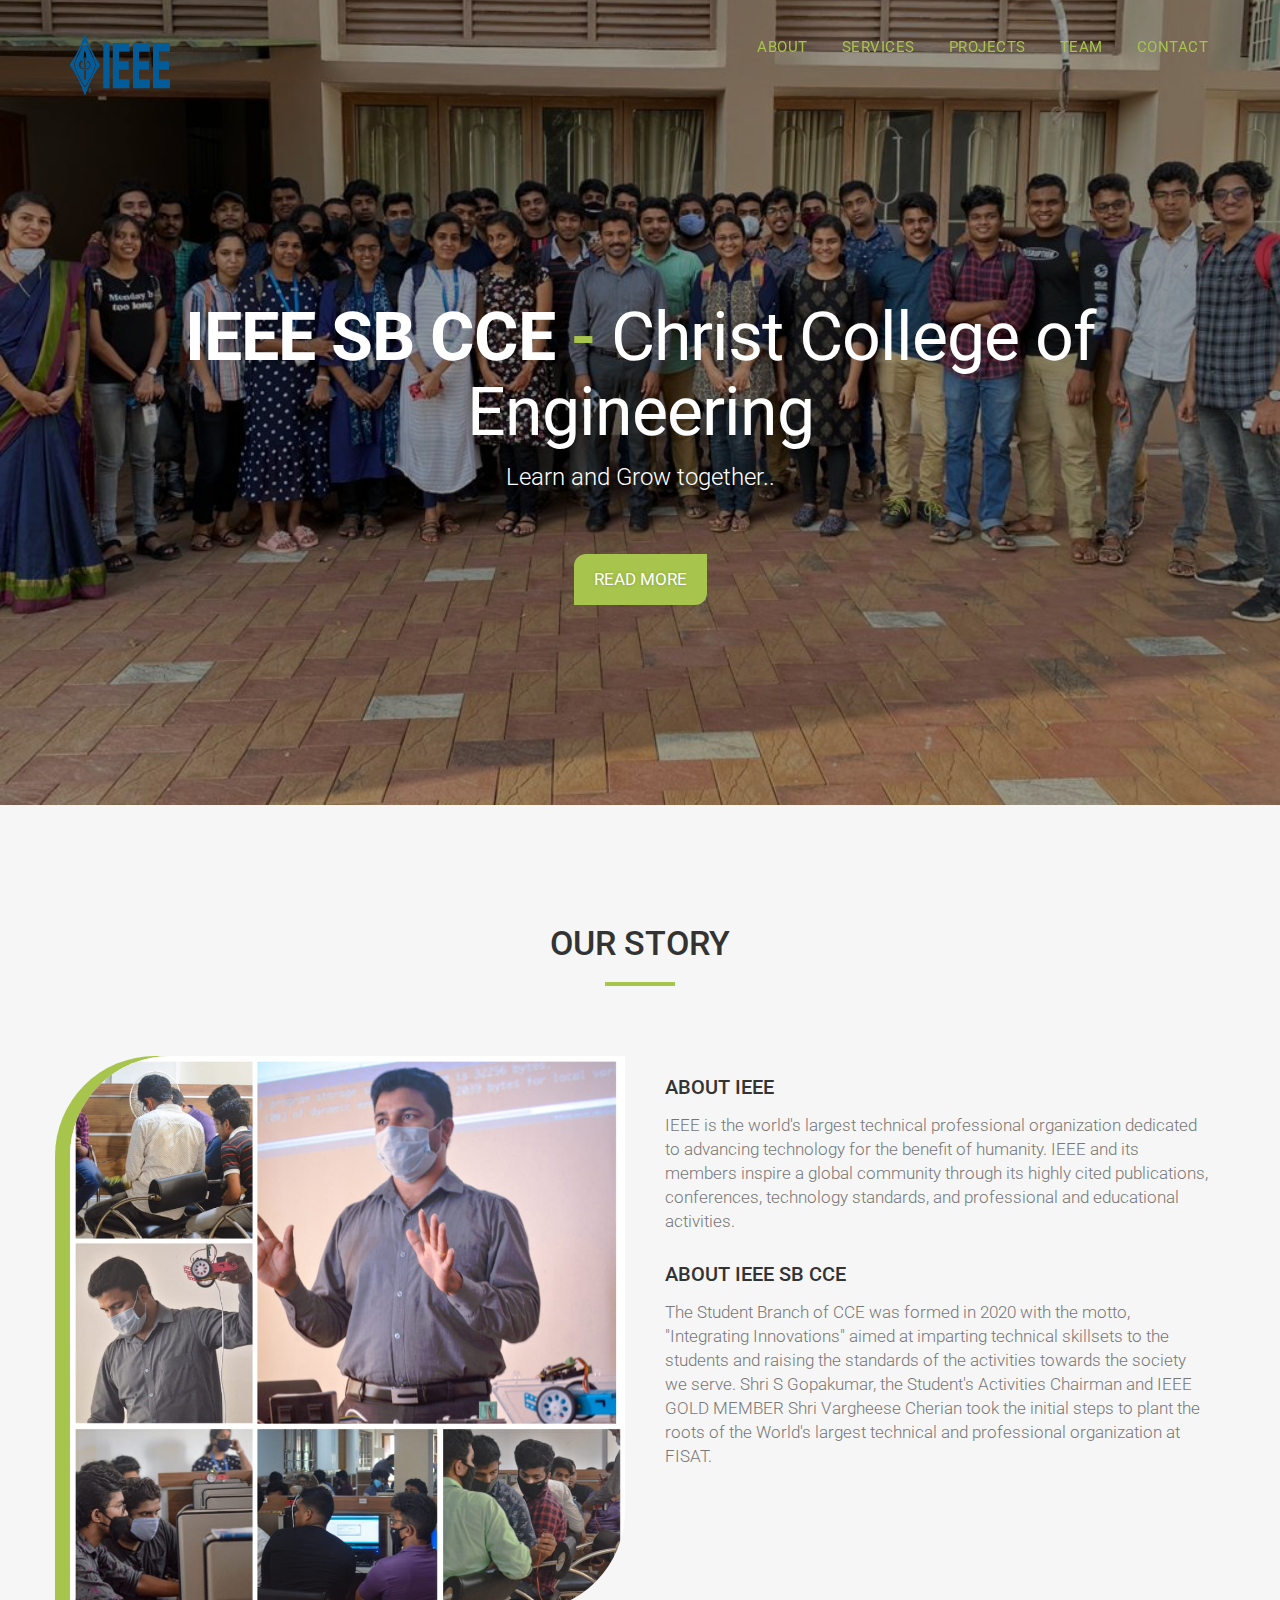
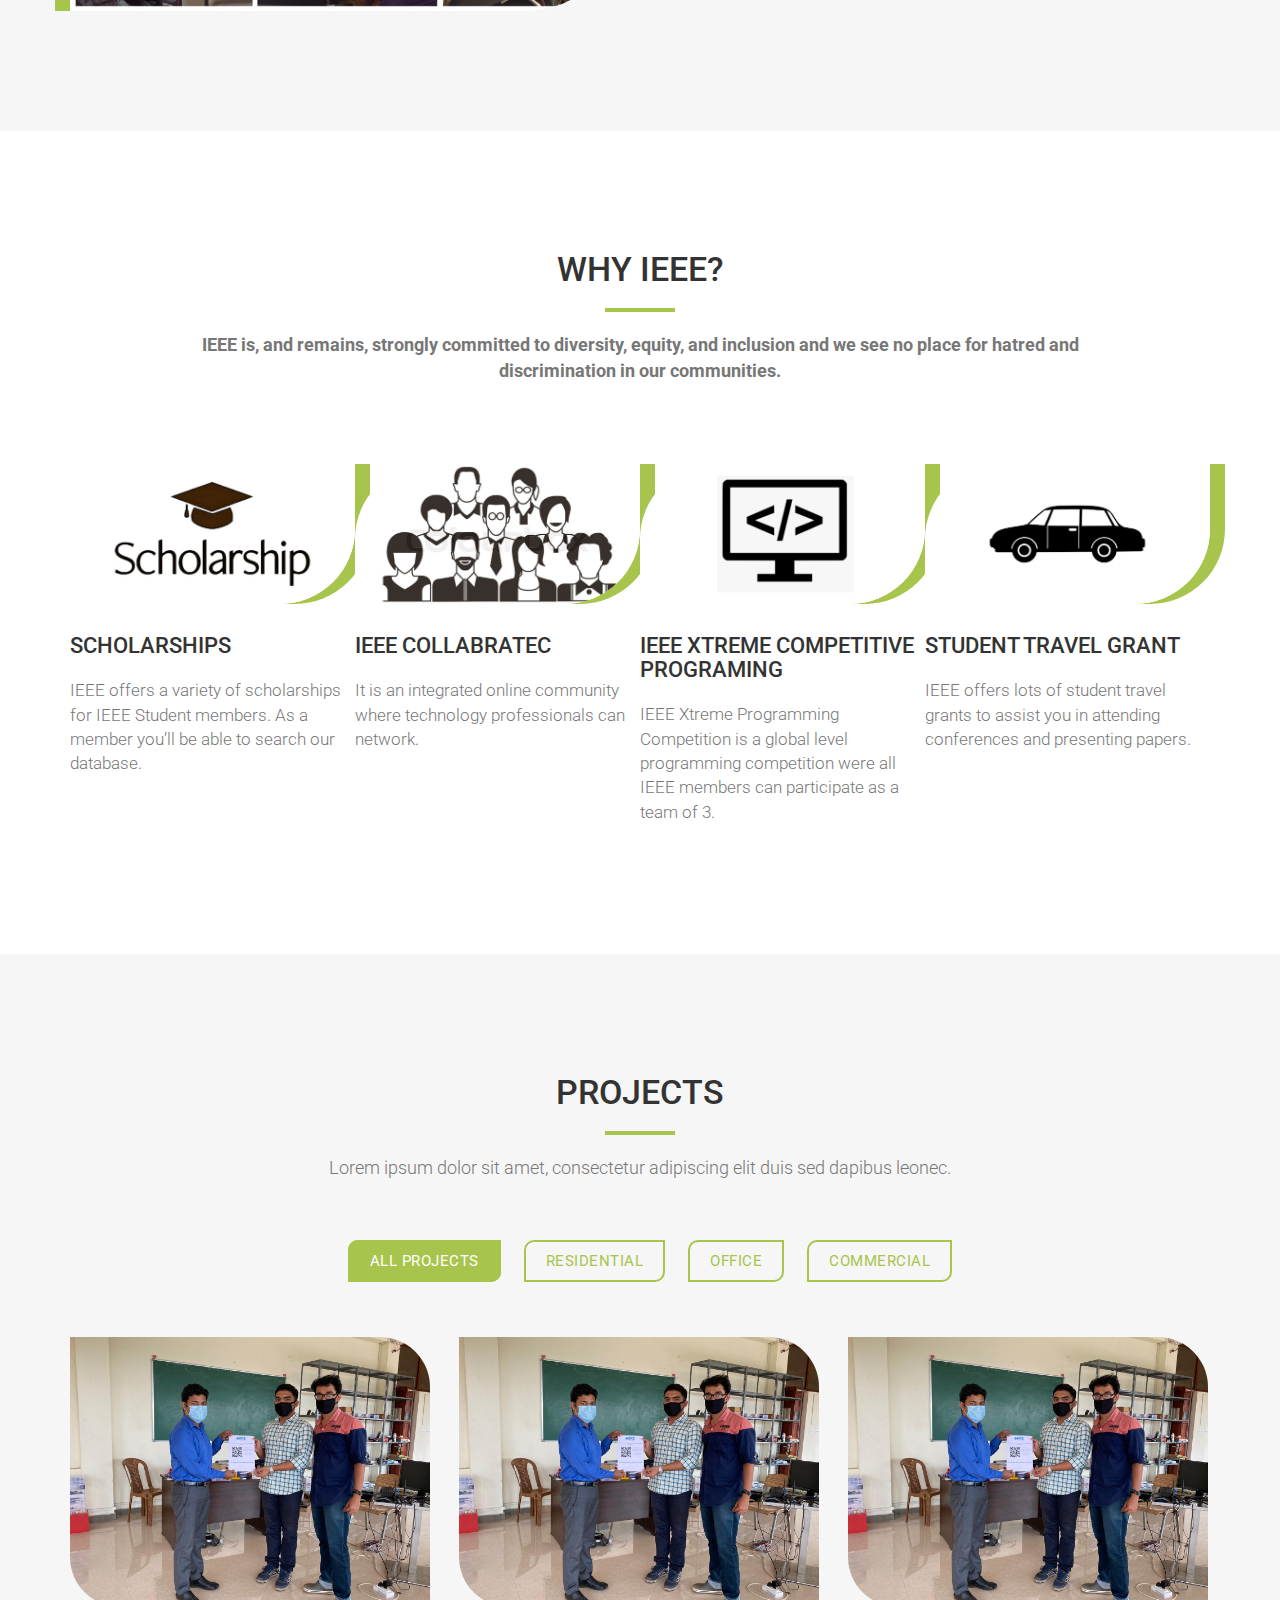
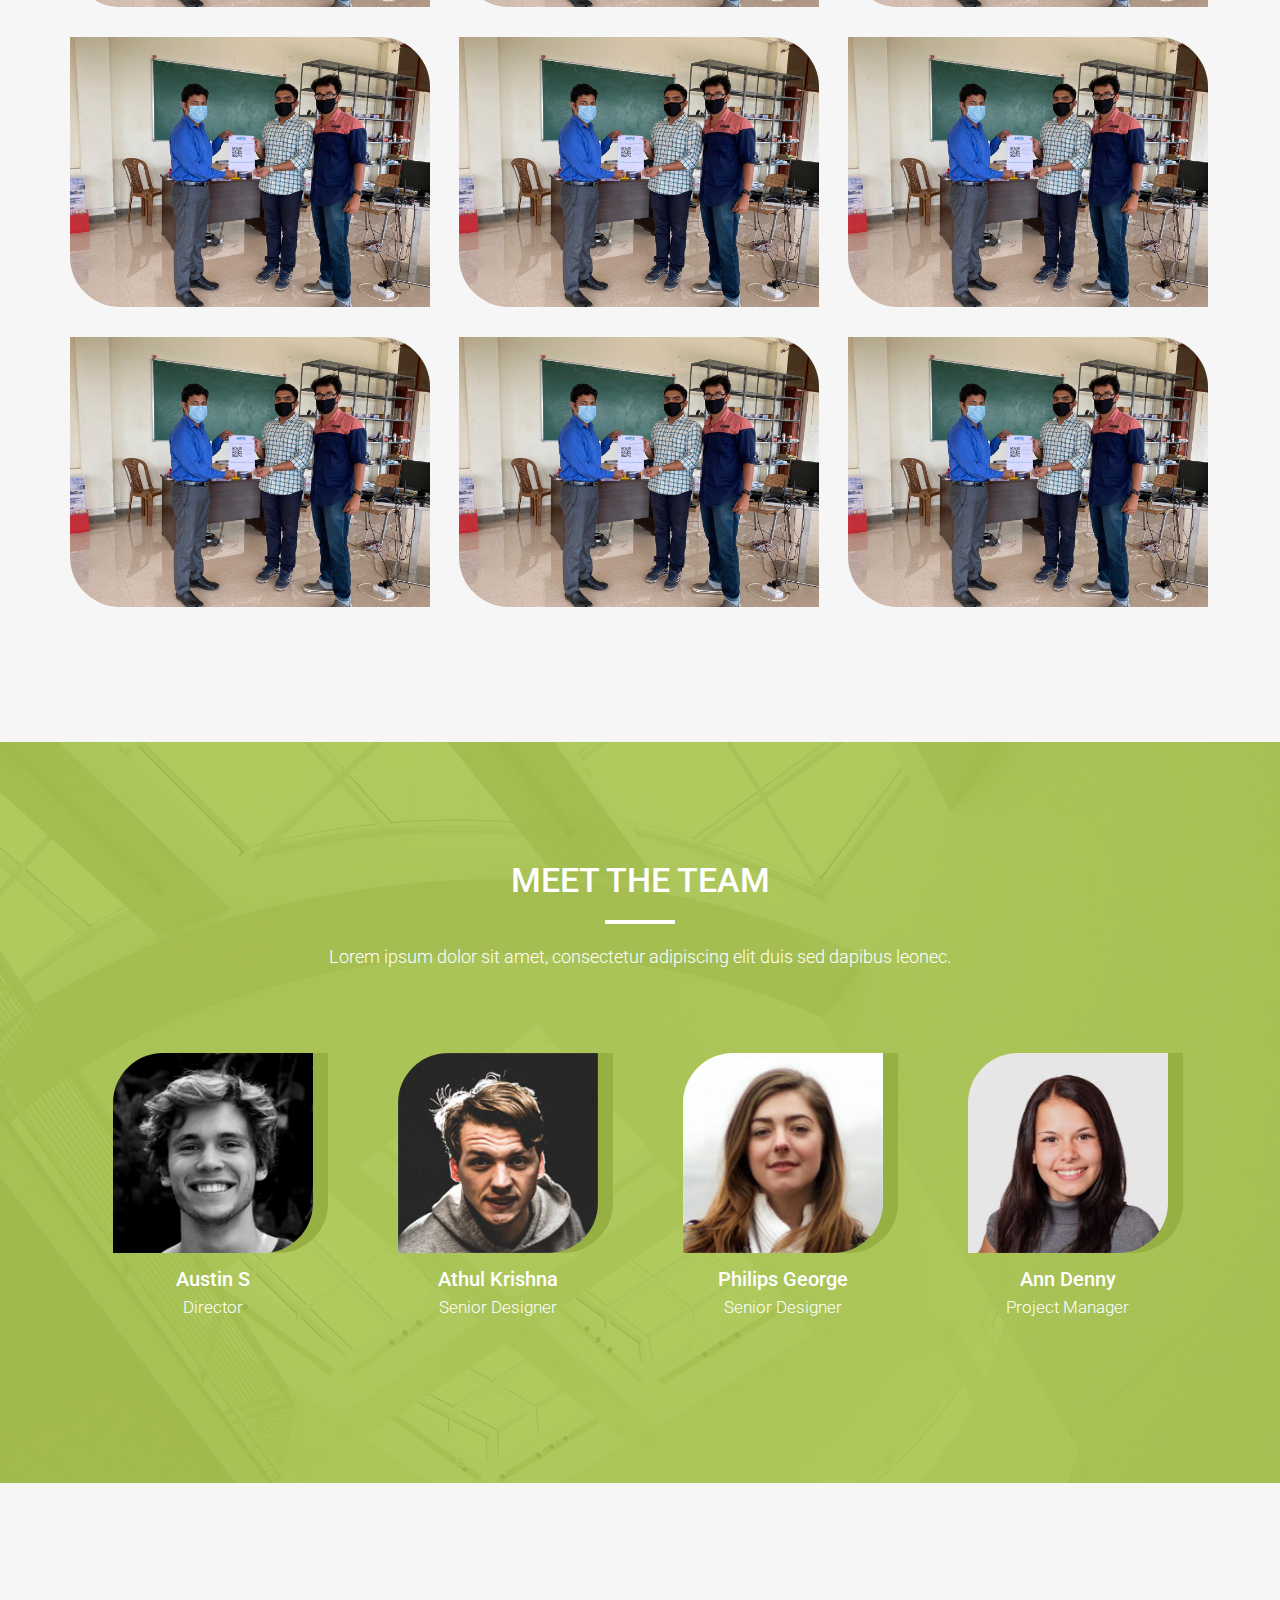
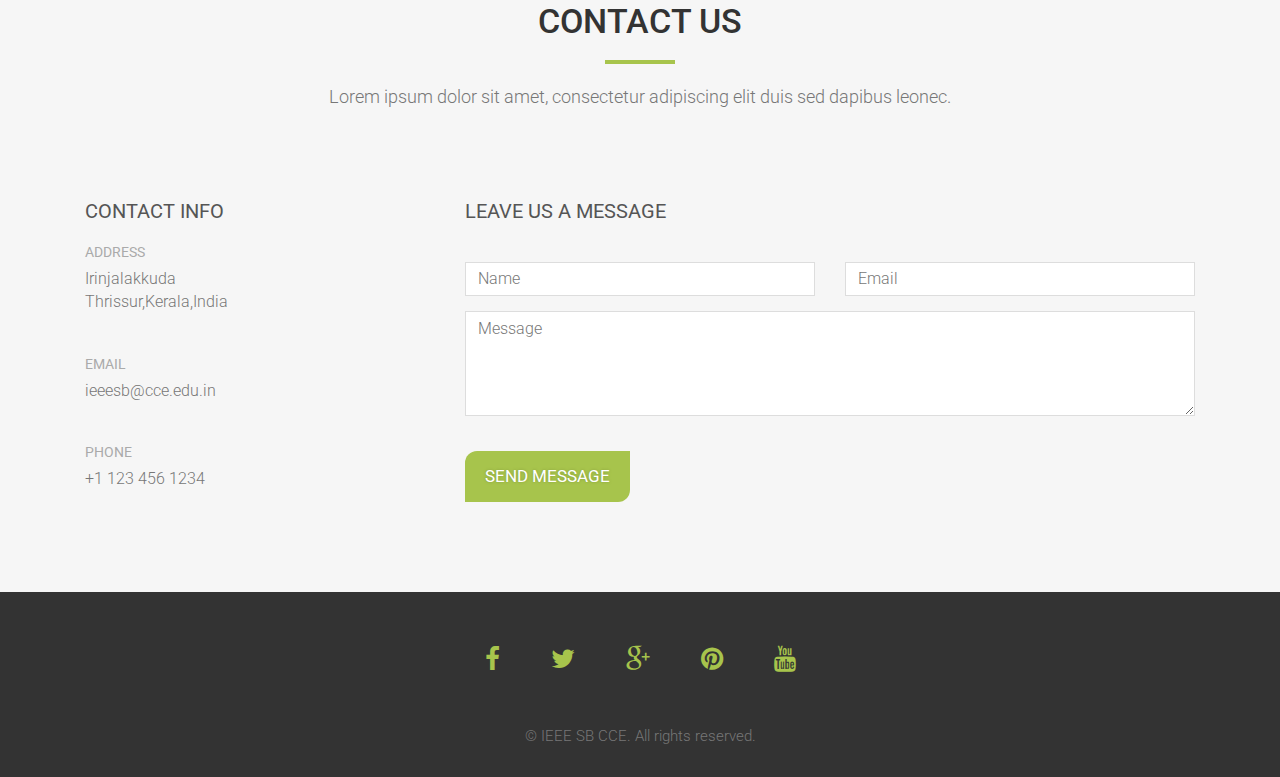
==== index.html @ 1fd65ac0 "added why ieee section" ====
<!DOCTYPE html>
<html lang="en">
<head>
<meta charset="utf-8">
<meta name="viewport" content="width=device-width, initial-scale=1">
<title>IEEE SB CCE</title>
<meta name="description" content="">
<meta name="author" content="">

<!-- Favicons
    ================================================== -->
<link rel="shortcut icon" href="img/favicon.ico" type="image/x-icon">
<link rel="apple-touch-icon" href="img/apple-touch-icon.png">
<link rel="apple-touch-icon" sizes="72x72" href="img/apple-touch-icon-72x72.png">
<link rel="apple-touch-icon" sizes="114x114" href="img/apple-touch-icon-114x114.png">

<!-- Bootstrap -->
<link rel="stylesheet" type="text/css"  href="css/bootstrap.css">
<link rel="stylesheet" type="text/css" href="fonts/font-awesome/css/font-awesome.css">

<!-- Stylesheet
    ================================================== -->
<link rel="stylesheet" type="text/css"  href="css/style.css">
<link rel="stylesheet" type="text/css" href="css/nivo-lightbox/nivo-lightbox.css">
<link rel="stylesheet" type="text/css" href="css/nivo-lightbox/default.css">
<link href="https://fonts.googleapis.com/css?family=Roboto:300,400,500,700,900" rel="stylesheet">

<!-- HTML5 shim and Respond.js for IE8 support of HTML5 elements and media queries -->
<!-- WARNING: Respond.js doesn't work if you view the page via file:// -->
<!--[if lt IE 9]>
      <script src="https://oss.maxcdn.com/html5shiv/3.7.2/html5shiv.min.js"></script>
      <script src="https://oss.maxcdn.com/respond/1.4.2/respond.min.js"></script>
    <![endif]-->
</head>
<body id="page-top" data-spy="scroll" data-target=".navbar-fixed-top">
<!-- Navigation
    ==========================================-->
<nav id="menu" class="navbar navbar-default navbar-fixed-top">
  <div class="container"> 
    <!-- Brand and toggle get grouped for better mobile display -->
    <div class="navbar-header">
      <button type="button" class="navbar-toggle collapsed" data-toggle="collapse" data-target="#bs-example-navbar-collapse-1"> <span class="sr-only">Toggle navigation</span> <span class="icon-bar"></span> <span class="icon-bar"></span> <span class="icon-bar"></span> </button>
      <a class="navbar-brand page-scroll"   href="#page-top"><img src="img/IEEE.png" style="width: 100px; height: 60px;"/> </a> </div>
    
    <!-- Collect the nav links, forms, and other content for toggling -->
    <div class="collapse navbar-collapse" id="bs-example-navbar-collapse-1">
      <ul class="nav navbar-nav navbar-right">
        <li><a href="#about" class="page-scroll">About</a></li>
        <li><a href="#services" class="page-scroll">Services</a></li>
        <li><a href="#portfolio" class="page-scroll">Projects</a></li>
        <li><a href="#team" class="page-scroll">Team</a></li>
        <li><a href="#contact" class="page-scroll">Contact</a></li>
      </ul>
    </div>
    <!-- /.navbar-collapse --> 
  </div>
</nav>
<!-- Header -->
<header id="header">
  <div class="intro">
    <div class="overlay">
      <div class="container">
        <div class="row">
          <div class="intro-text">
            <h1><strong>IEEE SB CCE</strong> <span>-</span> Christ College of Engineering</h1>
            <p>Learn and Grow together..</p>
            <a href="#about" class="btn btn-custom btn-lg page-scroll">Read More</a> </div>
        </div>
      </div>
    </div>
  </div>
</header>
<!-- About Section -->
<div id="about">
  <div class="container">
    <div class="section-title text-center center">
      <h2>Our Story</h2>
      <hr>
    </div>
    <div class="row">
      <div class="col-xs-12 col-md-6 text-center"> <img src="img/about.jpeg" class="img-responsive" alt=""> </div>
      <div class="col-xs-12 col-md-6">
        <div class="about-text">
          <h3>About IEEE</h3>
          <p>IEEE is the world's largest technical professional organization dedicated to advancing technology for the benefit of humanity. IEEE and its members inspire a global community through its highly cited publications, conferences, technology standards, and professional and educational activities.</p>
          <h3>About IEEE SB CCE</h3>
          <p>The Student Branch of CCE was formed in 2020 with the motto, "Integrating Innovations" aimed at imparting technical skillsets to the students and raising the standards of the activities towards the society we serve. Shri S Gopakumar, the Student's Activities Chairman and IEEE GOLD MEMBER Shri Vargheese Cherian took the initial steps to plant the roots of the World's largest technical and professional organization at FISAT.</p>
        </div>
      </div>
    </div>
  </div>
</div>
<!-- Services Section -->
<div id="services">
  <div class="container">
    <div class="col-md-10 col-md-offset-1 section-title text-center">
      <h2>Why IEEE?</h2>
      <hr>
      <p style="font-weight: bold;">IEEE is, and remains, strongly committed to diversity, equity, and inclusion and we see no place for hatred and discrimination in our communities. </p>
    </div>
    <div class="hahaha">
      <div class="whyieee"> <img src="img/SCHOLARSHIP.jpg" class="img-responsive" alt="Project Title">
        <h3>Scholarships</h3>
        <p>IEEE offers a variety of scholarships for IEEE Student members. As a member you’ll be able to search our database.</p>
      </div>
      <div class="whyieee"> <img src="img/collabratec.jpg" class="img-responsive" alt="Project Title">
        <h3>IEEE Collabratec</h3>
        <p>It is an integrated online community where technology professionals can network.</p>
      </div>
      <div class="whyieee"> <img src="img/cpp.jpg" class="img-responsive" alt="Project Title">
        <h3>IEEE Xtreme    Competitive Programing</h3>
        <p>IEEE Xtreme Programming Competition is a global level programming competition were all IEEE members can participate as a team of 3.</p>
      </div>
      <div class="whyieee"> <img src="img/carsa.jpg" class="img-responsive" alt="Project Title">
        <h3>Student Travel Grant</h3>
        <p>IEEE offers lots of student travel grants to assist you in attending conferences and presenting papers.</p>
      </div>
    </div>
  </div>
</div>
<!-- Portfolio Section -->
<div id="portfolio">
  <div class="container">
    <div class="section-title text-center center">
      <h2>Projects</h2>
      <hr>
      <p>Lorem ipsum dolor sit amet, consectetur adipiscing elit duis sed dapibus leonec.</p>
    </div>
    <div class="categories">
      <ul class="cat">
        <li>
          <ol class="type">
            <li><a href="#" data-filter="*" class="active">All Projects</a></li>
            <li><a href="#" data-filter=".residential">Residential</a></li>
            <li><a href="#" data-filter=".office">Office</a></li>
            <li><a href="#" data-filter=".commercial">Commercial</a></li>
          </ol>
        </li>
      </ul>
      <div class="clearfix"></div>
    </div>
    <div class="row">
      <div class="portfolio-items">
        <div class="col-sm-6 col-md-4 col-lg-4 residential">
          <div class="portfolio-item">
            <div class="hover-bg"> <a href="img/portfolio/02-large.jpeg" title="Project Title" data-lightbox-gallery="gallery1">
              <div class="hover-text">
                <h4>Project Name</h4>
              </div>
              <img src="img/portfolio/02-small.jpeg" class="img-responsive" alt="Project Title"> </a> </div>
          </div>
        </div>
        <div class="col-sm-6 col-md-4 col-lg-4 commercial">
          <div class="portfolio-item">
            <div class="hover-bg"> <a href="img/portfolio/02-large.jpeg" title="Project Title" data-lightbox-gallery="gallery1">
              <div class="hover-text">
                <h4>Project Name</h4>
              </div>
              <img src="img/portfolio/02-small.jpeg" class="img-responsive" alt="Project Title"> </a> </div>
          </div>
        </div>
        <div class="col-sm-6 col-md-4 col-lg-4 residential">
          <div class="portfolio-item">
            <div class="hover-bg"> <a href="img/portfolio/02-large.jpeg" title="Project Title" data-lightbox-gallery="gallery1">
              <div class="hover-text">
                <h4>Project Name</h4>
              </div>
              <img src="img/portfolio/02-small.jpeg" class="img-responsive" alt="Project Title"> </a> </div>
          </div>
        </div>
        <div class="col-sm-6 col-md-4 col-lg-4 residential">
          <div class="portfolio-item">
            <div class="hover-bg"> <a href="img/portfolio/02-large.jpeg" title="Project Title" data-lightbox-gallery="gallery1">
              <div class="hover-text">
                <h4>Project Name</h4>
              </div>
              <img src="img/portfolio/02-small.jpeg" class="img-responsive" alt="Project Title"> </a> </div>
          </div>
        </div>
        <div class="col-sm-6 col-md-4 col-lg-4 commercial">
          <div class="portfolio-item">
            <div class="hover-bg"> <a href="img/portfolio/02-large.jpeg" title="Project Title" data-lightbox-gallery="gallery1">
              <div class="hover-text">
                <h4>Project Name</h4>
              </div>
              <img src="img/portfolio/02-small.jpeg" class="img-responsive" alt="Project Title"> </a> </div>
          </div>
        </div>
        <div class="col-sm-6 col-md-4 col-lg-4 office">
          <div class="portfolio-item">
            <div class="hover-bg"> <a href="img/portfolio/02-large.jpeg" title="Project Title" data-lightbox-gallery="gallery1">
              <div class="hover-text">
                <h4>Project Name</h4>
              </div>
              <img src="img/portfolio/02-small.jpeg" class="img-responsive" alt="Project Title"> </a> </div>
          </div>
        </div>
        <div class="col-sm-6 col-md-4 col-lg-4 office">
          <div class="portfolio-item">
            <div class="hover-bg"> <a href="img/portfolio/02-large.jpeg" title="Project Title" data-lightbox-gallery="gallery1">
              <div class="hover-text">
                <h4>Project Name</h4>
              </div>
              <img src="img/portfolio/02-small.jpeg" class="img-responsive" alt="Project Title"> </a> </div>
          </div>
        </div>
        <div class="col-sm-6 col-md-4 col-lg-4 residential">
          <div class="portfolio-item">
            <div class="hover-bg"> <a href="img/portfolio/02-large.jpeg" title="Project Title" data-lightbox-gallery="gallery1">
              <div class="hover-text">
                <h4>Project Name</h4>
              </div>
              <img src="img/portfolio/02-small.jpeg" class="img-responsive" alt="Project Title"> </a> </div>
          </div>
        </div>
        <div class="col-sm-6 col-md-4 col-lg-4 commercial">
          <div class="portfolio-item">
            <div class="hover-bg"> <a href="img/portfolio/02-large.jpeg" title="Project Title" data-lightbox-gallery="gallery1">
              <div class="hover-text">
                <h4>Project Name</h4>
              </div>
              <img src="img/portfolio/02-small.jpeg" class="img-responsive" alt="Project Title"> </a> </div>
          </div>
        </div>
        <!-- <div class="col-sm-6 col-md-4 col-lg-4 office">
          <div class="portfolio-item">
            <div class="hover-bg"> <a href="img/portfolio/10-large.jpg" title="Project Title" data-lightbox-gallery="gallery1">
              <div class="hover-text">
                <h4>Project Name</h4>
              </div>
              <img src="img/portfolio/10-small.jpg" class="img-responsive" alt="Project Title"> </a> </div>
          </div>
        </div>
        <div class="col-sm-6 col-md-4 col-lg-4 office">
          <div class="portfolio-item">
            <div class="hover-bg"> <a href="img/portfolio/11-large.jpg" title="Project Title" data-lightbox-gallery="gallery1">
              <div class="hover-text">
                <h4>Project Name</h4>
              </div>
              <img src="img/portfolio/11-small.jpg" class="img-responsive" alt="Project Title"> </a> </div>
          </div>
        </div> -->
        <!-- <div class="col-sm-6 col-md-4 col-lg-4 residential">
          <div class="portfolio-item">
            <div class="hover-bg"> <a href="img/portfolio/12-large.jpg" title="Project Title" data-lightbox-gallery="gallery1">
              <div class="hover-text">
                <h4>Project Name</h4>
              </div>
              <img src="img/portfolio/12-small.jpg" class="img-responsive" alt="Project Title"> </a> </div>
          </div>
        </div> -->
      </div>
    </div>
  </div>
</div>
<!-- Team Section -->
<div id="team" class="text-center">
  <div class="overlay">
    <div class="container">
      <div class="col-md-8 col-md-offset-2 section-title">
        <h2>Meet the Team</h2>
        <hr>
        <p>Lorem ipsum dolor sit amet, consectetur adipiscing elit duis sed dapibus leonec.</p>
      </div>
      <div id="row">
        <div class="col-md-3 col-sm-6 team">
          <div class="thumbnail"> <img src="img/team/01.jpg" alt="..." class="team-img">
            <div class="caption">
              <h3>Austin S</h3>
              <p>Director</p>
            </div>
          </div>
        </div>
        <div class="col-md-3 col-sm-6 team">
          <div class="thumbnail"> <img src="img/team/02.jpg" alt="..." class="img-circle team-img">
            <div class="caption">
              <h3>Athul Krishna</h3>
              <p>Senior Designer</p>
            </div>
          </div>
        </div>
        <div class="col-md-3 col-sm-6 team">
          <div class="thumbnail"> <img src="img/team/03.jpg" alt="..." class="img-circle team-img">
            <div class="caption">
              <h3>Philips George</h3>
              <p>Senior Designer</p>
            </div>
          </div>
        </div>
        <div class="col-md-3 col-sm-6 team">
          <div class="thumbnail"> <img src="img/team/04.jpg" alt="..." class="img-circle team-img">
            <div class="caption">
              <h3>Ann Denny</h3>
              <p>Project Manager</p>
            </div>
          </div>
        </div>
      </div>
    </div>
  </div>
</div>
<!-- Contact Section -->
<div id="contact">
  <div class="container">
    <div class="section-title text-center">
      <h2>Contact Us</h2>
      <hr>
      <p>Lorem ipsum dolor sit amet, consectetur adipiscing elit duis sed dapibus leonec.</p>
    </div>
    <div class="col-md-4">
      <h3>Contact Info</h3>
      <div class="contact-item"> <span>Address</span>
        <p>Irinjalakkuda<br>
          Thrissur,Kerala,India</p>
      </div>
      <div class="contact-item"> <span>Email</span>
        <p>ieeesb@cce.edu.in</p>
      </div>
      <div class="contact-item"> <span>Phone</span>
        <p> +1 123 456 1234</p>
      </div>
    </div>
    <div class="col-md-8">
      <h3>Leave us a message</h3>
      <form name="sentMessage" id="contactForm" novalidate>
        <div class="row">
          <div class="col-md-6">
            <div class="form-group">
              <input type="text" id="name" class="form-control" placeholder="Name" required="required">
              <p class="help-block text-danger"></p>
            </div>
          </div>
          <div class="col-md-6">
            <div class="form-group">
              <input type="email" id="email" class="form-control" placeholder="Email" required="required">
              <p class="help-block text-danger"></p>
            </div>
          </div>
        </div>
        <div class="form-group">
          <textarea name="message" id="message" class="form-control" rows="4" placeholder="Message" required></textarea>
          <p class="help-block text-danger"></p>
        </div>
        <div id="success"></div>
        <button type="submit" class="btn btn-custom btn-lg">Send Message</button>
      </form>
    </div>
  </div>
</div>
<div id="footer">
  <div class="container text-center">
    <div class="social">
      <ul>
        <li><a href="#"><i class="fa fa-facebook"></i></a></li>
        <li><a href="#"><i class="fa fa-twitter"></i></a></li>
        <li><a href="#"><i class="fa fa-google-plus"></i></a></li>
        <li><a href="#"><i class="fa fa-pinterest"></i></a></li>
        <li><a href="#"><i class="fa fa-youtube"></i></a></li>
      </ul>
    </div>
    <div>
      <p>&copy; IEEE SB CCE. All rights reserved.</p>
    </div>
  </div>
</div>
<script type="text/javascript" src="js/jquery.1.11.1.js"></script> 
<script type="text/javascript" src="js/bootstrap.js"></script> 
<script type="text/javascript" src="js/SmoothScroll.js"></script> 
<script type="text/javascript" src="js/nivo-lightbox.js"></script> 
<script type="text/javascript" src="js/jquery.isotope.js"></script> 
<script type="text/javascript" src="js/jqBootstrapValidation.js"></script> 
<script type="text/javascript" src="js/contact_me.js"></script> 
<script type="text/javascript" src="js/main.js"></script>
</body>
</html>
---- css/style.css ----
body, html {
	font-family: 'Roboto', sans-serif;
	text-rendering: optimizeLegibility !important;
	-webkit-font-smoothing: antialiased !important;
	color: #777;
	font-weight: 300;
	width: 100% !important;
	height: 100% !important;
}
h2 {
	margin: 0 0 20px 0;
	font-weight: 500;
	font-size: 34px;
	color: #333;
	text-transform: uppercase;
}
h3 {
	font-size: 22px;
	font-weight: 500;
	color: #333;
}
h4 {
	font-size: 24px;
	text-transform: uppercase;
	font-weight: 400;
	color: #333;
}
h5 {
	text-transform: uppercase;
	font-weight: 700;
	line-height: 20px;
}
p {
	font-size: 17px;
}
p.intro {
	margin: 12px 0 0;
	line-height: 24px;
}
a {
	color: #333;
	font-weight: 400;
}
a:hover, a:focus {
	text-decoration: none;
	color: #222;
}
ul, ol {
	list-style: none;
}
.clearfix:after {
	visibility: hidden;
	display: block;
	font-size: 0;
	content: " ";
	clear: both;
	height: 0;
}
.clearfix {
	display: inline-block;
}
* html .clearfix {
	height: 1%;
}
.clearfix {
	display: block;
}
ul, ol {
	padding: 0;
	webkit-padding: 0;
	moz-padding: 0;
}
hr {
	height: 4px;
	width: 70px;
	text-align: center;
	position: relative;
	background: #a7c44c;
	margin: 0 auto;
	margin-bottom: 20px;
	border: 0;
}
.btn:active, .btn.active {
	background-image: none;
	outline: 0;
	-webkit-box-shadow: none;
	box-shadow: none;
}
a:focus, .btn:focus, .btn:active:focus, .btn.active:focus, .btn.focus, .btn:active.focus, .btn.active.focus {
	outline: none;
	outline-offset: none;
}
/* Navigation */
#menu {
	padding: 20px;
	transition: all 0.8s;
}
#menu.navbar-default {
	background-color: rgba(248, 248, 248, 0);
	border-color: rgba(231, 231, 231, 0);
}
#menu a.navbar-brand {
	font-size: 22px;
	color: #eee;
	font-weight: 400;
	text-transform: uppercase;
	letter-spacing: 1px;
}
#menu.navbar-default .navbar-nav > li > a {
	text-transform: uppercase;
	color: #a7c44c;
	font-weight: 400;
	font-size: 15px;
	padding: 5px 0;
	border: 2px solid transparent;
	letter-spacing: 0.5px;
	margin: 10px 15px 0 15px;
}
#menu.navbar-default .navbar-nav > li > a:hover {
	color: #eee;
}
.on {
	background-color: #363636 !important;
	padding: 0 !important;
	padding: 10px 0 !important;
}
.navbar-default .navbar-nav > .active > a, .navbar-default .navbar-nav > .active > a:hover, .navbar-default .navbar-nav > .active > a:focus {
	color: #eee !important;
	background-color: transparent;
}
.navbar-toggle {
	border-radius: 0;
}
.navbar-default .navbar-toggle:hover, .navbar-default .navbar-toggle:focus {
	background-color: #a7c44c;
	border-color: #a7c44c;
}
.navbar-default .navbar-toggle:hover>.icon-bar {
	background-color: #FFF;
}
.section-title {
	margin-bottom: 70px;
}
.section-title p {
	font-size: 18px;
}
.whyieee {
	float: left;
	width: 25%;
  }
  
  /* Clear floats after the columns */
  .hahaha:after {
	content: "";
	display: table;
	clear: both;
  }
  @media screen and (max-width: 600px) {
	.whyieee {
	  width: 100%;
	}
  }
.btn-custom {
	text-transform: uppercase;
	color: #fff;
	text-shadow: 0 0 3px #859c3c;
	background-color: #a7c44c;
	border: 0;
	padding: 14px 20px;
	margin: 0;
	font-size: 17px;
	border-radius: 12px 0 12px 0;
	margin-top: 20px;
	transition: all 0.5s;
}
.btn-custom:hover, .btn-custom:focus, .btn-custom.focus, .btn-custom:active, .btn-custom.active {
	color: rgba(255,255,255,0.8);
	background-color: #94ae44;
}
/* Header Section */
.intro {
	display: table;
	width: 100%;
	padding: 0;
	background: url(../img/intro-bg.jpeg) no-repeat center bottom;
	background-color: #e5e5e5;
	-webkit-background-size: cover;
	-moz-background-size: cover;
	background-size: cover;
	-o-background-size: cover;
}
.intro .overlay {
	background: rgba(0,0,0,0.40);
}
.intro h1 {
	color: #fff;
	font-size: 68px;
	font-weight: 400;
	margin-top: 0;
	margin-bottom: 10px;
	letter-spacing: -1px;
}
.intro span {
	color: #a7c44c;
	font-weight: 600;
}
.intro p {
	color: #fff;
	font-size: 24px;
	font-weight: 300;
	margin-top: 10px;
	margin-bottom: 40px;
}
header .intro-text {
	padding-top: 300px;
	padding-bottom: 200px;
	text-align: center;
}
/* About Section */
#about {
	padding: 120px 0;
	background: #f6f6f6;
}
#about h3 {
	font-size: 20px;
	text-transform: uppercase;
}
#about .about-text {
	margin-left: 10px;
	margin-top: 20px;
}
#about img {
	display: inline-block;
	border-radius: 100px 0 100px 0;
	box-shadow: -15px 0 #a7c44c;
}
#about p {
	line-height: 24px;
	margin: 15px 0 30px;
}
/* Services Section */
#services {
	padding: 120px 0;
}
#services .service {
	padding-left: 40px;
}
#services img {
	width: 300px;
	border-radius: 75px 0 75px 0;
	box-shadow: 15px 0 #a7c44c;
}
#services h3 {
	padding: 10px 0;
	text-transform: uppercase;
}
/* Portfolio Section */
#portfolio {
	padding: 120px 0;
	background: #f6f6f6;
}
.categories {
	padding-bottom: 40px;
	text-align: center;
}
ul.cat li {
	display: inline-block;
}
ol.type li {
	display: inline-block;
	margin-left: 20px;
}
ol.type li a {
	color: #a7c44c;
	font-weight: 400;
	font-size: 15px;
	padding: 10px 20px;
	border: 2px solid #a7c44c;
	border-radius: 10px 0 10px 0;
	text-transform: uppercase;
	letter-spacing: 0.5px;
}
ol.type li a.active {
	background: #a7c44c;
	color: #fff;
}
ol.type li a:hover {
	background: #a7c44c;
	color: #fff;
}
.isotope-item {
	z-index: 2
}
.isotope-hidden.isotope-item {
	z-index: 1
}
.isotope, .isotope .isotope-item {
	/* change duration value to whatever you like */
	-webkit-transition-duration: 0.8s;
	-moz-transition-duration: 0.8s;
	transition-duration: 0.8s;
}
.isotope-item {
	margin-right: -1px;
	-webkit-backface-visibility: hidden;
	backface-visibility: hidden;
}
.isotope {
	-webkit-backface-visibility: hidden;
	backface-visibility: hidden;
	-webkit-transition-property: height, width;
	-moz-transition-property: height, width;
	transition-property: height, width;
}
.isotope .isotope-item {
	-webkit-backface-visibility: hidden;
	backface-visibility: hidden;
	-webkit-transition-property: -webkit-transform, opacity;
	-moz-transition-property: -moz-transform, opacity;
	transition-property: transform, opacity;
}
.portfolio-item {
	margin: 15px 0;
}
.portfolio-item .hover-bg {
	overflow: hidden;
	position: relative;
}
.portfolio-item img {
	border-radius: 0 50px 0 50px;
}
.hover-bg .hover-text {
	position: absolute;
	text-align: center;
	margin: 0 auto;
	color: #333;
	background: rgba(255, 255, 255, 0.75);
	padding: 30% 0 0 0;
	height: 100%;
	width: 100%;
	opacity: 0;
	transition: all 0.5s;
	border-radius: 0 50px 0 50px;
}
.hover-bg .hover-text>h4 {
	opacity: 0;
	color: #333;
	-webkit-transform: translateY(100%);
	transform: translateY(100%);
	transition: all 0.3s;
	font-size: 18px;
	font-weight: 400;
}
.hover-bg:hover .hover-text>h4 {
	opacity: 1;
	-webkit-backface-visibility: hidden;
	-webkit-transform: translateY(0);
	transform: translateY(0);
}
.hover-bg:hover .hover-text {
	opacity: 1;
}
/* Team Section */
#team {
	color: #fff;
	background: #a7c44c url(../img/team-bg.jpg) center top no-repeat;
	background-size: cover;
}
#team .overlay {
	padding: 120px 0;
	background: rgba(167, 196, 76, 0.9);
}
#team h2, #team p {
	color: #fff;
}
#team hr {
	background: #fff;
}
#team h3 {
	color: #fff;
	font-weight: 500;
	font-size: 20px;
	margin: 5px 0;
}
#team .team-img {
	width: 200px;
	height: 200px;
	border-radius: 50px 0 50px 0;
	box-shadow: 15px 0 #96b044;
}
#team .thumbnail {
	background: transparent;
	border: 0;
}
#team .thumbnail .caption {
	padding-top: 10px;
}
#team .thumbnail .caption p {
	color: #fff;
}
/* Contact Section */
#contact {
	padding: 120px 0 60px 0;
	background: #F6F6F6;
}
#contact form {
	padding: 30px 0;
}
#contact h3 {
	text-transform: uppercase;
	font-size: 20px;
	font-weight: 400;
	color: #555;
}
#contact .text-danger {
	color: #cc0033;
	text-align: left;
}
label {
	font-size: 12px;
	font-weight: 400;
	font-family: 'Open Sans', sans-serif;
	float: left;
}
#contact .form-control {
	display: block;
	width: 100%;
	padding: 6px 12px;
	font-size: 16px;
	line-height: 1.42857143;
	color: #444;
	background-color: #fff;
	background-image: none;
	border: 1px solid #ddd;
	border-radius: 0;
	-webkit-box-shadow: none;
	box-shadow: none;
	-webkit-transition: none;
	-o-transition: none;
	transition: none;
}
#contact .form-control:focus {
	border-color: #999;
	outline: 0;
	-webkit-box-shadow: transparent;
	box-shadow: transparent;
}
.form-control::-webkit-input-placeholder {
color: #777;
}
.form-control:-moz-placeholder {
color: #777;
}
.form-control::-moz-placeholder {
color: #777;
}
.form-control:-ms-input-placeholder {
color: #777;
}
#contact .contact-item {
	margin: 20px 0 40px 0;
}
#contact .contact-item span {
	font-weight: 400;
	color: #aaa;
	text-transform: uppercase;
	margin-bottom: 6px;
	display: inline-block;
}
#contact .contact-item p {
	font-size: 16px;
}
/* Footer Section*/
#footer {
	background: #333;
	padding: 50px 0 20px 0;
}
#footer .social {
	margin-bottom: 50px;
}
#footer .social ul li {
	display: inline-block;
	margin: 0 20px;
}
#footer .social i.fa {
	font-size: 26px;
	padding: 4px;
	color: #a7c44c;
	transition: all 0.3s;
}
#footer .social i.fa:hover {
	color: #eee;
}
#footer p {
	font-size: 15px;
}
#footer a {
	color: #999;
}
#footer a:hover {
	color: #a7c44c;
}
---- css/nivo-lightbox/default.css ----
/*
 * Nivo Lightbox Default Theme v1.0
 * http://dev7studios.com/nivo-lightbox
 *
 * Copyright 2013, Dev7studios
 * Free to use and abuse under the MIT license.
 * http://www.opensource.org/licenses/mit-license.php
 */
 
 .nivo-lightbox-theme-default * {
    -webkit-box-sizing: initial !important;
    -moz-box-sizing: initial !important;
    box-sizing: initial !important;
 }
.nivo-lightbox-theme-default.nivo-lightbox-overlay { 
	background: #666;
	background: rgba(0,0,0,0.6); 
}
.nivo-lightbox-theme-default .nivo-lightbox-content.nivo-lightbox-loading { background: url(loading.gif) no-repeat 50% 50%; }

.nivo-lightbox-theme-default .nivo-lightbox-nav {
	top: 10%;
	width: 8%;
	height: 80%;
	text-indent: -9999px;
	background-repeat: no-repeat;
	background-position: 50% 50%;
	opacity: 0.5;
}
.nivo-lightbox-theme-default .nivo-lightbox-nav:hover { 
	opacity: 1; 
	background-color: transparent;
}
.nivo-lightbox-theme-default .nivo-lightbox-prev { 
	background-image: url(prev.png); 
	border-radius: 0 3px 3px 0;
}
.nivo-lightbox-theme-default .nivo-lightbox-next { 
	background-image: url(next.png); 
	border-radius: 3px 0 0 3px;
}

.nivo-lightbox-theme-default .nivo-lightbox-close {
	display: block;
	background: url(close.png) no-repeat 5px 5px;
	width: 16px;
	height: 16px;
	text-indent: -9999px;
	padding: 5px;
	opacity: 0.5;
}
.nivo-lightbox-theme-default .nivo-lightbox-close:hover { opacity: 1; }

.nivo-lightbox-theme-default .nivo-lightbox-title-wrap { bottom: -7%; }
.nivo-lightbox-theme-default .nivo-lightbox-title {
	font: 14px/20px 'Helvetica Neue', Helvetica, Arial, sans-serif;
	font-style: normal;
	font-weight: normal;
	background: #000;
	color: #fff;
	padding: 7px 15px;
	border-radius: 30px;
}

.nivo-lightbox-theme-default .nivo-lightbox-image img {
	background: #fff;
	-webkit-box-shadow: 0px 1px 1px rgba(0,0,0,0.4);
	   -moz-box-shadow: 0px 1px 1px rgba(0,0,0,0.4);
	        box-shadow: 0px 1px 1px rgba(0,0,0,0.4);
}
.nivo-lightbox-theme-default .nivo-lightbox-ajax,
.nivo-lightbox-theme-default .nivo-lightbox-inline {
	background: #fff;
	padding: 40px;
	-webkit-box-shadow: 0px 1px 1px rgba(0,0,0,0.4);
	   -moz-box-shadow: 0px 1px 1px rgba(0,0,0,0.4);
	        box-shadow: 0px 1px 1px rgba(0,0,0,0.4);
}

@media (-webkit-min-device-pixel-ratio: 1.3),
       (-o-min-device-pixel-ratio: 2.6/2),
       (min--moz-device-pixel-ratio: 1.3),
       (min-device-pixel-ratio: 1.3),
       (min-resolution: 1.3dppx) {

	.nivo-lightbox-theme-default .nivo-lightbox-content.nivo-lightbox-loading { 
		background-image: url(loading@2x.gif); 
		background-size: 32px 32px;
	}
	.nivo-lightbox-theme-default .nivo-lightbox-prev { 
		background-image: url(prev@2x.png); 
		background-size: 48px 48px;
	}
	.nivo-lightbox-theme-default .nivo-lightbox-next { 
		background-image: url(next@2x.png); 
		background-size: 48px 48px;
	}
	.nivo-lightbox-theme-default .nivo-lightbox-close { 
		background-image: url(close@2x.png); 
		background-size: 16px 16px;
	}
	
}
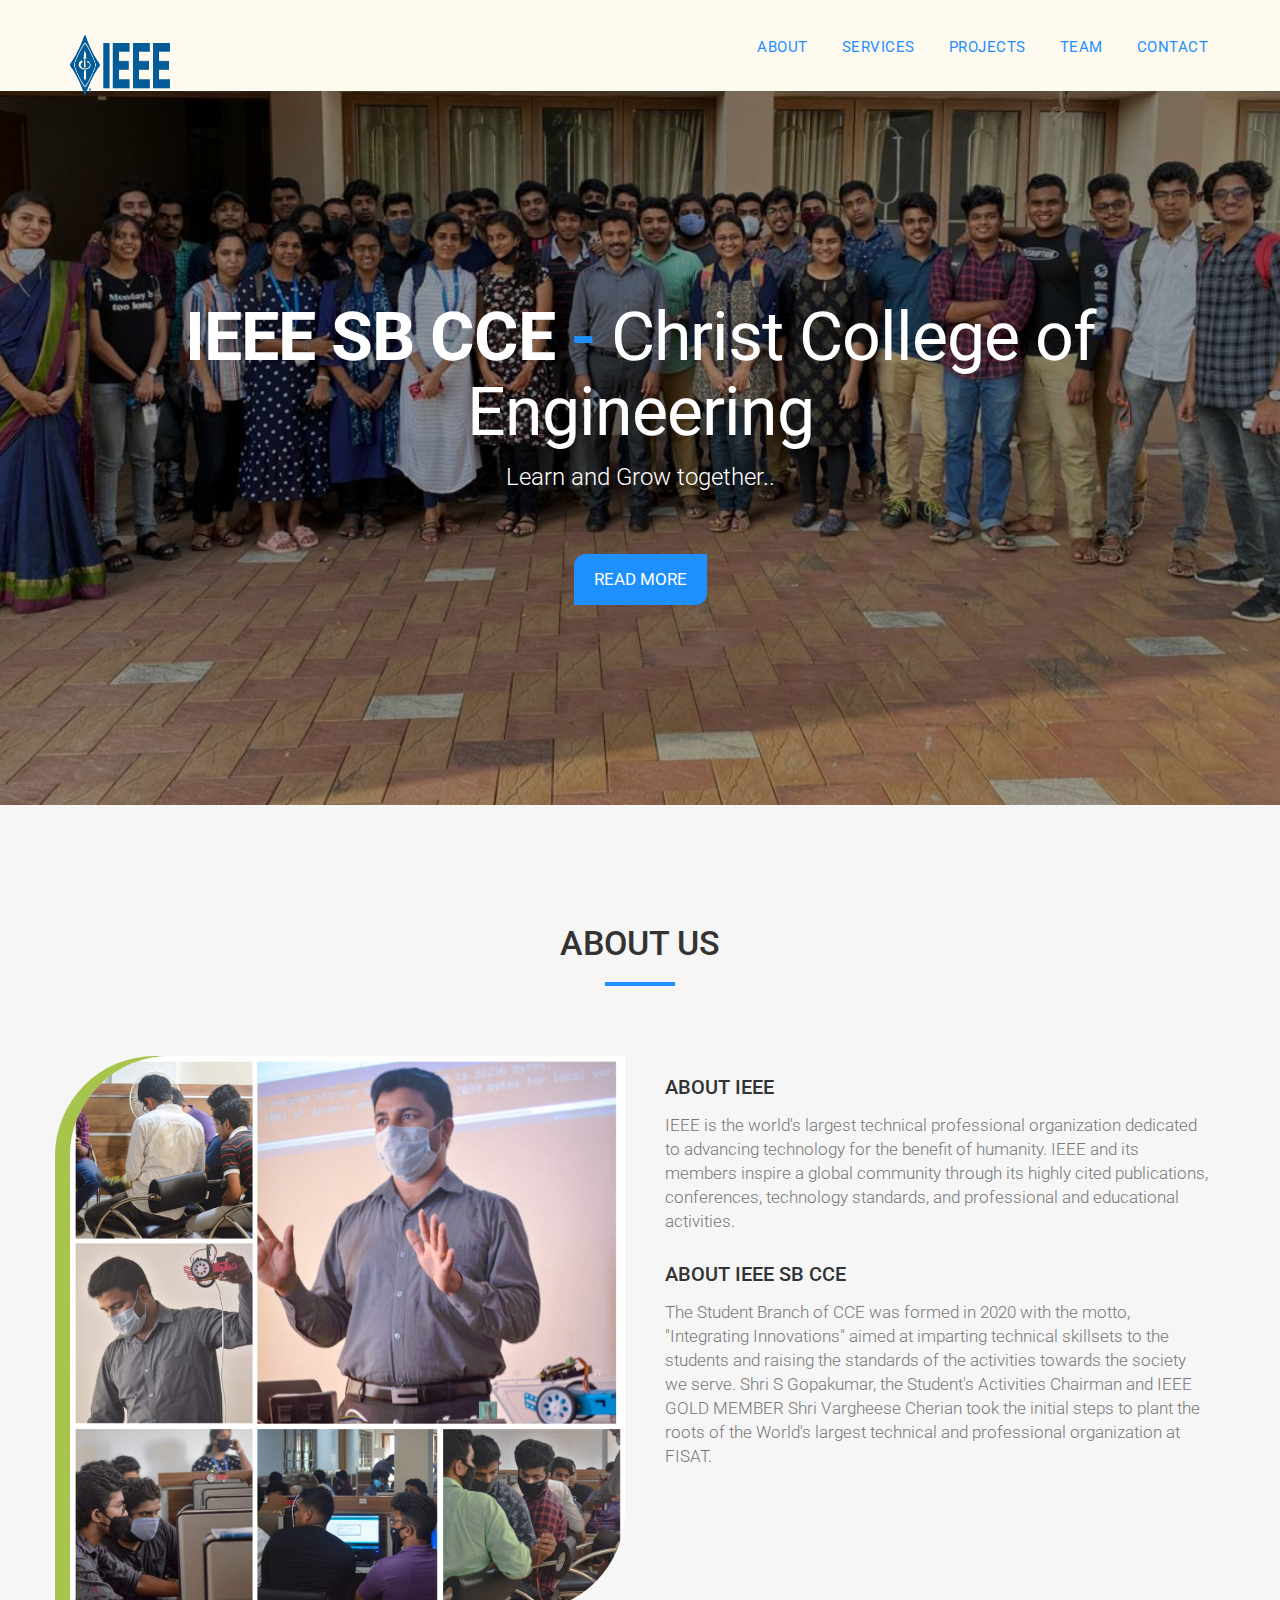
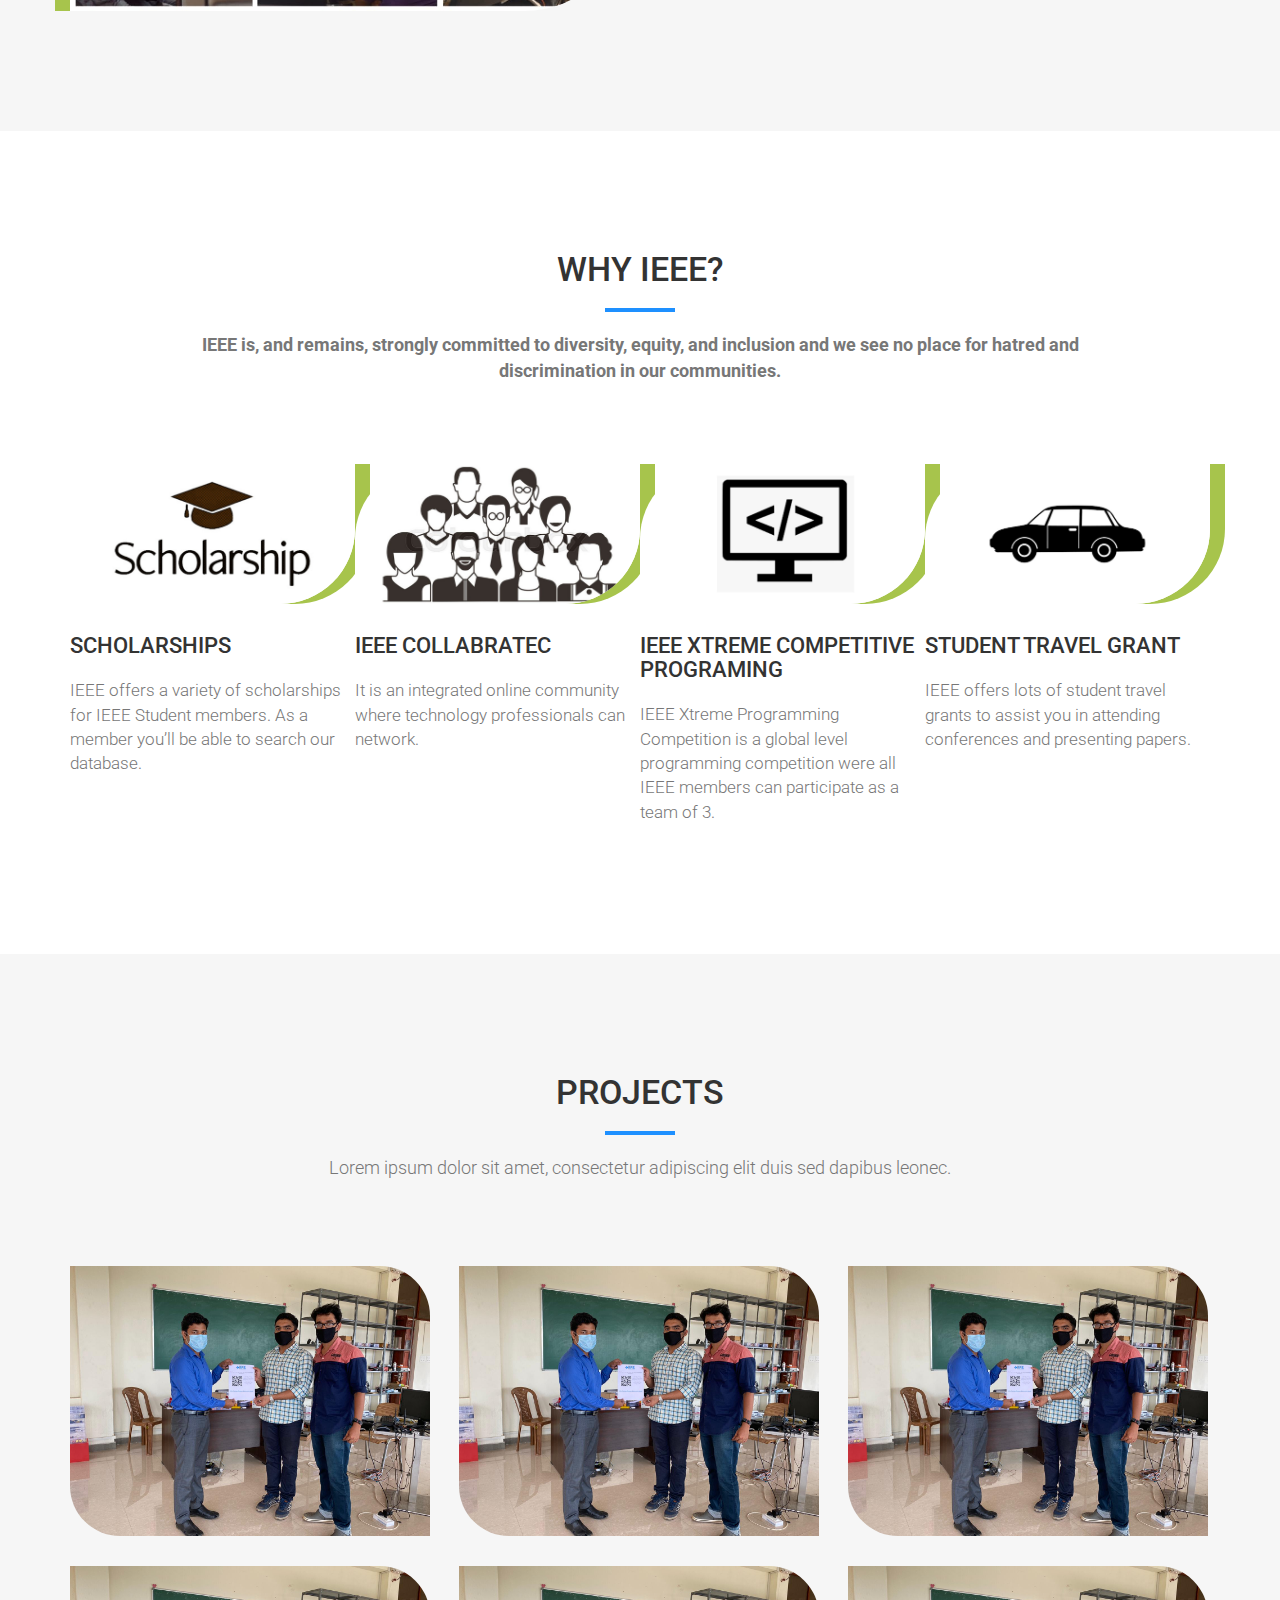
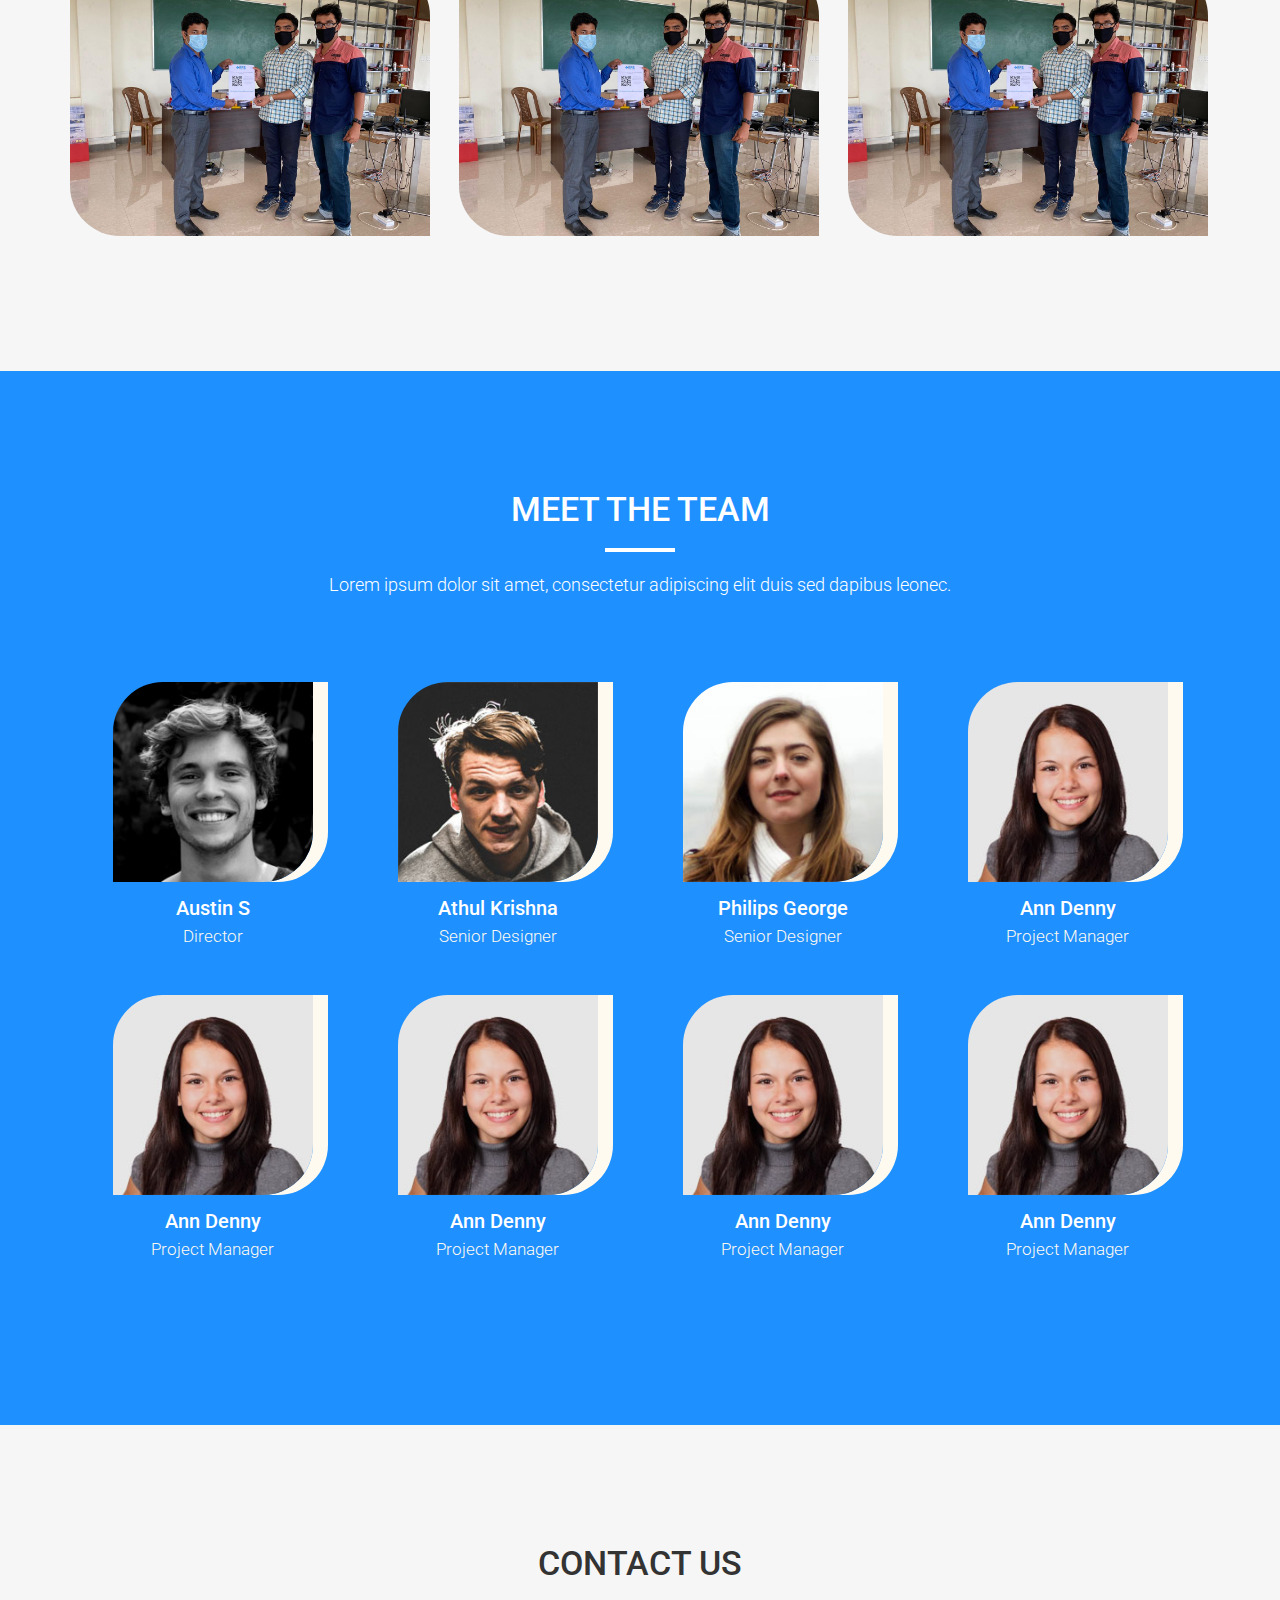
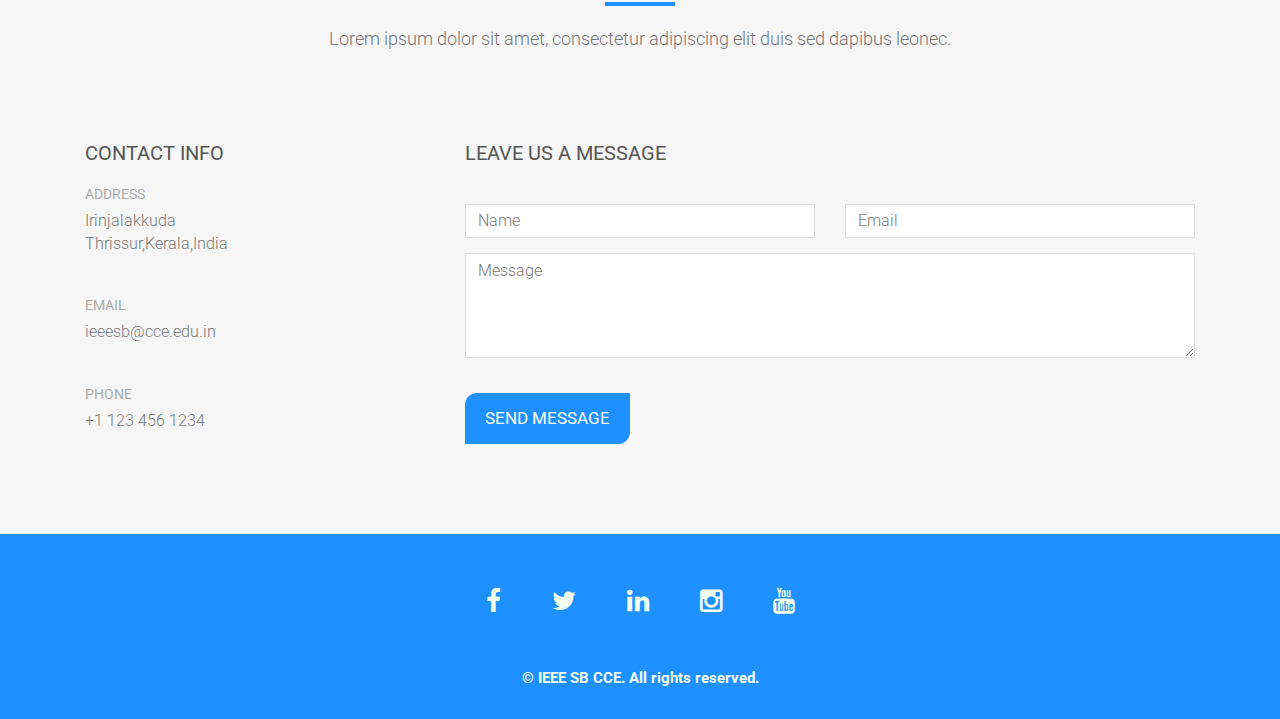
==== commit 01013db6: "optimized with new ui" ====
--- a/index.html
+++ b/index.html
@@ -74,7 +74,7 @@
 <div id="about">
   <div class="container">
     <div class="section-title text-center center">
-      <h2>Our Story</h2>
+      <h2>About Us</h2>
       <hr>
     </div>
     <div class="row">
@@ -126,19 +126,7 @@
       <hr>
       <p>Lorem ipsum dolor sit amet, consectetur adipiscing elit duis sed dapibus leonec.</p>
     </div>
-    <div class="categories">
-      <ul class="cat">
-        <li>
-          <ol class="type">
-            <li><a href="#" data-filter="*" class="active">All Projects</a></li>
-            <li><a href="#" data-filter=".residential">Residential</a></li>
-            <li><a href="#" data-filter=".office">Office</a></li>
-            <li><a href="#" data-filter=".commercial">Commercial</a></li>
-          </ol>
-        </li>
-      </ul>
-      <div class="clearfix"></div>
-    </div>
+    
     <div class="row">
       <div class="portfolio-items">
         <div class="col-sm-6 col-md-4 col-lg-4 residential">
@@ -195,7 +183,7 @@
               <img src="img/portfolio/02-small.jpeg" class="img-responsive" alt="Project Title"> </a> </div>
           </div>
         </div>
-        <div class="col-sm-6 col-md-4 col-lg-4 office">
+        <!-- <div class="col-sm-6 col-md-4 col-lg-4 office">
           <div class="portfolio-item">
             <div class="hover-bg"> <a href="img/portfolio/02-large.jpeg" title="Project Title" data-lightbox-gallery="gallery1">
               <div class="hover-text">
@@ -221,7 +209,7 @@
               </div>
               <img src="img/portfolio/02-small.jpeg" class="img-responsive" alt="Project Title"> </a> </div>
           </div>
-        </div>
+        </div> -->
         <!-- <div class="col-sm-6 col-md-4 col-lg-4 office">
           <div class="portfolio-item">
             <div class="hover-bg"> <a href="img/portfolio/10-large.jpg" title="Project Title" data-lightbox-gallery="gallery1">
@@ -295,10 +283,44 @@
             </div>
           </div>
         </div>
-      </div>
-    </div>
-  </div>
-</div>
+        <div class="col-md-3 col-sm-6 team">
+          <div class="thumbnail"> <img src="img/team/04.jpg" alt="..." class="img-circle team-img">
+            <div class="caption">
+              <h3>Ann Denny</h3>
+              <p>Project Manager</p>
+            </div>
+          </div>
+        </div>
+        <div class="col-md-3 col-sm-6 team">
+          <div class="thumbnail"> <img src="img/team/04.jpg" alt="..." class="img-circle team-img">
+            <div class="caption">
+              <h3>Ann Denny</h3>
+              <p>Project Manager</p>
+            </div>
+          </div>
+        </div>
+        <div class="col-md-3 col-sm-6 team">
+          <div class="thumbnail"> <img src="img/team/04.jpg" alt="..." class="img-circle team-img">
+            <div class="caption">
+              <h3>Ann Denny</h3>
+              <p>Project Manager</p>
+            </div>
+          </div>
+        </div>
+        <div class="col-md-3 col-sm-6 team">
+          <div class="thumbnail"> <img src="img/team/04.jpg" alt="..." class="img-circle team-img">
+            <div class="caption">
+              <h3>Ann Denny</h3>
+              <p>Project Manager</p>
+            </div>
+          </div>
+        </div>
+      </div>
+    </div>
+    
+  </div>
+</div>
+
 <!-- Contact Section -->
 <div id="contact">
   <div class="container">
@@ -353,13 +375,13 @@
       <ul>
         <li><a href="#"><i class="fa fa-facebook"></i></a></li>
         <li><a href="#"><i class="fa fa-twitter"></i></a></li>
-        <li><a href="#"><i class="fa fa-google-plus"></i></a></li>
-        <li><a href="#"><i class="fa fa-pinterest"></i></a></li>
+        <li><a href="#"><i class="fa fa-linkedin"></i></a></li>
+        <li><a href="#"><i class="fa fa-instagram"></i></a></li>
         <li><a href="#"><i class="fa fa-youtube"></i></a></li>
       </ul>
     </div>
     <div>
-      <p>&copy; IEEE SB CCE. All rights reserved.</p>
+      <p style="color: #F0FFF0; font-weight: bold;">&copy; IEEE SB CCE. All rights reserved.</p>
     </div>
   </div>
 </div>
--- a/css/style.css
+++ b/css/style.css
@@ -38,7 +38,7 @@
 	line-height: 24px;
 }
 a {
-	color: #333;
+	color: #F0FFF0;
 	font-weight: 400;
 }
 a:hover, a:focus {
@@ -75,7 +75,7 @@
 	width: 70px;
 	text-align: center;
 	position: relative;
-	background: #a7c44c;
+	background: #1E90FF;
 	margin: 0 auto;
 	margin-bottom: 20px;
 	border: 0;
@@ -96,8 +96,8 @@
 	transition: all 0.8s;
 }
 #menu.navbar-default {
-	background-color: rgba(248, 248, 248, 0);
-	border-color: rgba(231, 231, 231, 0);
+	background-color: #FFFAF0;
+	border-color: #F0FFF0;
 }
 #menu a.navbar-brand {
 	font-size: 22px;
@@ -108,7 +108,7 @@
 }
 #menu.navbar-default .navbar-nav > li > a {
 	text-transform: uppercase;
-	color: #a7c44c;
+	color: #1E90FF;
 	font-weight: 400;
 	font-size: 15px;
 	padding: 5px 0;
@@ -117,10 +117,10 @@
 	margin: 10px 15px 0 15px;
 }
 #menu.navbar-default .navbar-nav > li > a:hover {
-	color: #eee;
+	color:#1E90FF ;
 }
 .on {
-	background-color: #363636 !important;
+	background-color: #FFFAF0!important;
 	padding: 0 !important;
 	padding: 10px 0 !important;
 }
@@ -132,8 +132,8 @@
 	border-radius: 0;
 }
 .navbar-default .navbar-toggle:hover, .navbar-default .navbar-toggle:focus {
-	background-color: #a7c44c;
-	border-color: #a7c44c;
+	background-color: #1E90FF;
+	border-color: #1E90FF;
 }
 .navbar-default .navbar-toggle:hover>.icon-bar {
 	background-color: #FFF;
@@ -163,8 +163,8 @@
 .btn-custom {
 	text-transform: uppercase;
 	color: #fff;
-	text-shadow: 0 0 3px #859c3c;
-	background-color: #a7c44c;
+	text-shadow: 0 0 3px #1E90FF;
+	background-color: #1E90FF;
 	border: 0;
 	padding: 14px 20px;
 	margin: 0;
@@ -175,7 +175,7 @@
 }
 .btn-custom:hover, .btn-custom:focus, .btn-custom.focus, .btn-custom:active, .btn-custom.active {
 	color: rgba(255,255,255,0.8);
-	background-color: #94ae44;
+	background-color: #1E90FF;
 }
 /* Header Section */
 .intro {
@@ -201,7 +201,7 @@
 	letter-spacing: -1px;
 }
 .intro span {
-	color: #a7c44c;
+	color: #1E90FF;
 	font-weight: 600;
 }
 .intro p {
@@ -271,7 +271,7 @@
 	margin-left: 20px;
 }
 ol.type li a {
-	color: #a7c44c;
+	color: #1E90FF;
 	font-weight: 400;
 	font-size: 15px;
 	padding: 10px 20px;
@@ -325,16 +325,18 @@
 .portfolio-item .hover-bg {
 	overflow: hidden;
 	position: relative;
+	border-color: #FFFAF0;
 }
 .portfolio-item img {
 	border-radius: 0 50px 0 50px;
+	border-color: #FFFAF0;
 }
 .hover-bg .hover-text {
 	position: absolute;
 	text-align: center;
 	margin: 0 auto;
 	color: #333;
-	background: rgba(255, 255, 255, 0.75);
+	background:  #FFFAF0;;
 	padding: 30% 0 0 0;
 	height: 100%;
 	width: 100%;
@@ -363,12 +365,12 @@
 /* Team Section */
 #team {
 	color: #fff;
-	background: #a7c44c url(../img/team-bg.jpg) center top no-repeat;
+	background: #1E90FF url(../img/team-bg.jpg) center top no-repeat;
 	background-size: cover;
 }
 #team .overlay {
 	padding: 120px 0;
-	background: rgba(167, 196, 76, 0.9);
+	background: #1E90FF;
 }
 #team h2, #team p {
 	color: #fff;
@@ -386,7 +388,7 @@
 	width: 200px;
 	height: 200px;
 	border-radius: 50px 0 50px 0;
-	box-shadow: 15px 0 #96b044;
+	box-shadow: 15px 0 #FFFAF0;
 }
 #team .thumbnail {
 	background: transparent;
@@ -396,7 +398,7 @@
 	padding-top: 10px;
 }
 #team .thumbnail .caption p {
-	color: #fff;
+	color:  #FFFAF0;;
 }
 /* Contact Section */
 #contact {
@@ -472,7 +474,7 @@
 }
 /* Footer Section*/
 #footer {
-	background: #333;
+	background: #1E90FF;
 	padding: 50px 0 20px 0;
 }
 #footer .social {
@@ -485,7 +487,7 @@
 #footer .social i.fa {
 	font-size: 26px;
 	padding: 4px;
-	color: #a7c44c;
+	color: #F0FFF0;
 	transition: all 0.3s;
 }
 #footer .social i.fa:hover {
@@ -495,8 +497,8 @@
 	font-size: 15px;
 }
 #footer a {
-	color: #999;
+	color: #F0FFF0;
 }
 #footer a:hover {
-	color: #a7c44c;
-}
+	color: #F0FFF0;
+}
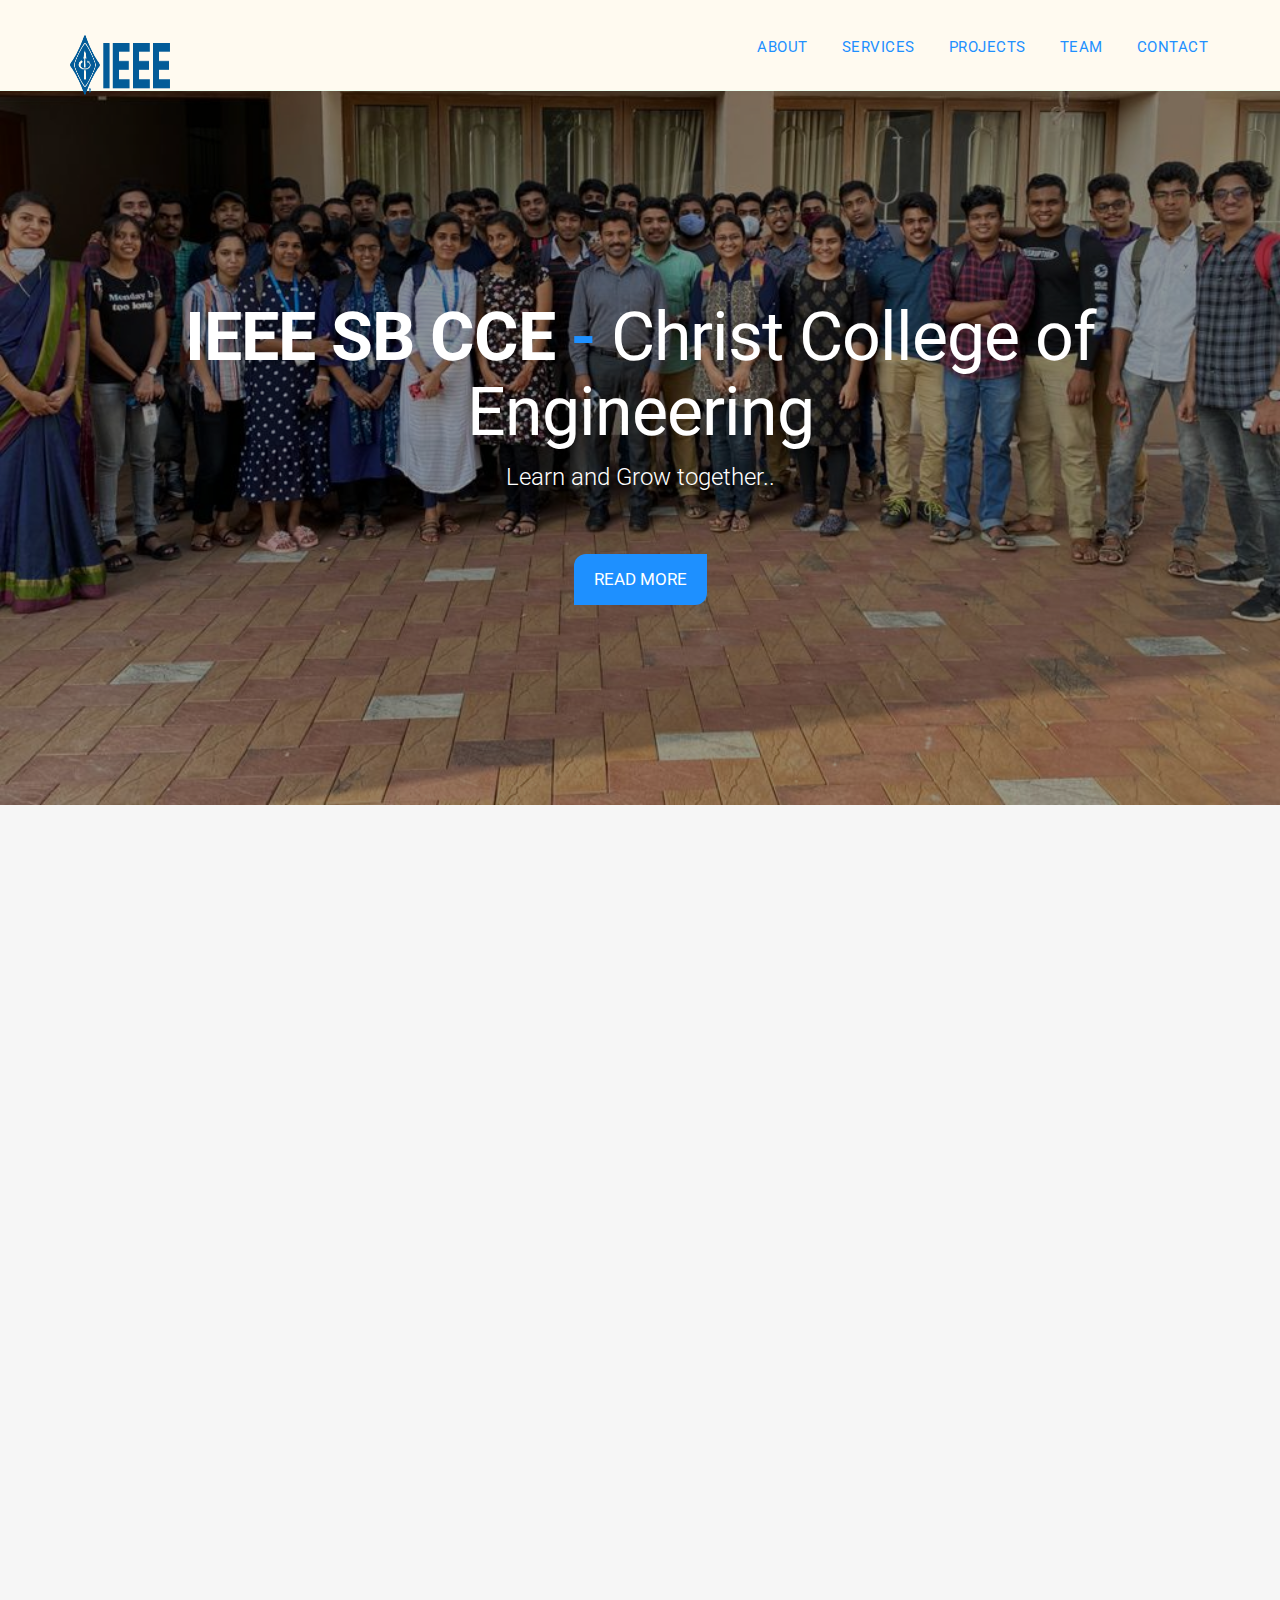
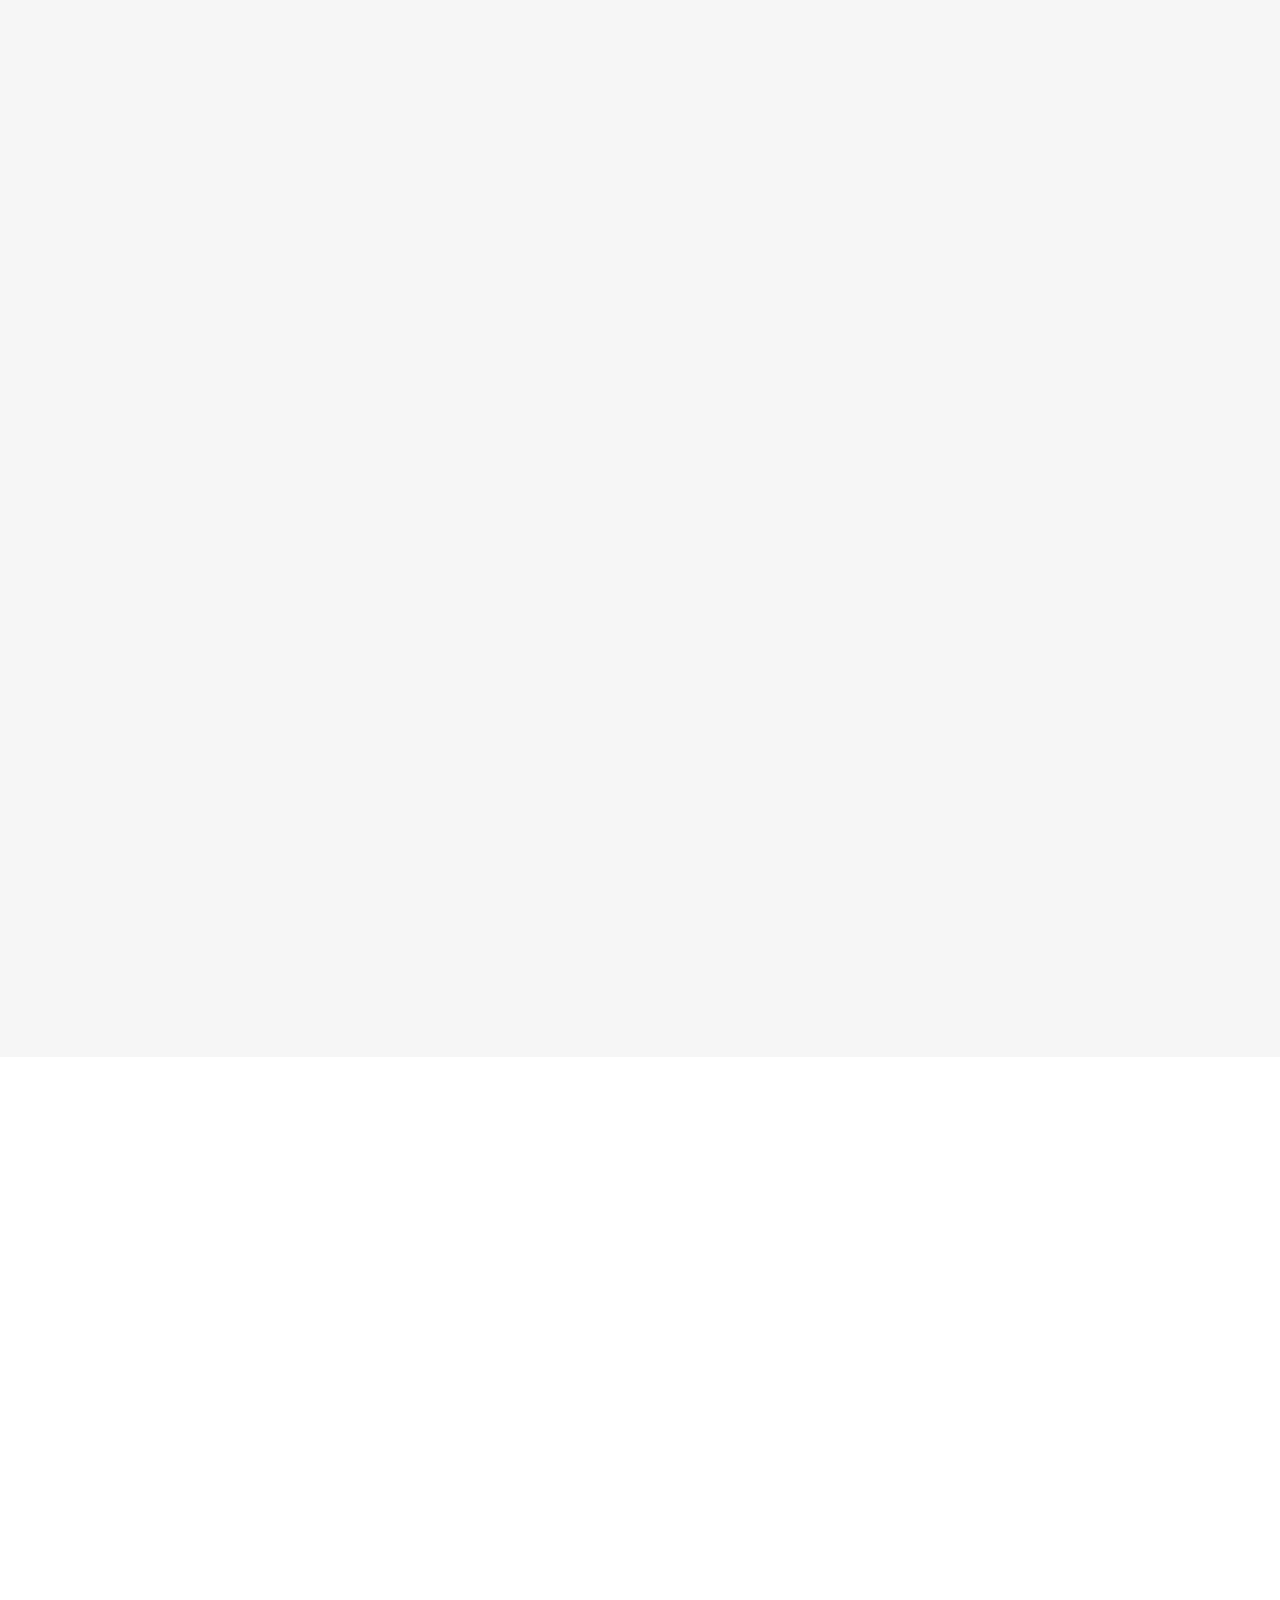
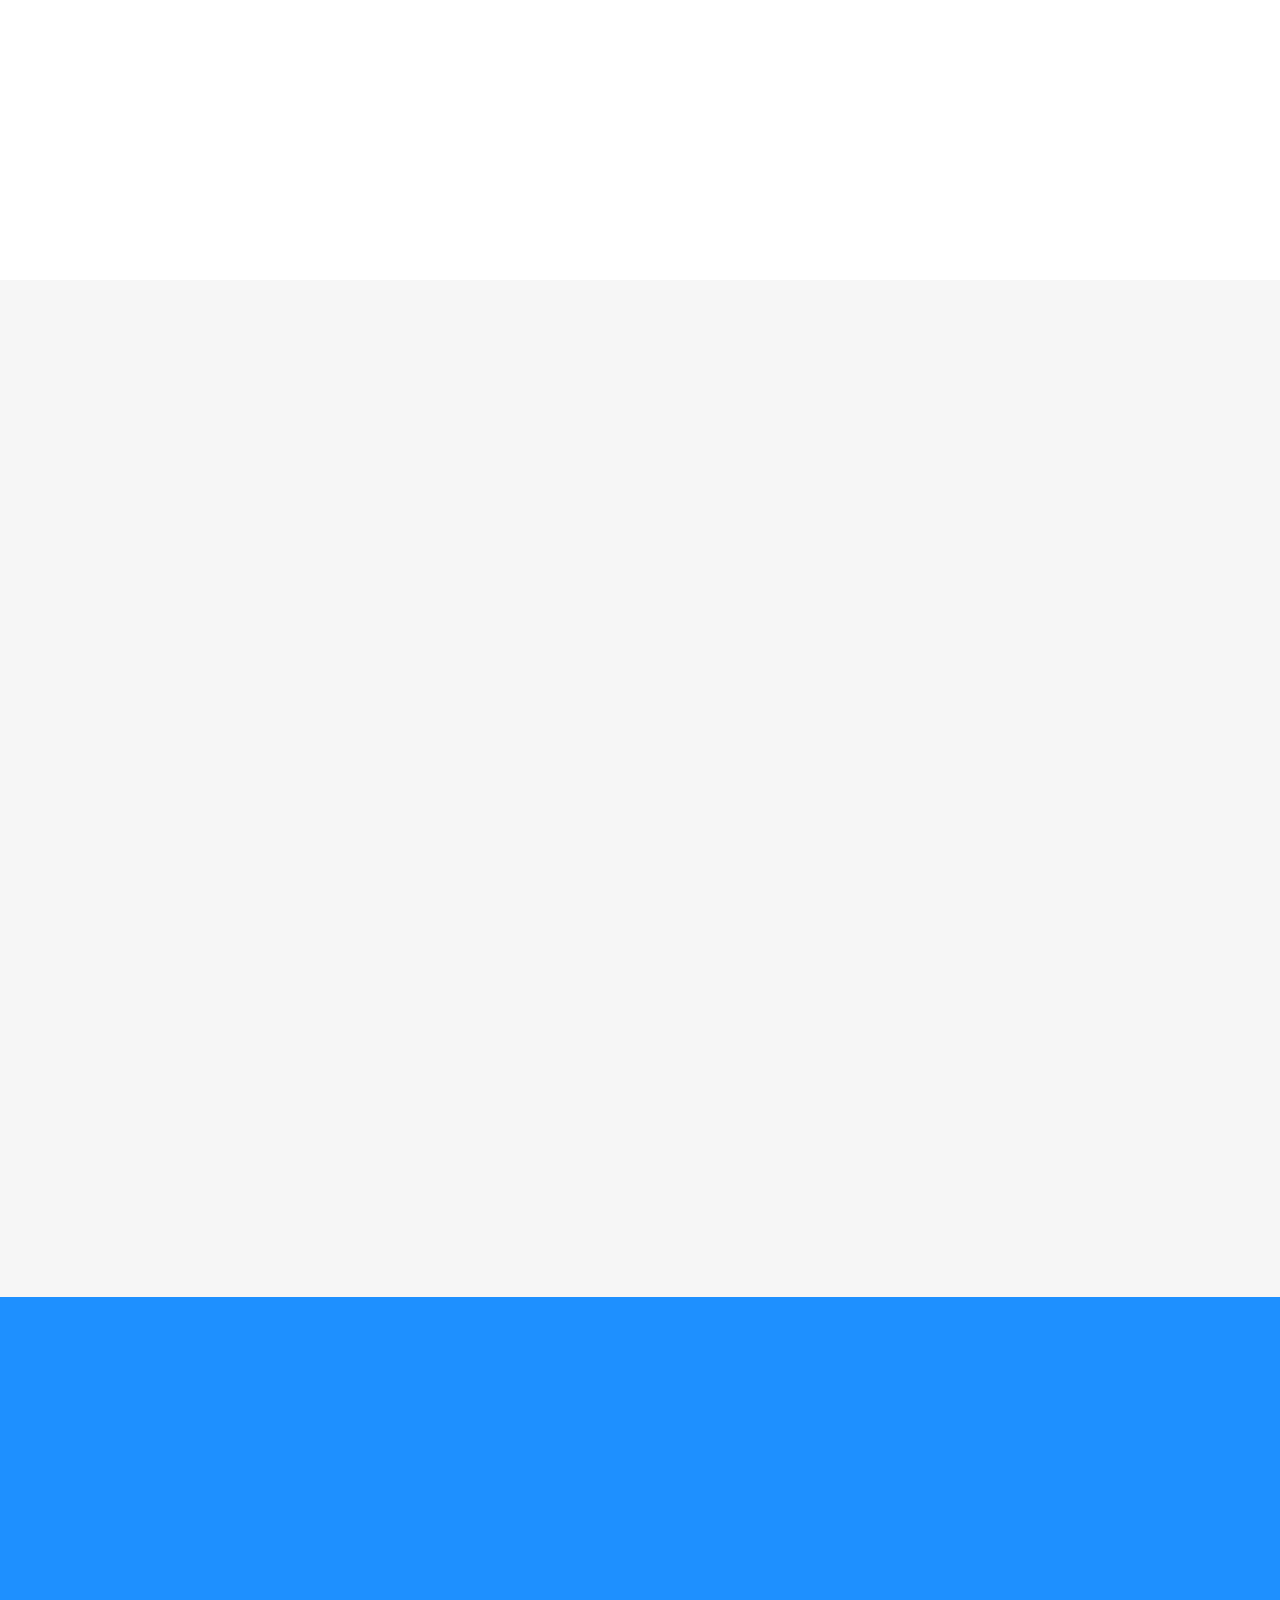
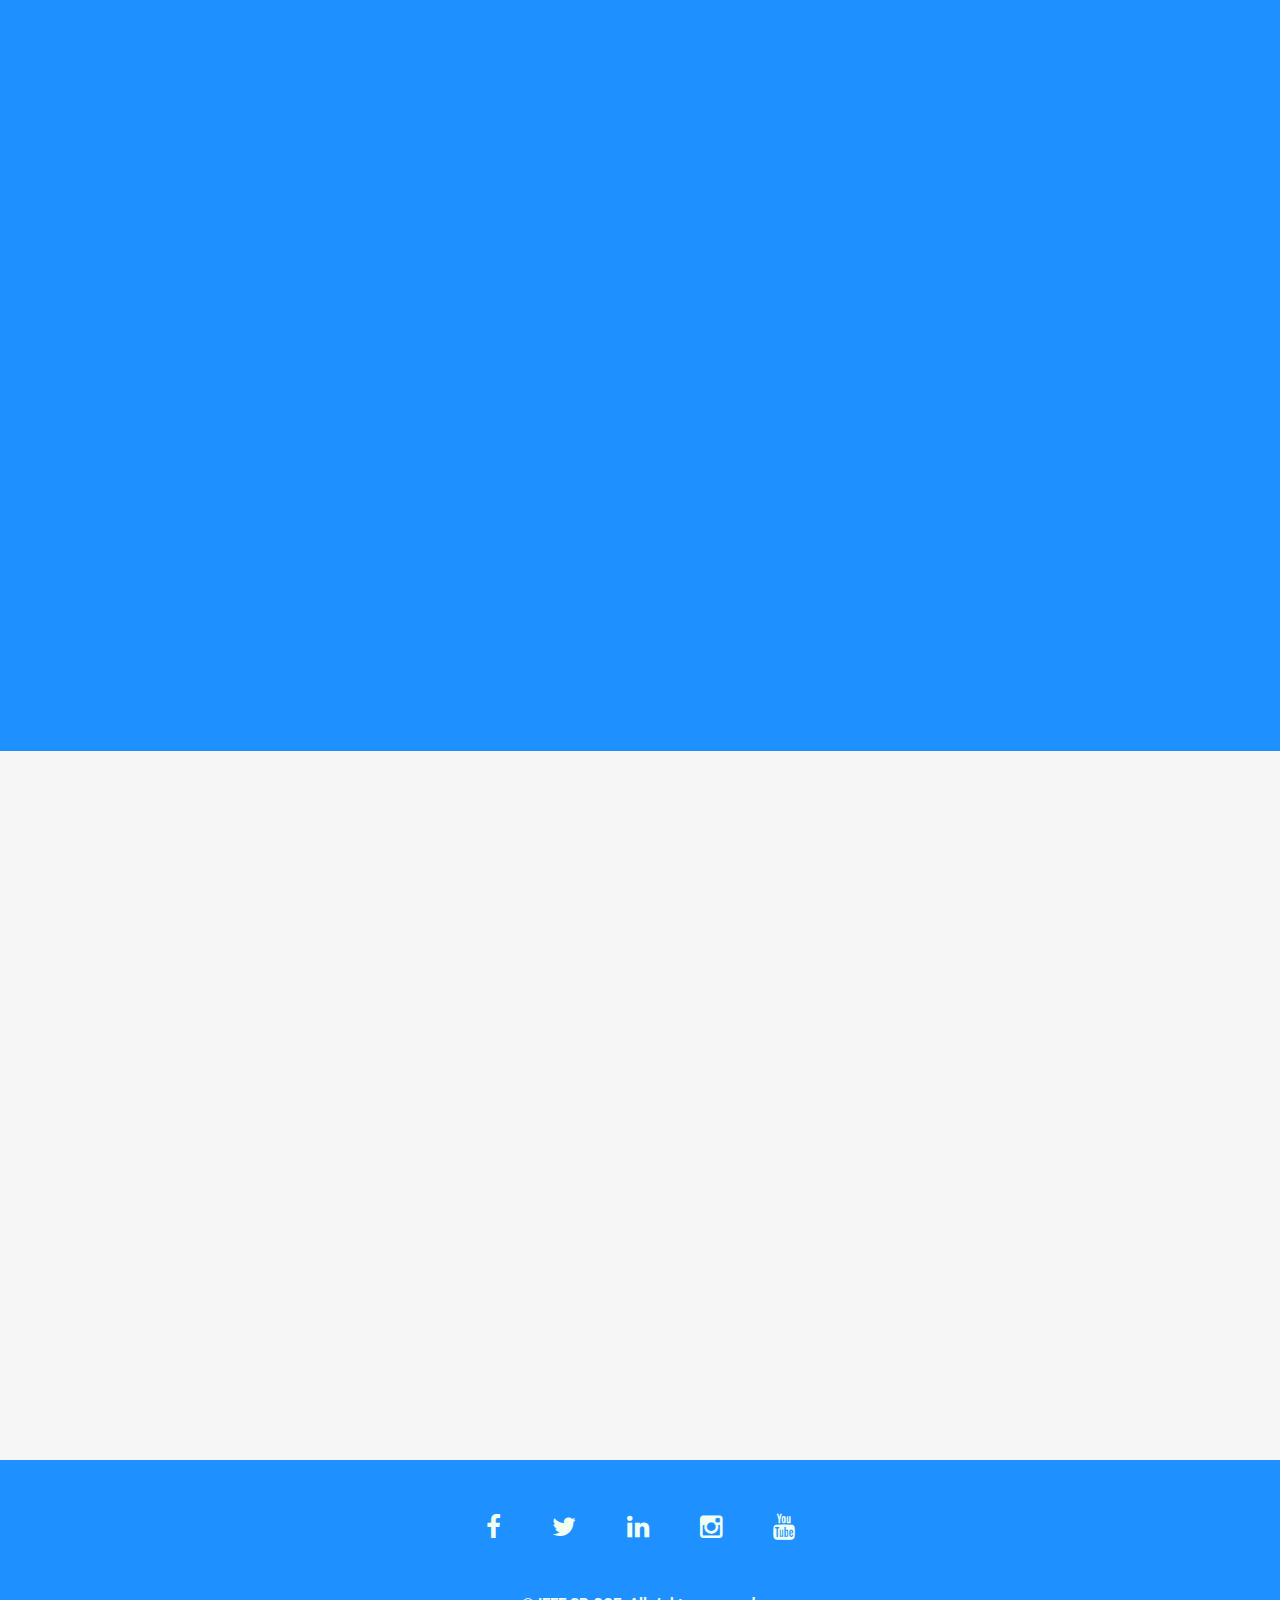
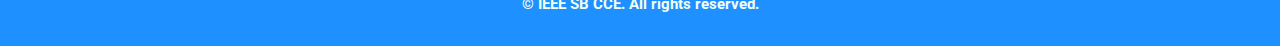
==== commit 579fca8e: "Animation added" ====
--- a/index.html
+++ b/index.html
@@ -24,6 +24,7 @@
 <link rel="stylesheet" type="text/css" href="css/nivo-lightbox/nivo-lightbox.css">
 <link rel="stylesheet" type="text/css" href="css/nivo-lightbox/default.css">
 <link href="https://fonts.googleapis.com/css?family=Roboto:300,400,500,700,900" rel="stylesheet">
+<link href="https://unpkg.com/aos@2.3.1/dist/aos.css" rel="stylesheet">
 
 <!-- HTML5 shim and Respond.js for IE8 support of HTML5 elements and media queries -->
 <!-- WARNING: Respond.js doesn't work if you view the page via file:// -->
@@ -62,7 +63,7 @@
       <div class="container">
         <div class="row">
           <div class="intro-text">
-            <h1><strong>IEEE SB CCE</strong> <span>-</span> Christ College of Engineering</h1>
+            <div data-aos="zoom-out-left" data-aos-duration="3000"><h1><strong>IEEE SB CCE</strong> <span>-</span> Christ College of Engineering</h1></div> 
             <p>Learn and Grow together..</p>
             <a href="#about" class="btn btn-custom btn-lg page-scroll">Read More</a> </div>
         </div>
@@ -70,11 +71,14 @@
     </div>
   </div>
 </header>
-<!-- About Section -->
+<!-- News and Events -->
 <div id="about">
+  <div data-aos="fade-up"
+     data-aos-duration="2000">
+     
   <div class="container">
     <div class="section-title text-center center">
-      <h2>About Us</h2>
+      <h2>News and Events</h2>
       <hr>
     </div>
     <div class="row">
@@ -90,8 +94,39 @@
     </div>
   </div>
 </div>
-<!-- Services Section -->
+</div>
+ <!-- News and Events end -->
+<!-- About Section -->
+<div id="about">
+  <div data-aos="fade-right"
+     data-aos-offset="300"
+     data-aos-easing="ease-in-sine">
+
+  <div class="container">
+    <div class="section-title text-center center">
+      <h2>About Us</h2>
+      <hr>
+    </div>
+    <div class="row">
+      <div class="col-xs-12 col-md-6 text-center"> <img src="img/about.jpeg" class="img-responsive" alt=""> </div>
+      <div class="col-xs-12 col-md-6">
+        <div class="about-text">
+          <h3>About IEEE</h3>
+          <p>IEEE is the world's largest technical professional organization dedicated to advancing technology for the benefit of humanity. IEEE and its members inspire a global community through its highly cited publications, conferences, technology standards, and professional and educational activities.</p>
+          <h3>About IEEE SB CCE</h3>
+          <p>The Student Branch of CCE was formed in 2020 with the motto, "Integrating Innovations" aimed at imparting technical skillsets to the students and raising the standards of the activities towards the society we serve. Shri S Gopakumar, the Student's Activities Chairman and IEEE GOLD MEMBER Shri Vargheese Cherian took the initial steps to plant the roots of the World's largest technical and professional organization at FISAT.</p>
+        </div>
+      </div>
+    </div>
+  </div>
+</div>
+</div>
+<!-- why IEEE -->
 <div id="services">
+  <div data-aos="flip-left"
+     data-aos-easing="ease-out-cubic"
+     data-aos-duration="2000">
+
   <div class="container">
     <div class="col-md-10 col-md-offset-1 section-title text-center">
       <h2>Why IEEE?</h2>
@@ -118,8 +153,12 @@
     </div>
   </div>
 </div>
-<!-- Portfolio Section -->
+</div>
+<!-- PROJECTS -->
 <div id="portfolio">
+  <div data-aos="fade-up"
+  data-aos-duration="3000">
+
   <div class="container">
     <div class="section-title text-center center">
       <h2>Projects</h2>
@@ -241,9 +280,14 @@
     </div>
   </div>
 </div>
+</div>
 <!-- Team Section -->
 <div id="team" class="text-center">
   <div class="overlay">
+    <div data-aos="flip-left"
+    data-aos-easing="ease-out-cubic"
+    data-aos-duration="2000">
+
     <div class="container">
       <div class="col-md-8 col-md-offset-2 section-title">
         <h2>Meet the Team</h2>
@@ -317,12 +361,16 @@
         </div>
       </div>
     </div>
-    
+  </div>
   </div>
 </div>
 
 <!-- Contact Section -->
 <div id="contact">
+  <div data-aos="fade-right"
+     data-aos-offset="300"
+     data-aos-easing="ease-in-sine"  data-aos-duration="4000">
+
   <div class="container">
     <div class="section-title text-center">
       <h2>Contact Us</h2>
@@ -368,6 +416,7 @@
       </form>
     </div>
   </div>
+</div>
 </div>
 <div id="footer">
   <div class="container text-center">
@@ -393,5 +442,9 @@
 <script type="text/javascript" src="js/jqBootstrapValidation.js"></script> 
 <script type="text/javascript" src="js/contact_me.js"></script> 
 <script type="text/javascript" src="js/main.js"></script>
+<script src="https://unpkg.com/aos@2.3.1/dist/aos.js"></script>
+<script>
+  AOS.init();
+</script>
 </body>
 </html>
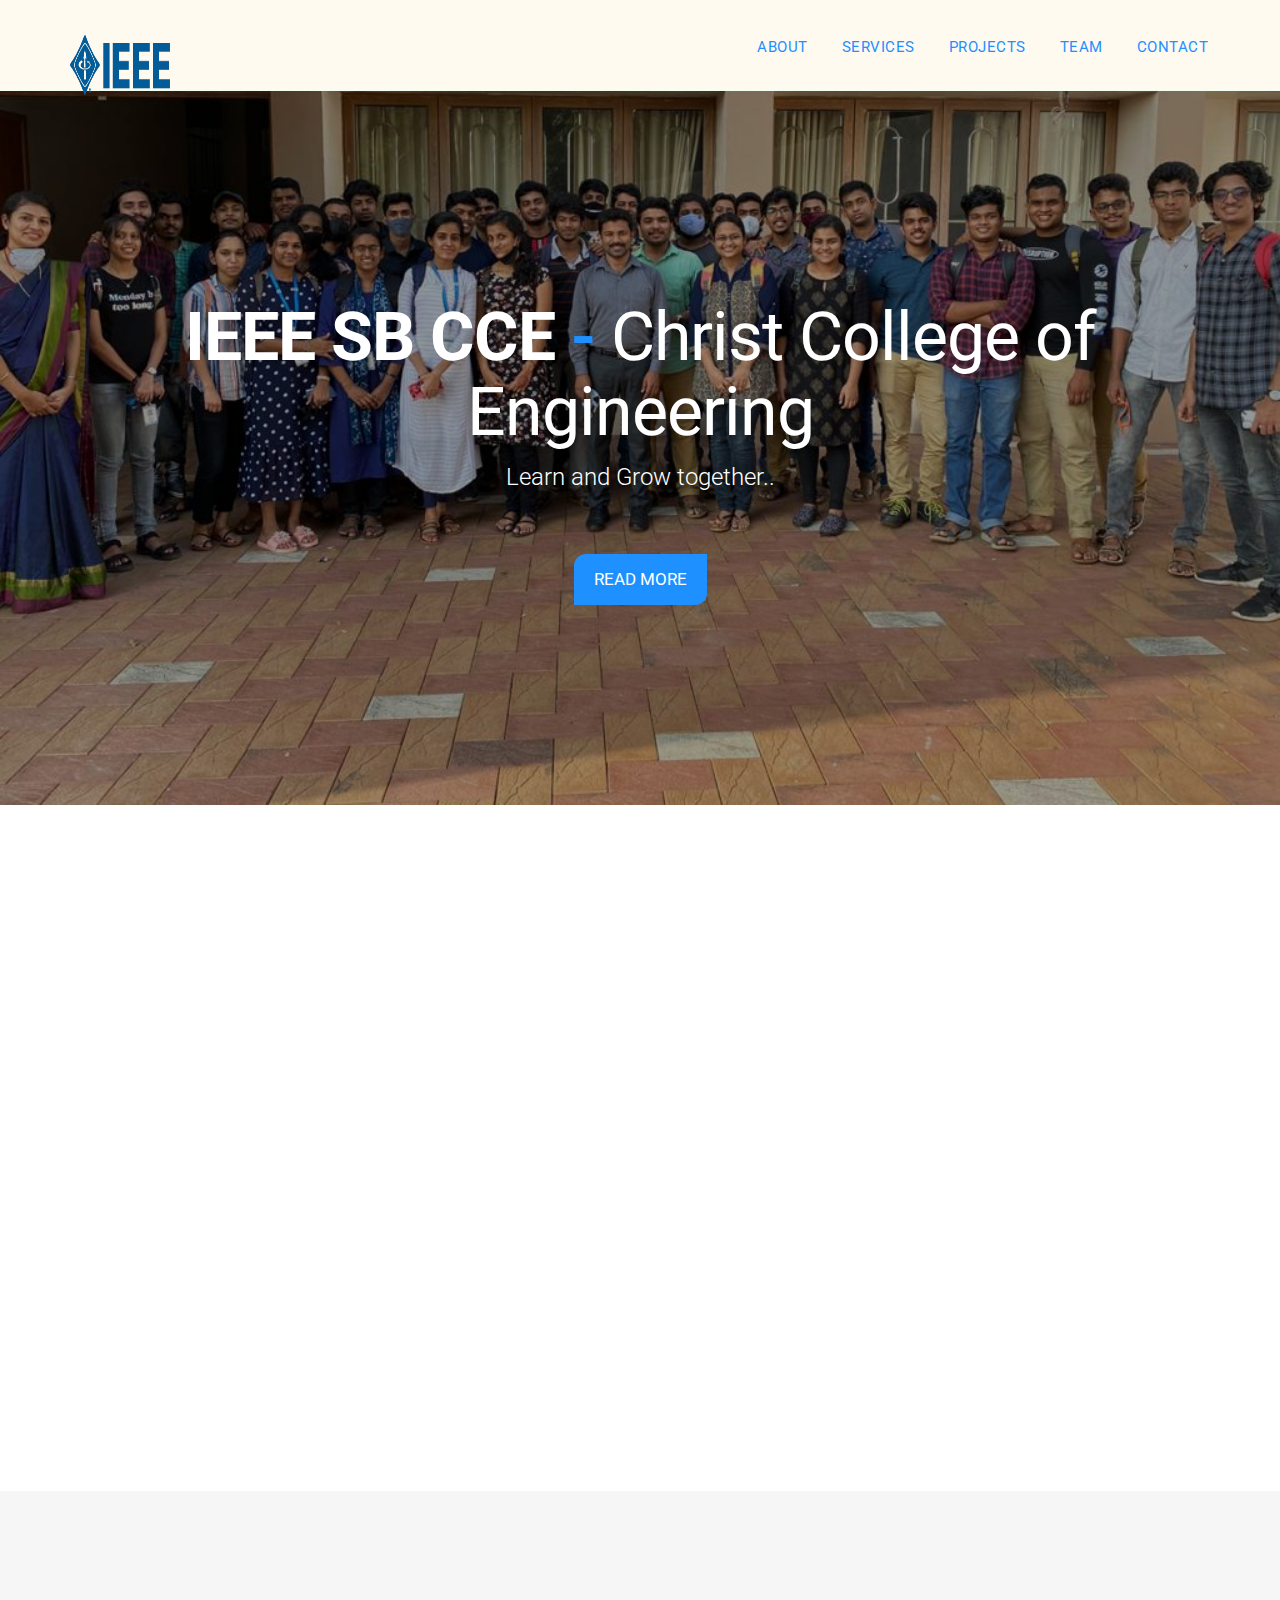
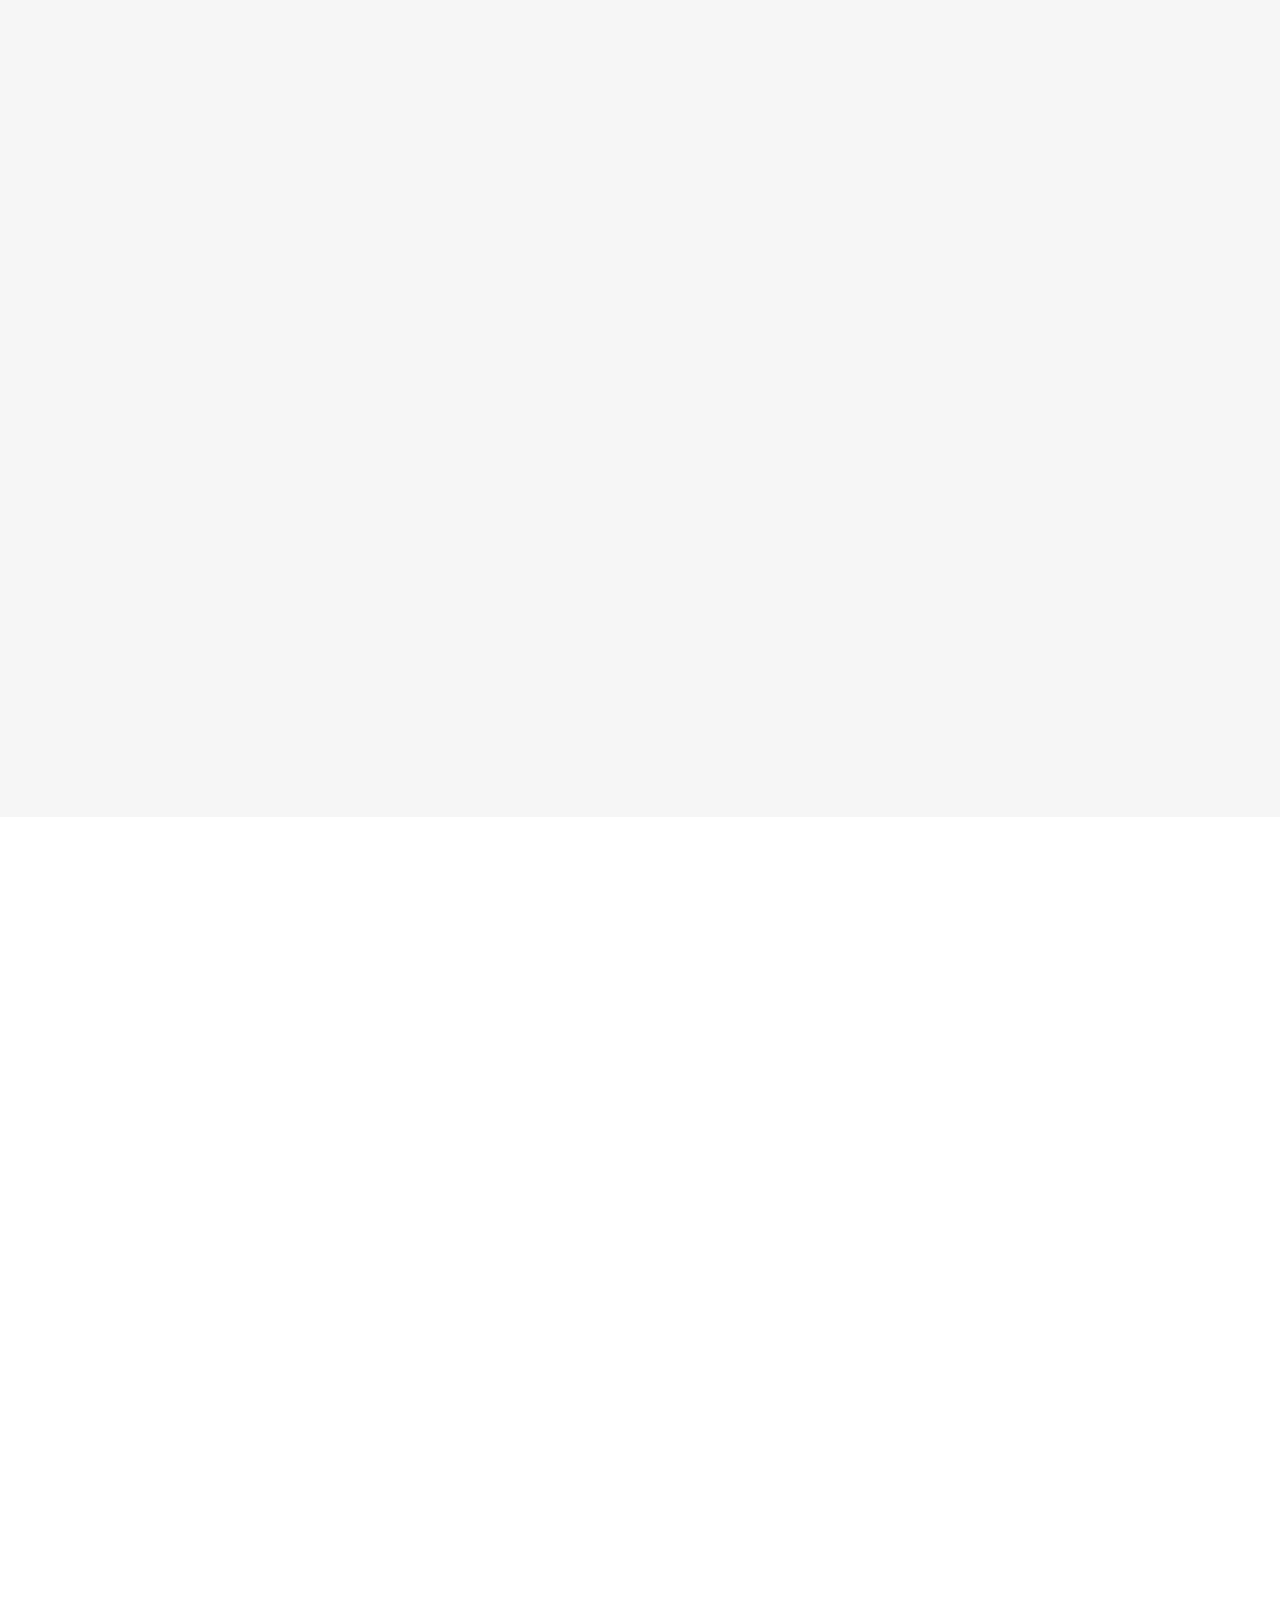
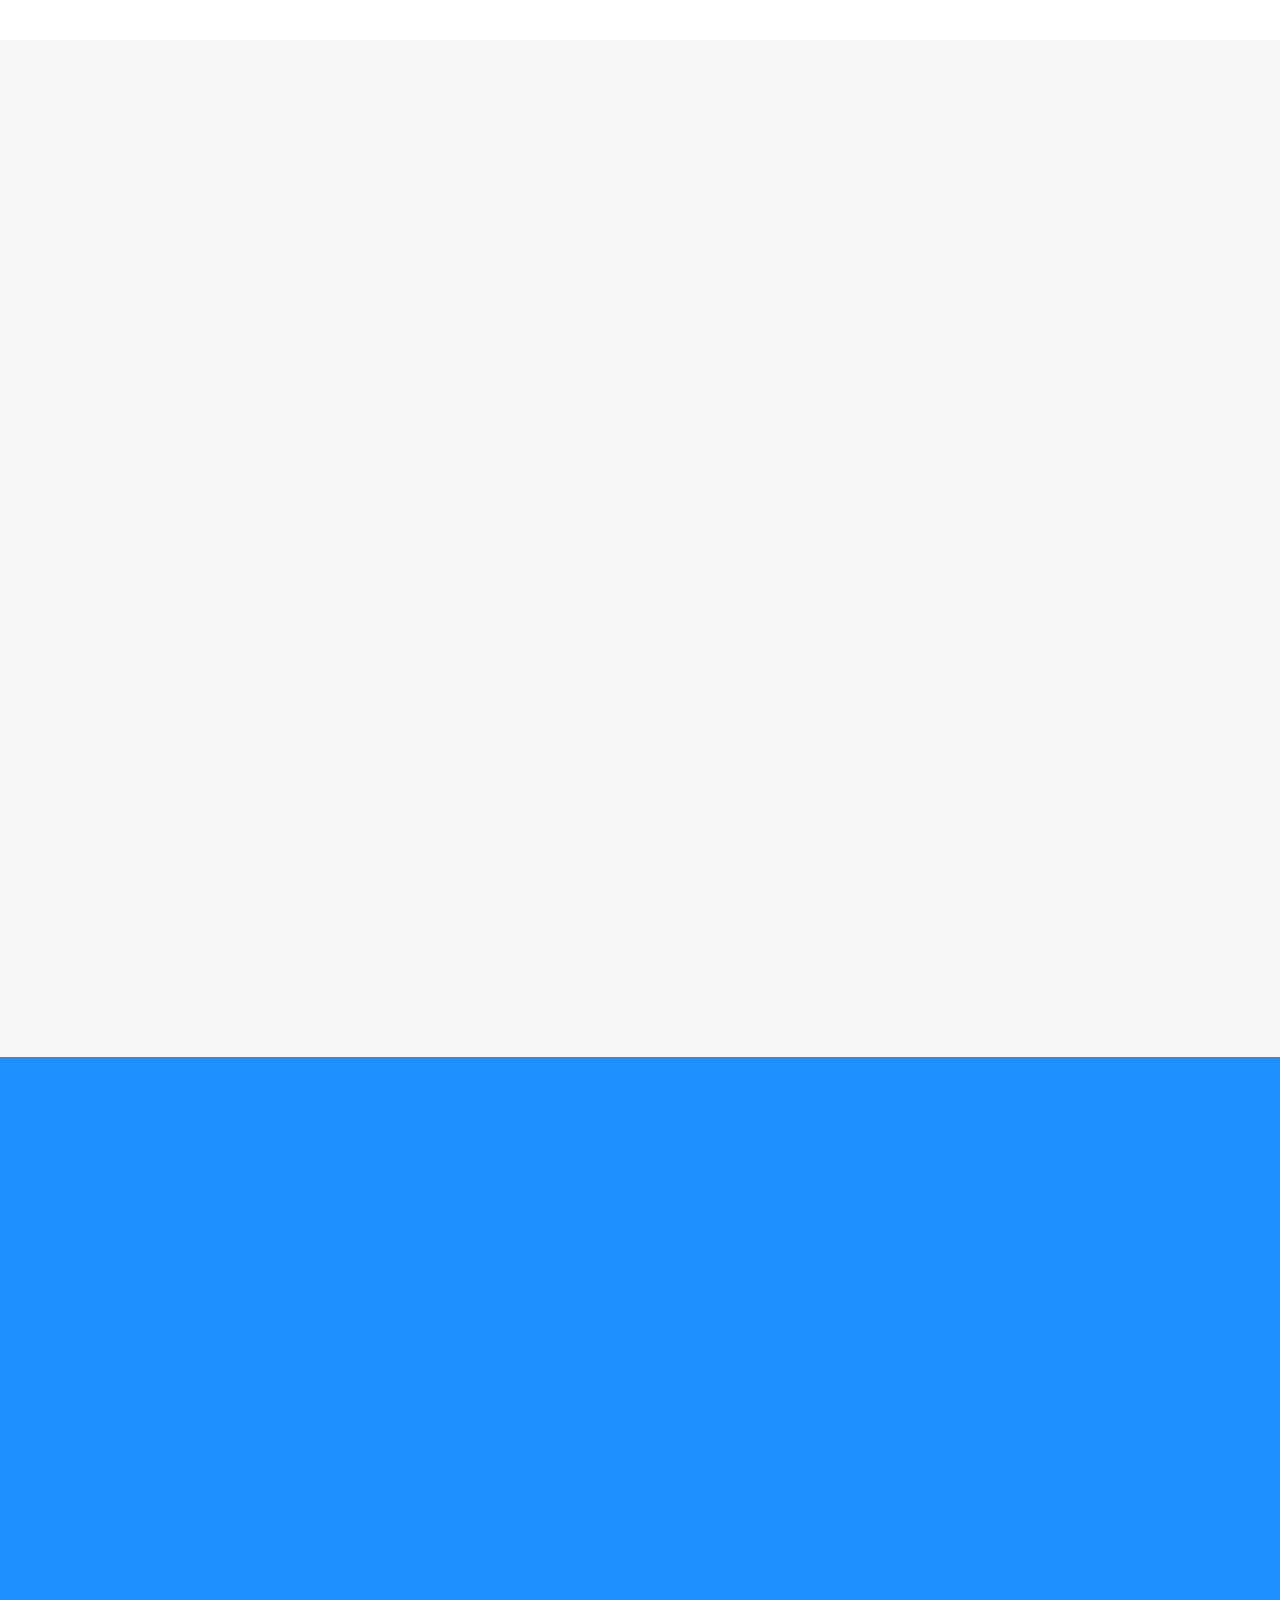
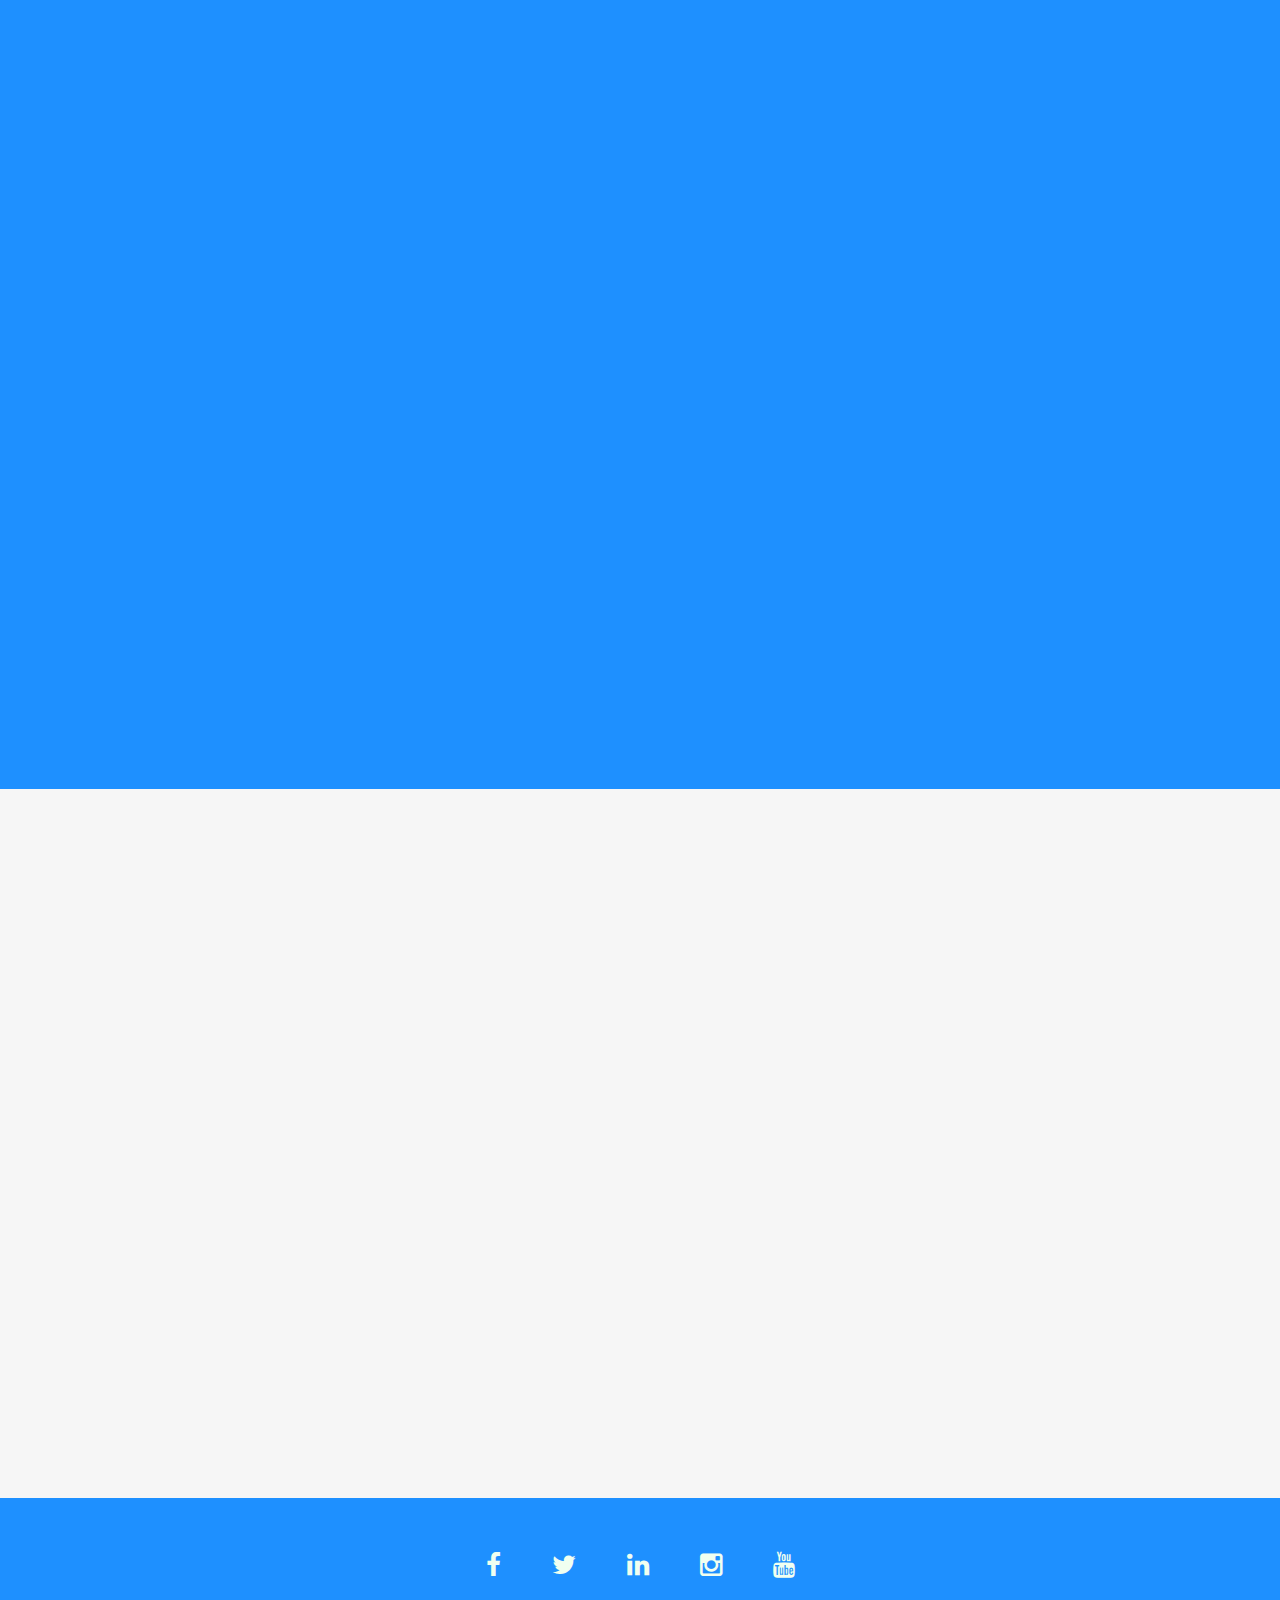
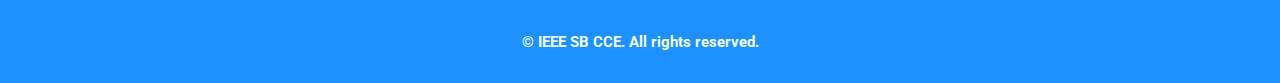
==== commit d869e874: "updated team and about background" ====
--- a/index.html
+++ b/index.html
@@ -72,7 +72,7 @@
   </div>
 </header>
 <!-- News and Events -->
-<div id="about">
+<div id="news">
   <div data-aos="fade-up"
      data-aos-duration="2000">
      
@@ -88,7 +88,7 @@
           <h3>About IEEE</h3>
           <p>IEEE is the world's largest technical professional organization dedicated to advancing technology for the benefit of humanity. IEEE and its members inspire a global community through its highly cited publications, conferences, technology standards, and professional and educational activities.</p>
           <h3>About IEEE SB CCE</h3>
-          <p>The Student Branch of CCE was formed in 2020 with the motto, "Integrating Innovations" aimed at imparting technical skillsets to the students and raising the standards of the activities towards the society we serve. Shri S Gopakumar, the Student's Activities Chairman and IEEE GOLD MEMBER Shri Vargheese Cherian took the initial steps to plant the roots of the World's largest technical and professional organization at FISAT.</p>
+          <p>The Student Branch of CCE was formed in 2020 with the motto, "Integrating Innovations" aimed at imparting technical skillsets to the students and raising the standards of the activities towards the society we serve. Shri S Gopakumar, the Student's Activities Chairman and IEEE GOLD MEMBER Shri Vargheese Cherian took the initial steps to plant the roots of the World's largest technical and professional organization at CCE.</p>
         </div>
       </div>
     </div>
@@ -98,29 +98,31 @@
  <!-- News and Events end -->
 <!-- About Section -->
 <div id="about">
+  
   <div data-aos="fade-right"
      data-aos-offset="300"
      data-aos-easing="ease-in-sine">
 
   <div class="container">
     <div class="section-title text-center center">
-      <h2>About Us</h2>
+      <h2 style="color: #F0FFF0;">About Us</h2>
       <hr>
     </div>
     <div class="row">
       <div class="col-xs-12 col-md-6 text-center"> <img src="img/about.jpeg" class="img-responsive" alt=""> </div>
       <div class="col-xs-12 col-md-6">
         <div class="about-text">
-          <h3>About IEEE</h3>
-          <p>IEEE is the world's largest technical professional organization dedicated to advancing technology for the benefit of humanity. IEEE and its members inspire a global community through its highly cited publications, conferences, technology standards, and professional and educational activities.</p>
-          <h3>About IEEE SB CCE</h3>
-          <p>The Student Branch of CCE was formed in 2020 with the motto, "Integrating Innovations" aimed at imparting technical skillsets to the students and raising the standards of the activities towards the society we serve. Shri S Gopakumar, the Student's Activities Chairman and IEEE GOLD MEMBER Shri Vargheese Cherian took the initial steps to plant the roots of the World's largest technical and professional organization at FISAT.</p>
-        </div>
-      </div>
-    </div>
-  </div>
-</div>
-</div>
+          <h3 style="color: #F0FFF0;"><b>About IEEE</b></h3>
+          <p style="color: #F0FFF0;"><b>IEEE is the world's largest technical professional organization dedicated to advancing technology for the benefit of humanity. IEEE and its members inspire a global community through its highly cited publications, conferences, technology standards, and professional and educational activities.</b></p>
+          <h3 style="color: #F0FFF0;"><b>About IEEE SB CCE</b></h3>
+          <p style="color: #F0FFF0;"><b>The Student Branch of CCE was formed in 2020 with the motto, "Integrating Innovations" aimed at imparting technical skillsets to the students and raising the standards of the activities towards the society we serve. Shri S Gopakumar, the Student's Activities Chairman and IEEE GOLD MEMBER Shri Vargheese Cherian took the initial steps to plant the roots of the World's largest technical and professional organization at CCE.</b></p>
+        </div>
+      </div>
+    </div>
+  </div>
+</div>
+</div>
+
 <!-- why IEEE -->
 <div id="services">
   <div data-aos="flip-left"
@@ -290,75 +292,100 @@
 
     <div class="container">
       <div class="col-md-8 col-md-offset-2 section-title">
-        <h2>Meet the Team</h2>
+        <h2>Meet Our Team</h2>
         <hr>
-        <p>Lorem ipsum dolor sit amet, consectetur adipiscing elit duis sed dapibus leonec.</p>
+        
       </div>
       <div id="row">
-        <div class="col-md-3 col-sm-6 team">
-          <div class="thumbnail"> <img src="img/team/01.jpg" alt="..." class="team-img">
-            <div class="caption">
-              <h3>Austin S</h3>
-              <p>Director</p>
-            </div>
-          </div>
-        </div>
-        <div class="col-md-3 col-sm-6 team">
-          <div class="thumbnail"> <img src="img/team/02.jpg" alt="..." class="img-circle team-img">
-            <div class="caption">
-              <h3>Athul Krishna</h3>
-              <p>Senior Designer</p>
-            </div>
-          </div>
-        </div>
-        <div class="col-md-3 col-sm-6 team">
-          <div class="thumbnail"> <img src="img/team/03.jpg" alt="..." class="img-circle team-img">
-            <div class="caption">
-              <h3>Philips George</h3>
-              <p>Senior Designer</p>
-            </div>
-          </div>
-        </div>
-        <div class="col-md-3 col-sm-6 team">
-          <div class="thumbnail"> <img src="img/team/04.jpg" alt="..." class="img-circle team-img">
-            <div class="caption">
-              <h3>Ann Denny</h3>
-              <p>Project Manager</p>
-            </div>
-          </div>
-        </div>
-        <div class="col-md-3 col-sm-6 team">
-          <div class="thumbnail"> <img src="img/team/04.jpg" alt="..." class="img-circle team-img">
-            <div class="caption">
-              <h3>Ann Denny</h3>
-              <p>Project Manager</p>
-            </div>
-          </div>
-        </div>
-        <div class="col-md-3 col-sm-6 team">
-          <div class="thumbnail"> <img src="img/team/04.jpg" alt="..." class="img-circle team-img">
-            <div class="caption">
-              <h3>Ann Denny</h3>
-              <p>Project Manager</p>
-            </div>
-          </div>
-        </div>
-        <div class="col-md-3 col-sm-6 team">
-          <div class="thumbnail"> <img src="img/team/04.jpg" alt="..." class="img-circle team-img">
-            <div class="caption">
-              <h3>Ann Denny</h3>
-              <p>Project Manager</p>
-            </div>
-          </div>
-        </div>
-        <div class="col-md-3 col-sm-6 team">
-          <div class="thumbnail"> <img src="img/team/04.jpg" alt="..." class="img-circle team-img">
-            <div class="caption">
-              <h3>Ann Denny</h3>
-              <p>Project Manager</p>
-            </div>
-          </div>
-        </div>
+        <div class="col-md-4 col-sm-6 team">
+          <div class="thumbnail"> <img src="img/team/sunil.jfif" alt="..." class="team-img">
+            <div class="caption">
+              <h3>Sunil Paul</h3>
+              <p>Branch Counselor</p>
+            </div>
+          </div>
+        </div>
+        <div class="col-md-4 col-sm-6 team">
+          <div class="thumbnail"> <img src="img/team/Rajiv.jpg" alt="..." class="img-circle team-img">
+            <div class="caption">
+              <h3>Rajiv T R</h3>
+              <p>Co-counselor</p>
+            </div>
+          </div>
+        </div>
+        <div class="col-md-4 col-sm-6 team">
+          <div class="thumbnail"> <img src="img/team/Agnel.jpeg" alt="..." class="img-circle team-img">
+            <div class="caption">
+              <h3>Agnel Varghese</h3>
+              <p>Co-counselor</p>
+            </div>
+          </div>
+        </div>
+        <div class="col-md-3 col-sm-6 team">
+          <div class="thumbnail"> <img src="img/team/athul.jpg" alt="..." class="img-circle team-img">
+            <div class="caption">
+              <h3>Athul T A</h3>
+              <p>Chairman</p>
+            </div>
+          </div>
+        </div>
+        <div class="col-md-3 col-sm-6 team">
+          <div class="thumbnail"> <img src="img/team/akshadha.jpg" alt="..." class="img-circle team-img">
+            <div class="caption">
+              <h3>Akshadha P Prabhu</h3>
+              <p>Vice Chairman</p>
+            </div>
+          </div>
+        </div>
+        <div class="col-md-3 col-sm-6 team">
+          <div class="thumbnail"> <img src="img/team/jesil.jpg" alt="..." class="img-circle team-img">
+            <div class="caption">
+              <h3>Jesil Johnson</h3>
+              <p>Secretary</p>
+            </div>
+          </div>
+        </div>
+        <div class="col-md-3 col-sm-6 team">
+          <div class="thumbnail"> <img src="img/team/lekshmi.jpg" alt="..." class="img-circle team-img">
+            <div class="caption">
+              <h3>Lekshmi</h3>
+              <p>Event Head</p>
+            </div>
+          </div>
+        </div>
+        <div class="col-md-3 col-sm-6 team">
+          <div class="thumbnail"> <img src="img/team/krishstory.JPG" alt="..." class="img-circle team-img">
+            <div class="caption">
+              <h3>Murali</h3>
+              <p>Treasurer</p>
+            </div>
+          </div>
+        </div>
+        <div class="col-md-3 col-sm-6 team">
+          <div class="thumbnail"> <img src="img/team/philips.JPG" alt="..." class="img-circle team-img">
+            <div class="caption">
+              <h3>Philips George C</h3>
+              <p>Link Representative</p>
+            </div>
+          </div>
+        </div>
+        <div class="col-md-3 col-sm-6 team">
+          <div class="thumbnail"> <img src="img/team/vpksense.jpg" alt="..." class="img-circle team-img">
+            <div class="caption">
+              <h3>Vishnu Prasad</h3>
+              <p>Webmaster</p>
+            </div>
+          </div>
+        </div>
+        <div class="col-md-3 col-sm-6 team">
+          <div class="thumbnail"> <img src="img/team/asim.jpg" alt="..." class="img-circle team-img">
+            <div class="caption">
+              <h3>Asim Mohammed</h3>
+              <p>Membership Development</p>
+            </div>
+          </div>
+        </div>
+
       </div>
     </div>
   </div>
--- a/css/style.css
+++ b/css/style.css
@@ -502,3 +502,11 @@
 #footer a:hover {
 	color: #F0FFF0;
 }
+#about{
+	
+		background-image: url("../img/cover1.jpeg");
+		background-repeat: no-repeat;
+		background-attachment: fixed;
+		background-size: cover;
+	 
+}
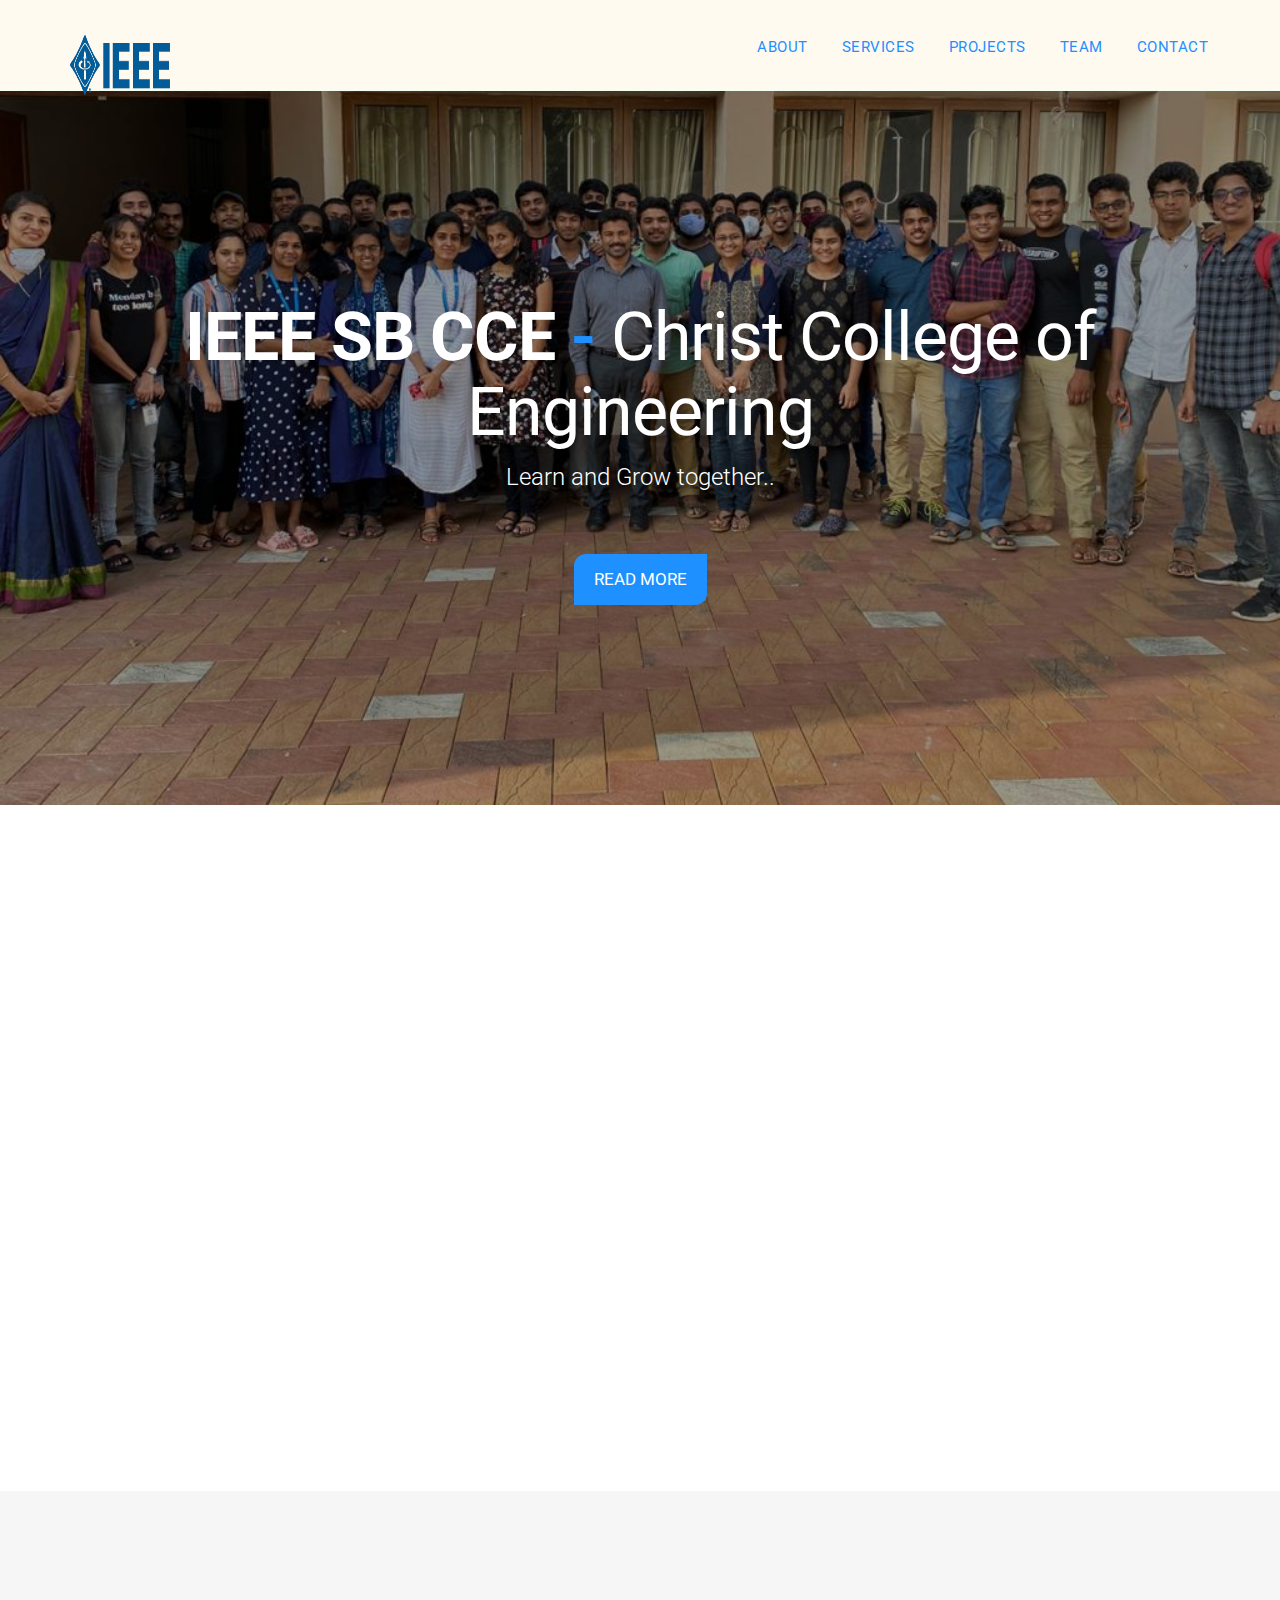
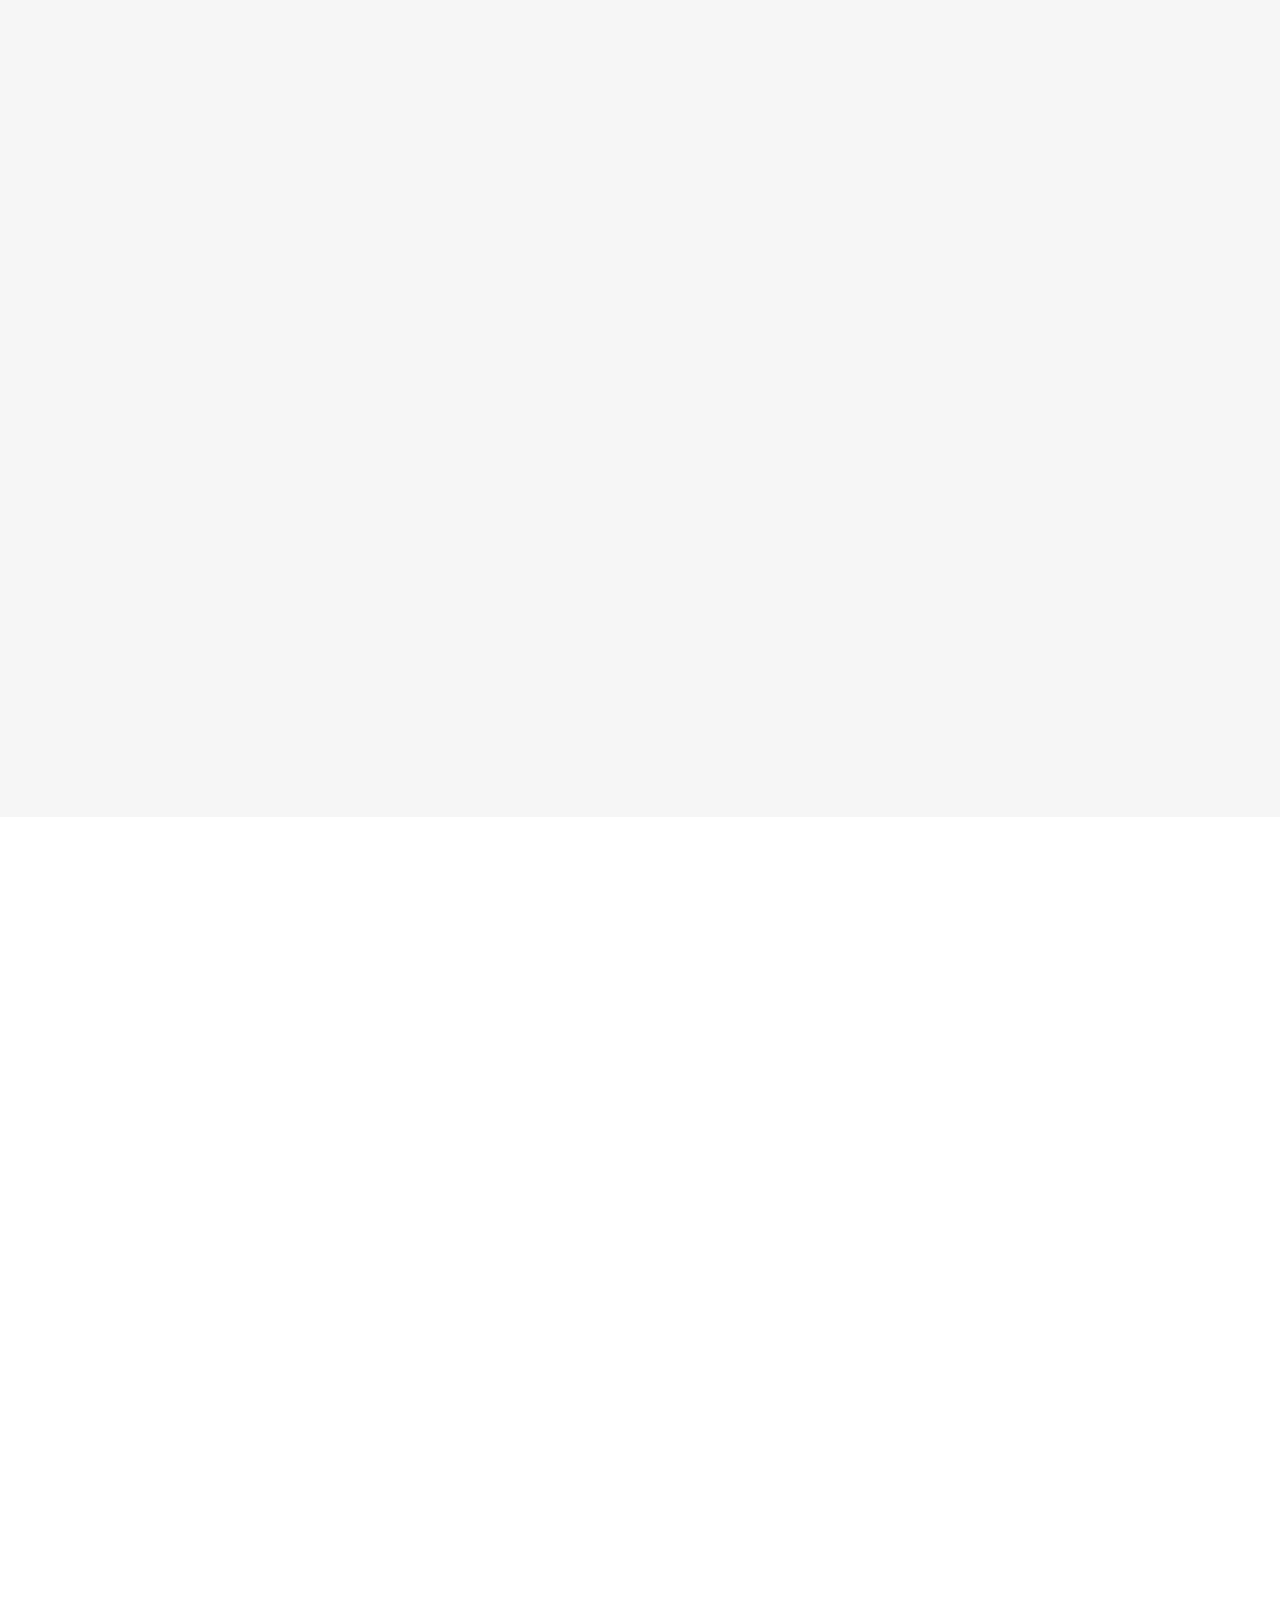
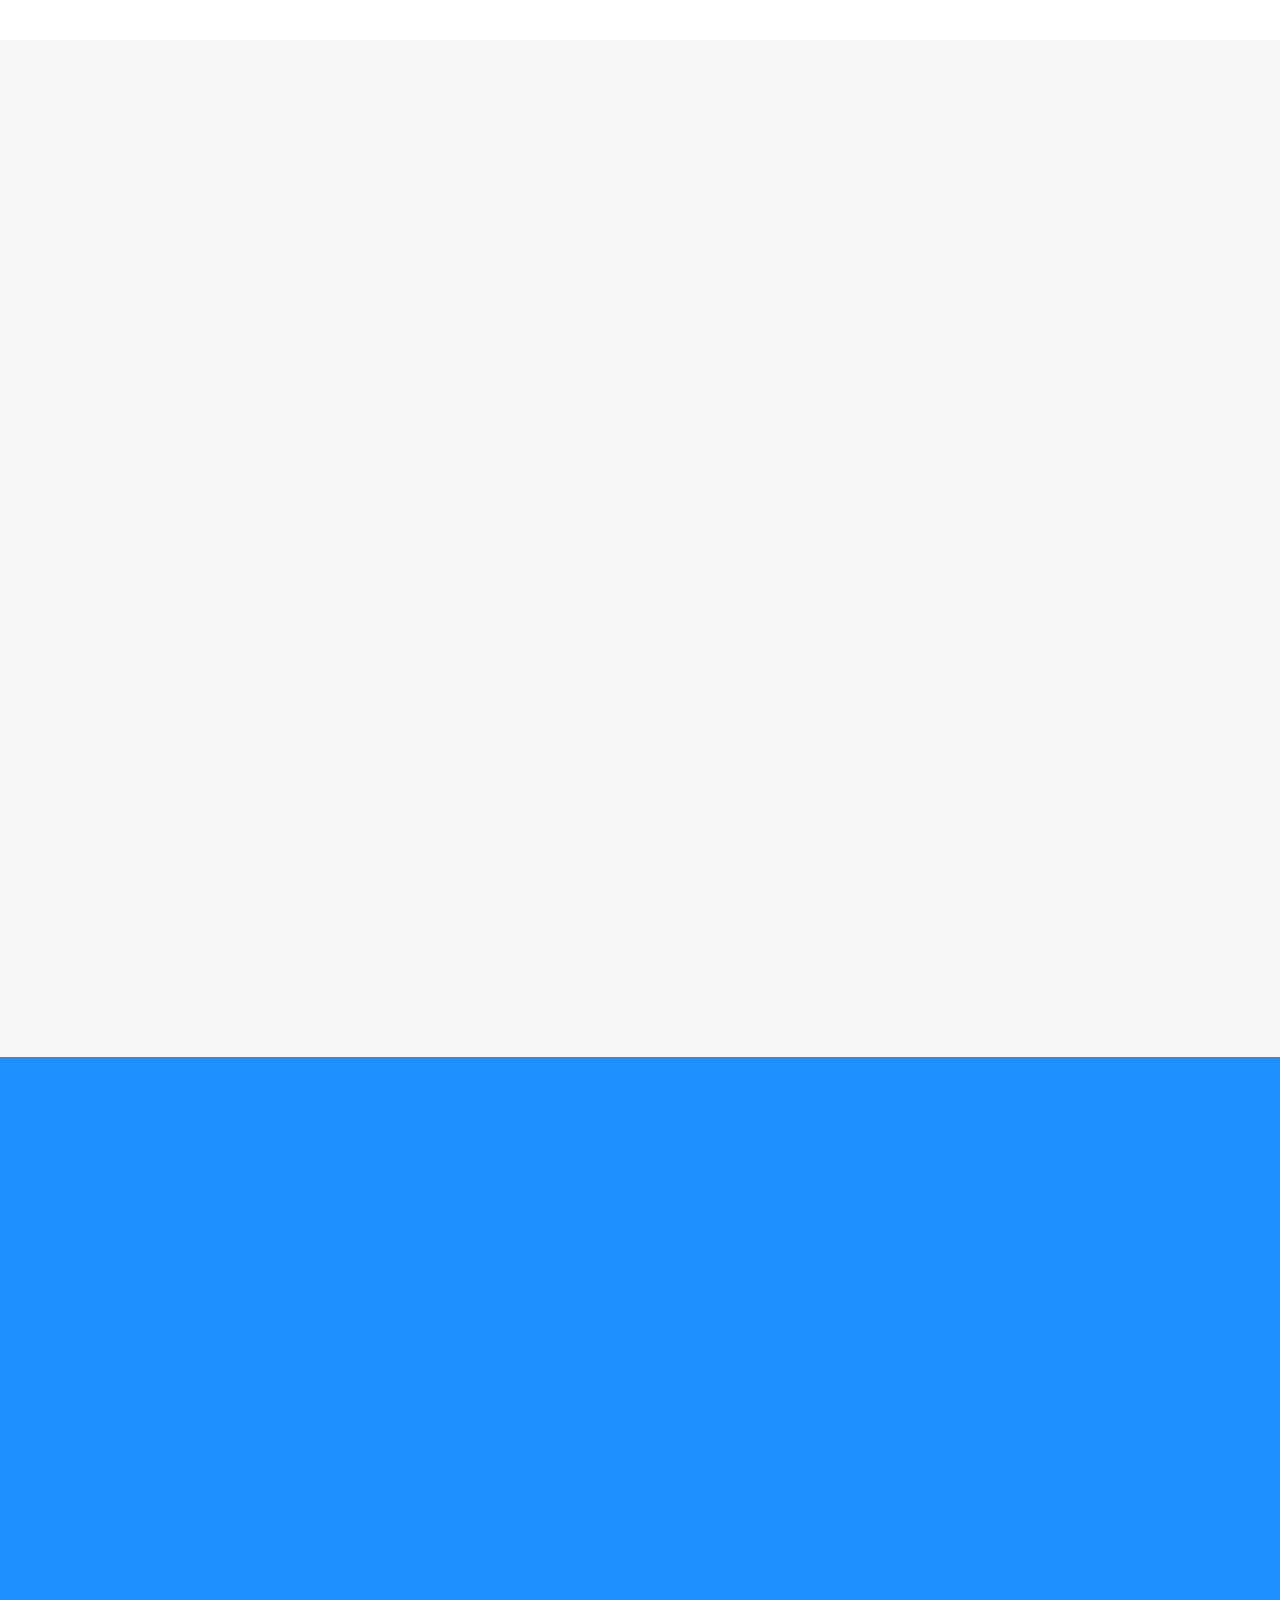
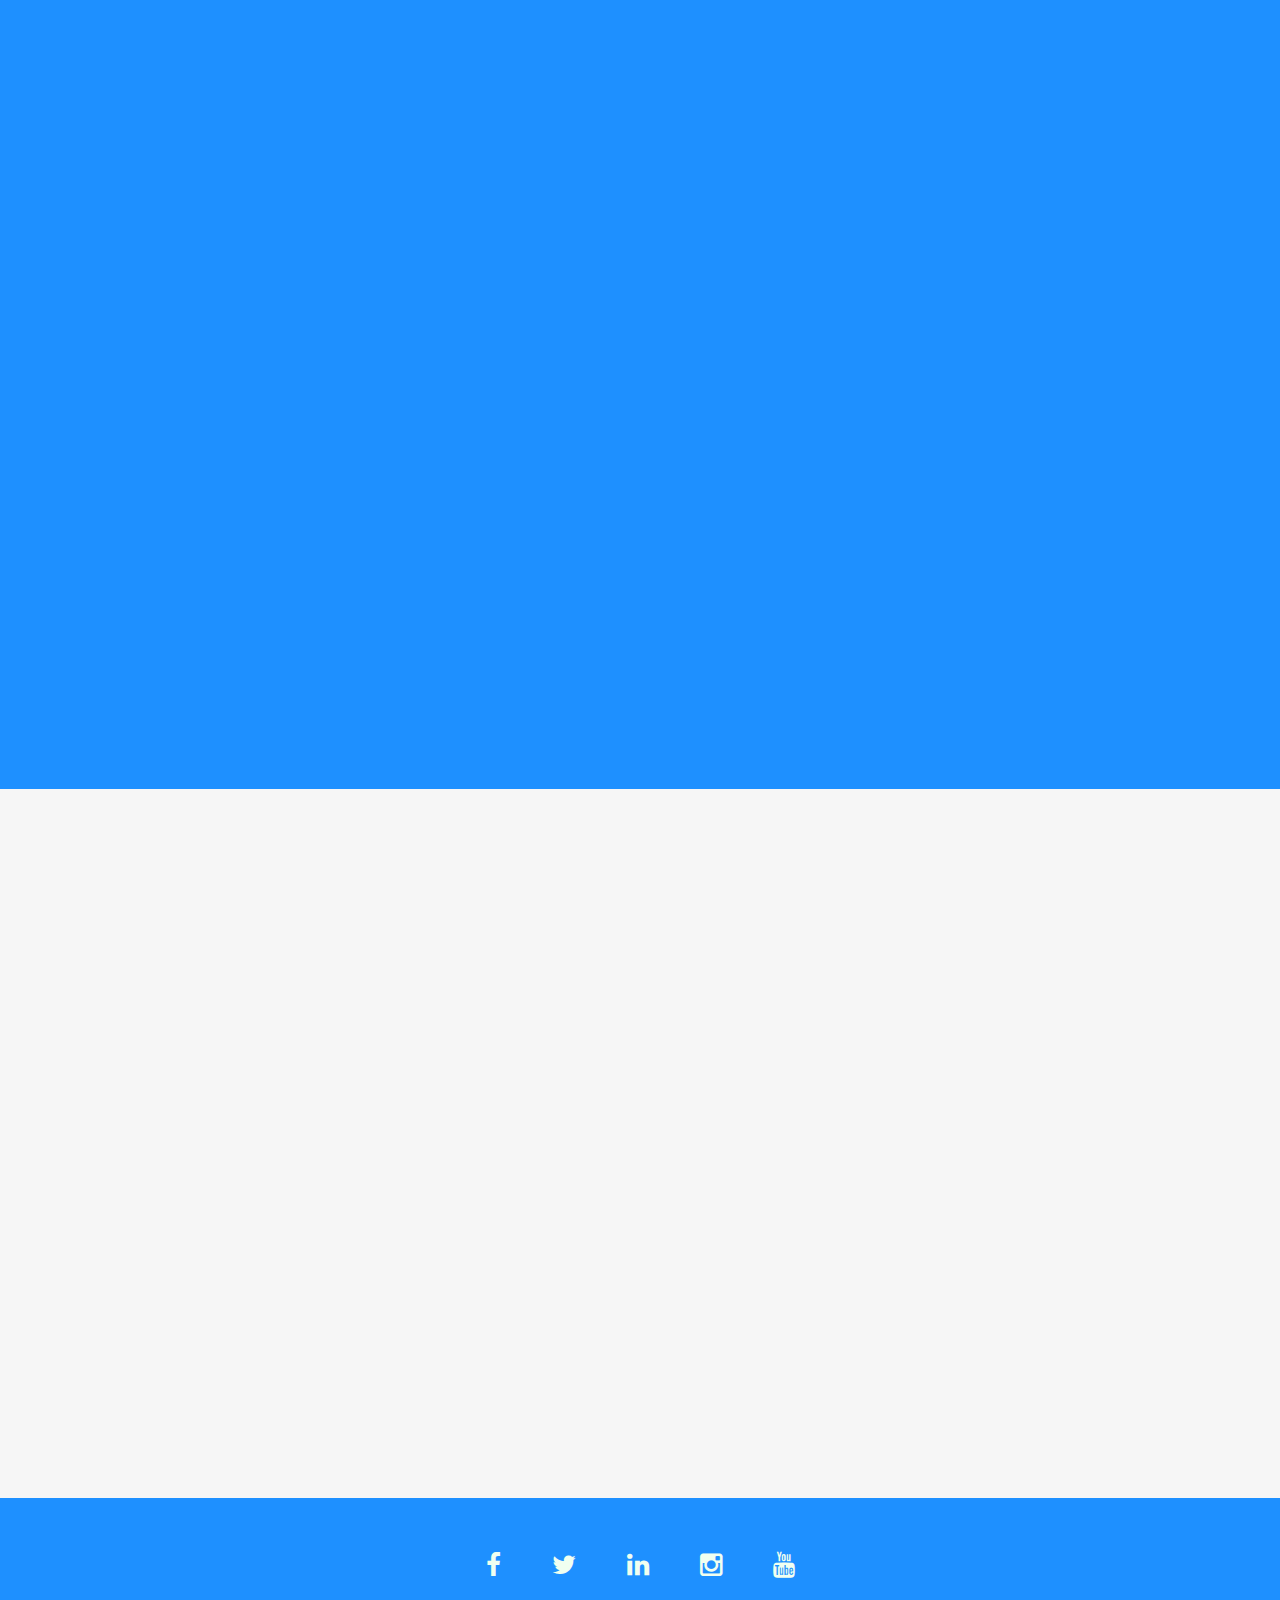
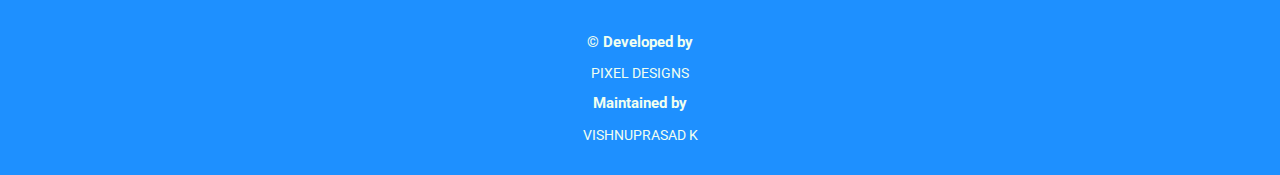
==== commit 753f7d5f: "updation" ====
--- a/index.html
+++ b/index.html
@@ -354,7 +354,7 @@
           </div>
         </div>
         <div class="col-md-3 col-sm-6 team">
-          <div class="thumbnail"> <img src="img/team/krishstory.JPG" alt="..." class="img-circle team-img">
+          <div class="thumbnail"> <img src="img/team/krishstory.jpg" alt="..." class="img-circle team-img">
             <div class="caption">
               <h3>Murali</h3>
               <p>Treasurer</p>
@@ -362,7 +362,7 @@
           </div>
         </div>
         <div class="col-md-3 col-sm-6 team">
-          <div class="thumbnail"> <img src="img/team/philips.JPG" alt="..." class="img-circle team-img">
+          <div class="thumbnail"> <img src="img/team/philips.jpg" alt="..." class="img-circle team-img">
             <div class="caption">
               <h3>Philips George C</h3>
               <p>Link Representative</p>
@@ -372,7 +372,7 @@
         <div class="col-md-3 col-sm-6 team">
           <div class="thumbnail"> <img src="img/team/vpksense.jpg" alt="..." class="img-circle team-img">
             <div class="caption">
-              <h3>Vishnu Prasad</h3>
+              <h3>Vishnuprasad K</h3>
               <p>Webmaster</p>
             </div>
           </div>
@@ -380,7 +380,7 @@
         <div class="col-md-3 col-sm-6 team">
           <div class="thumbnail"> <img src="img/team/asim.jpg" alt="..." class="img-circle team-img">
             <div class="caption">
-              <h3>Asim Mohammed</h3>
+              <h3>Asim Abdulla</h3>
               <p>Membership Development</p>
             </div>
           </div>
@@ -402,7 +402,7 @@
     <div class="section-title text-center">
       <h2>Contact Us</h2>
       <hr>
-      <p>Lorem ipsum dolor sit amet, consectetur adipiscing elit duis sed dapibus leonec.</p>
+      <p>Do you have any queries? Feel free to contact us.</p>
     </div>
     <div class="col-md-4">
       <h3>Contact Info</h3>
@@ -457,7 +457,8 @@
       </ul>
     </div>
     <div>
-      <p style="color: #F0FFF0; font-weight: bold;">&copy; IEEE SB CCE. All rights reserved.</p>
+      <p style="color: #F0FFF0; font-weight: bold;">&copy; Developed by <h5> <a href="https://www.linkedin.com/company/pixel-designs2001">Pixel Designs</a></h4></p>
+      <p style="color: #F0FFF0; font-weight: bold;"> Maintained by <h5><a href="https://www.linkedin.com/in/vpksense/">Vishnuprasad K</a></h4> </p>
     </div>
   </div>
 </div>
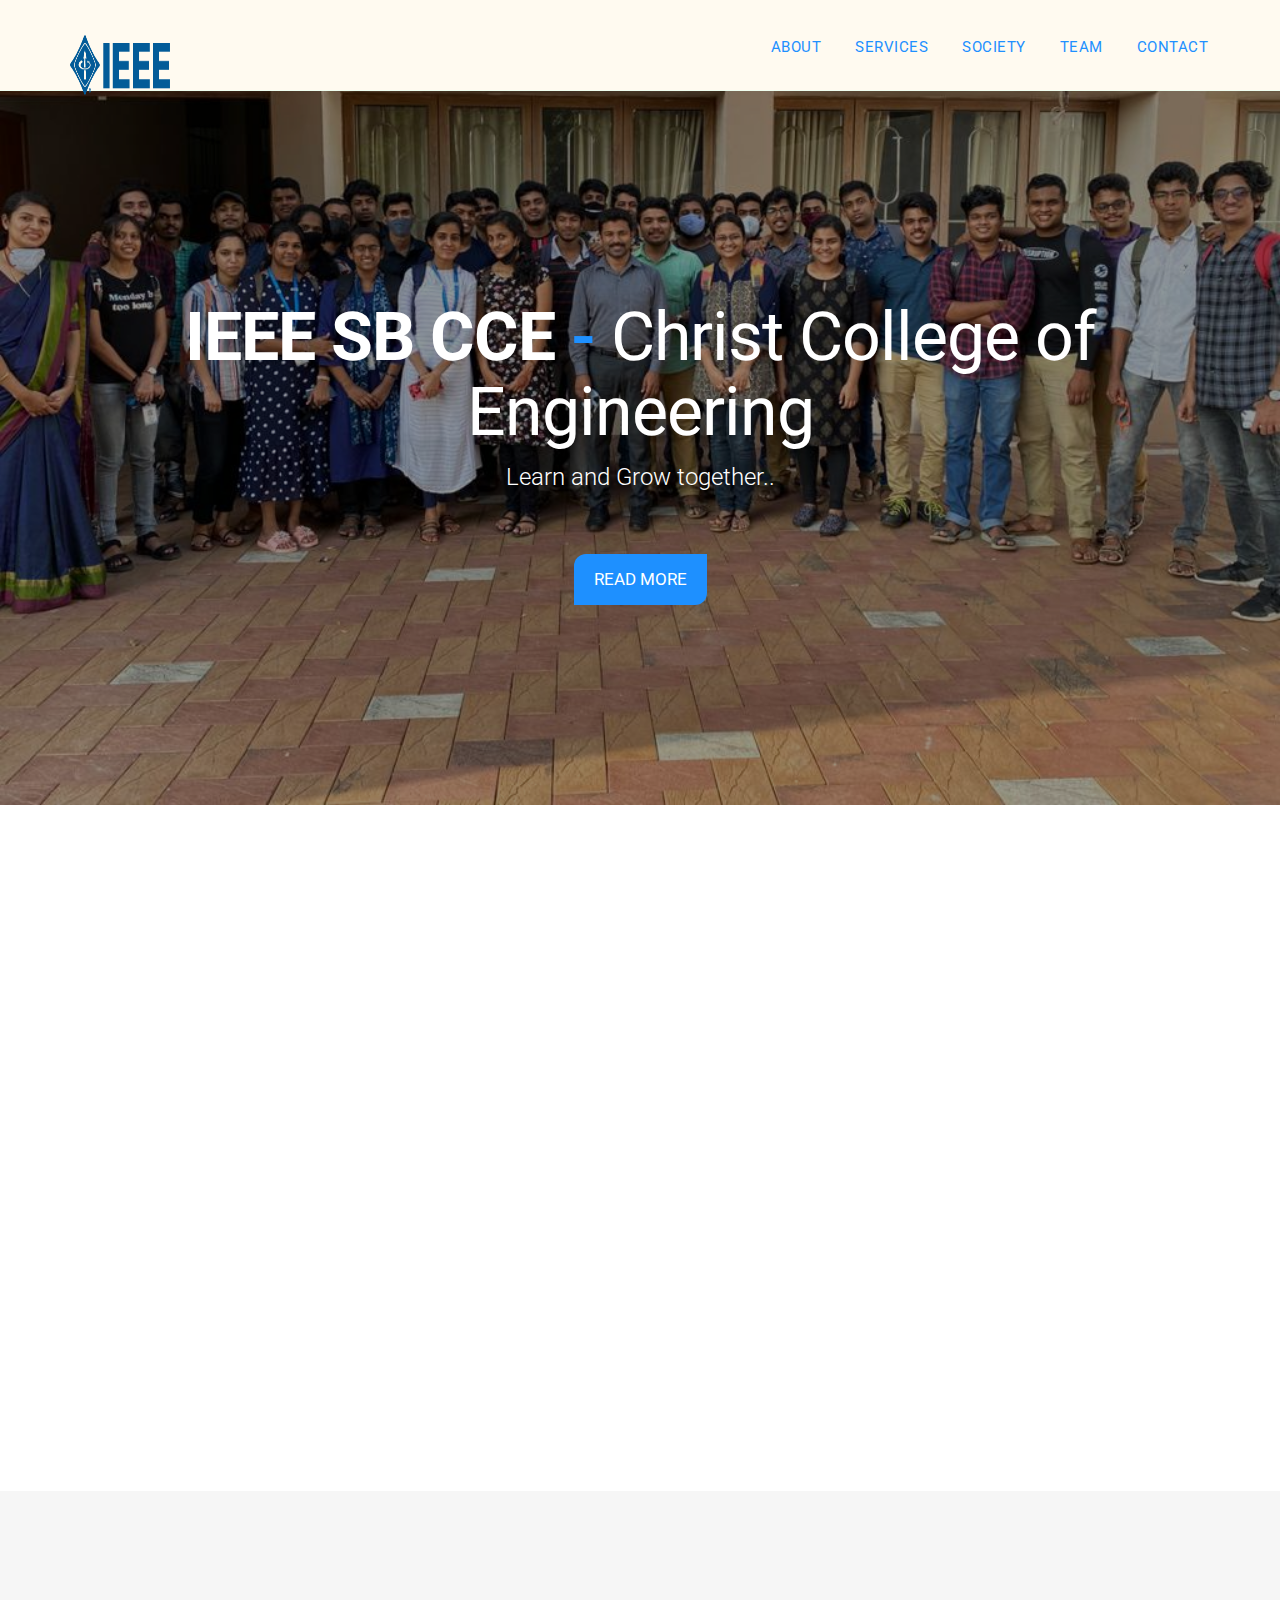
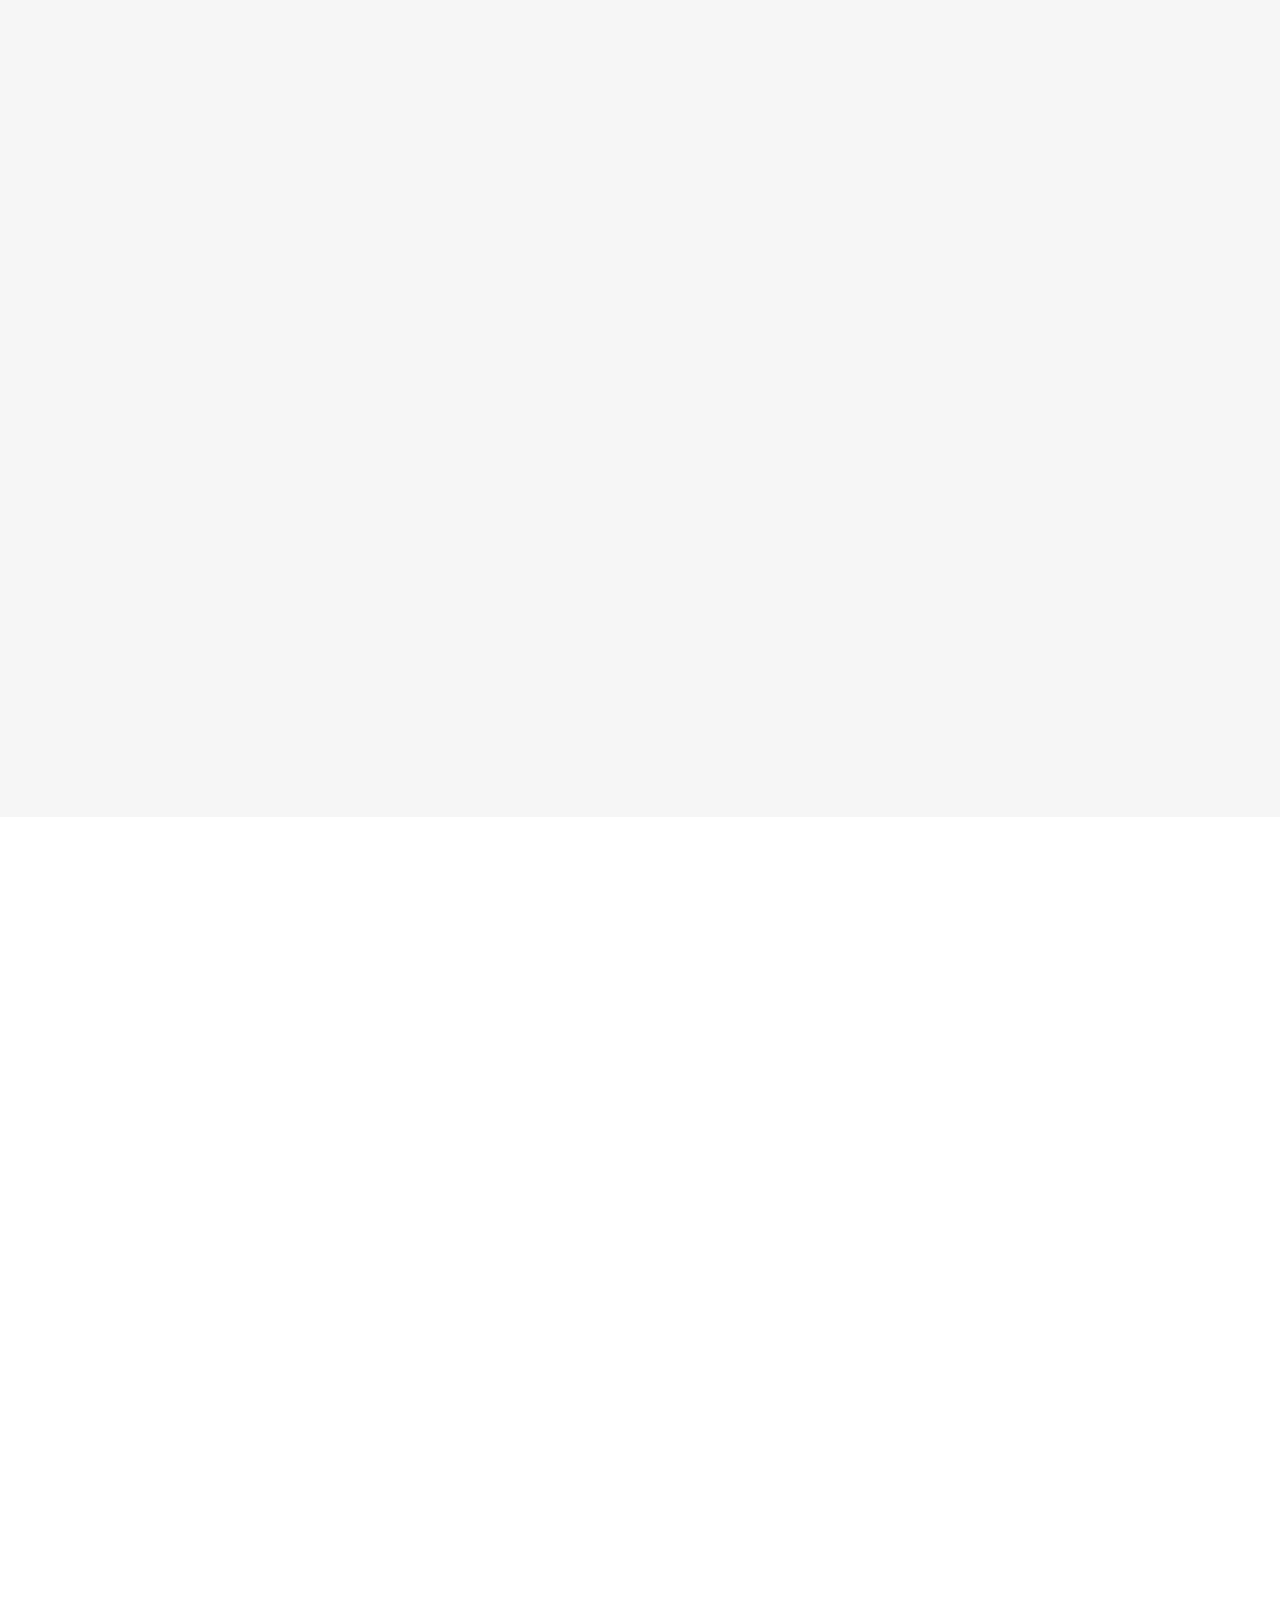
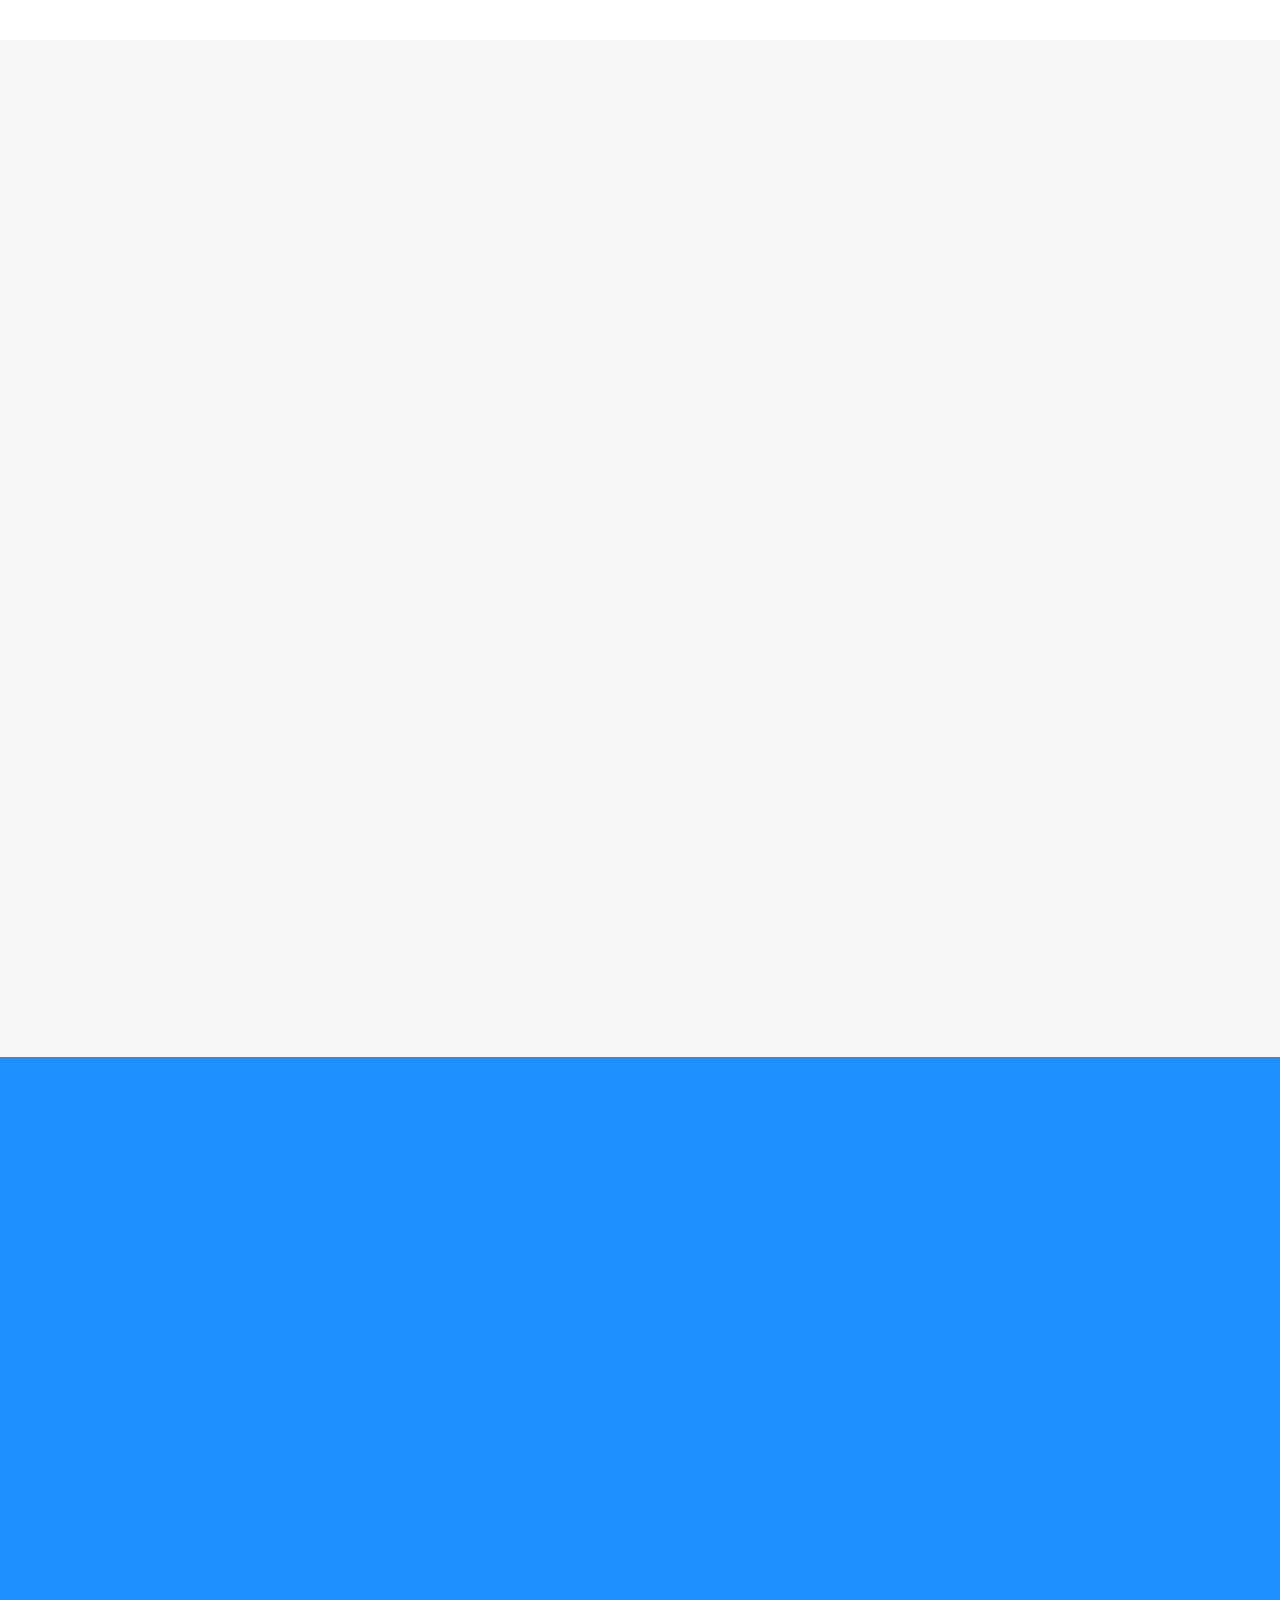
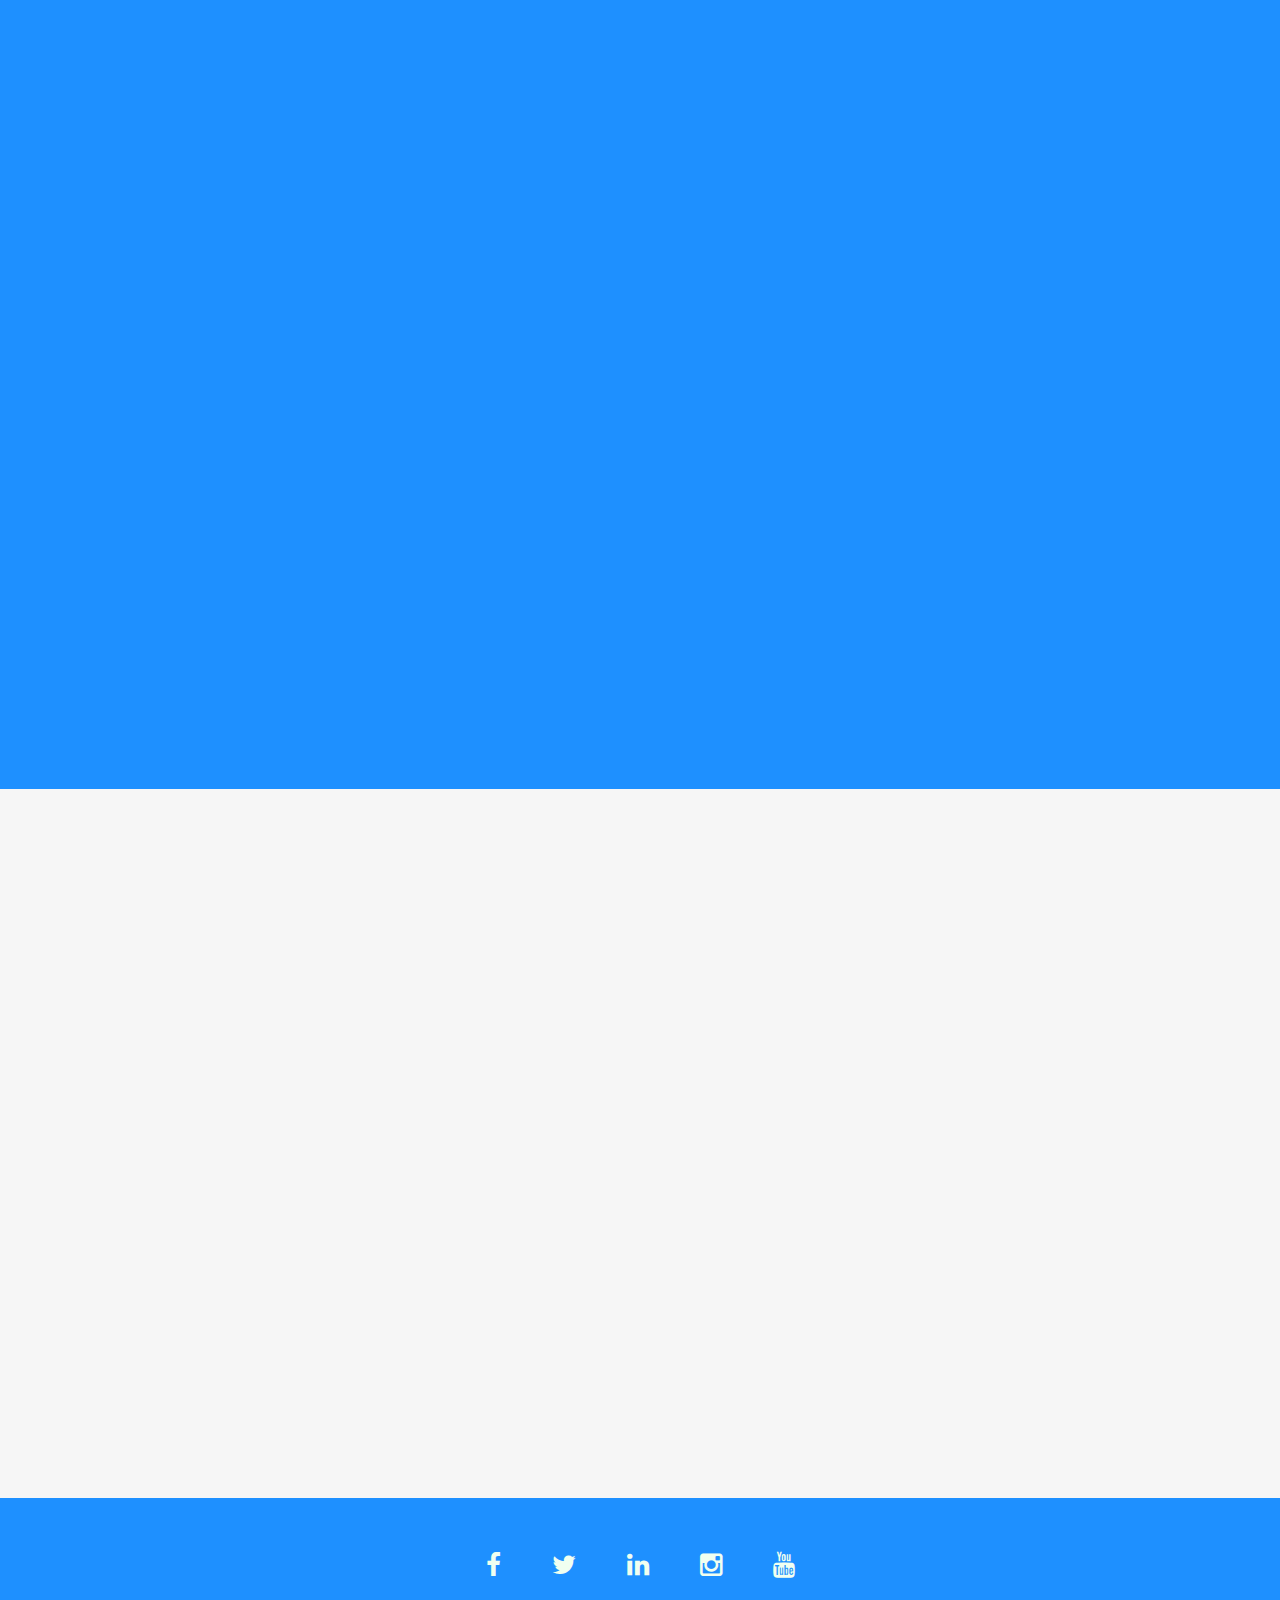
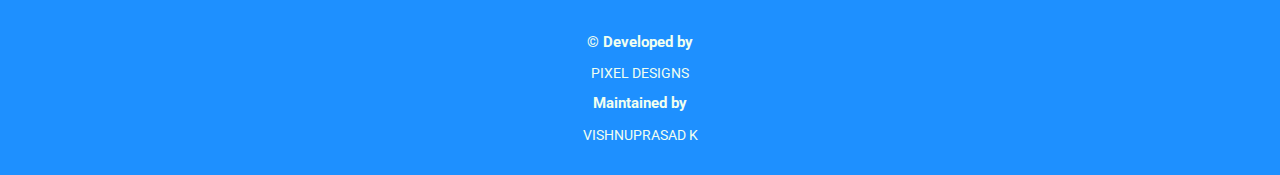
==== commit 6b4aa023: "changes to nav bar  & animation" ====
--- a/index.html
+++ b/index.html
@@ -48,7 +48,13 @@
       <ul class="nav navbar-nav navbar-right">
         <li><a href="#about" class="page-scroll">About</a></li>
         <li><a href="#services" class="page-scroll">Services</a></li>
-        <li><a href="#portfolio" class="page-scroll">Projects</a></li>
+        <li><a href="#" class="page-scroll">Society</a>
+          <ul class="drop">
+            <li>Computer Society</li>
+            <li>WIE</li>
+            <li>PES</li>
+          </ul>
+        </li>
         <li><a href="#team" class="page-scroll">Team</a></li>
         <li><a href="#contact" class="page-scroll">Contact</a></li>
       </ul>
@@ -125,7 +131,7 @@
 
 <!-- why IEEE -->
 <div id="services">
-  <div data-aos="flip-left"
+  <div data-aos="fade-left"
      data-aos-easing="ease-out-cubic"
      data-aos-duration="2000">
 
@@ -286,7 +292,7 @@
 <!-- Team Section -->
 <div id="team" class="text-center">
   <div class="overlay">
-    <div data-aos="flip-left"
+    <div data-aos="fade-left"
     data-aos-easing="ease-out-cubic"
     data-aos-duration="2000">
 
--- a/css/style.css
+++ b/css/style.css
@@ -508,5 +508,38 @@
 		background-repeat: no-repeat;
 		background-attachment: fixed;
 		background-size: cover;
-	 
-}
+}
+.nav li ul{
+	display:none;
+	background-color:#FFFFFF;
+	text-align: left;
+	position:absolute;
+	font-size:13px;
+	font-weight: 400;
+	padding: 20px 10px;
+	border: 2px solid transparent;
+	letter-spacing: 0.5px;
+	text-transform: uppercase;
+	color: #1E90FF;
+	margin: 0px 0px 0 0px;
+	width: 175px;
+
+}
+.nav li ul li{
+	padding: 10px 5px;
+}
+.nav li:hover > ul{
+	display:inline-block;
+
+} 
+.nav li ul li:hover{
+	background-color: #ffffff;
+	color:#91c0f0;
+}
+@media screen and (max-width: 770px){
+	.nav li ul{
+		position: relative;
+		padding: 0px 0px;
+		margin: 10px 15px 0 15px;
+	}
+}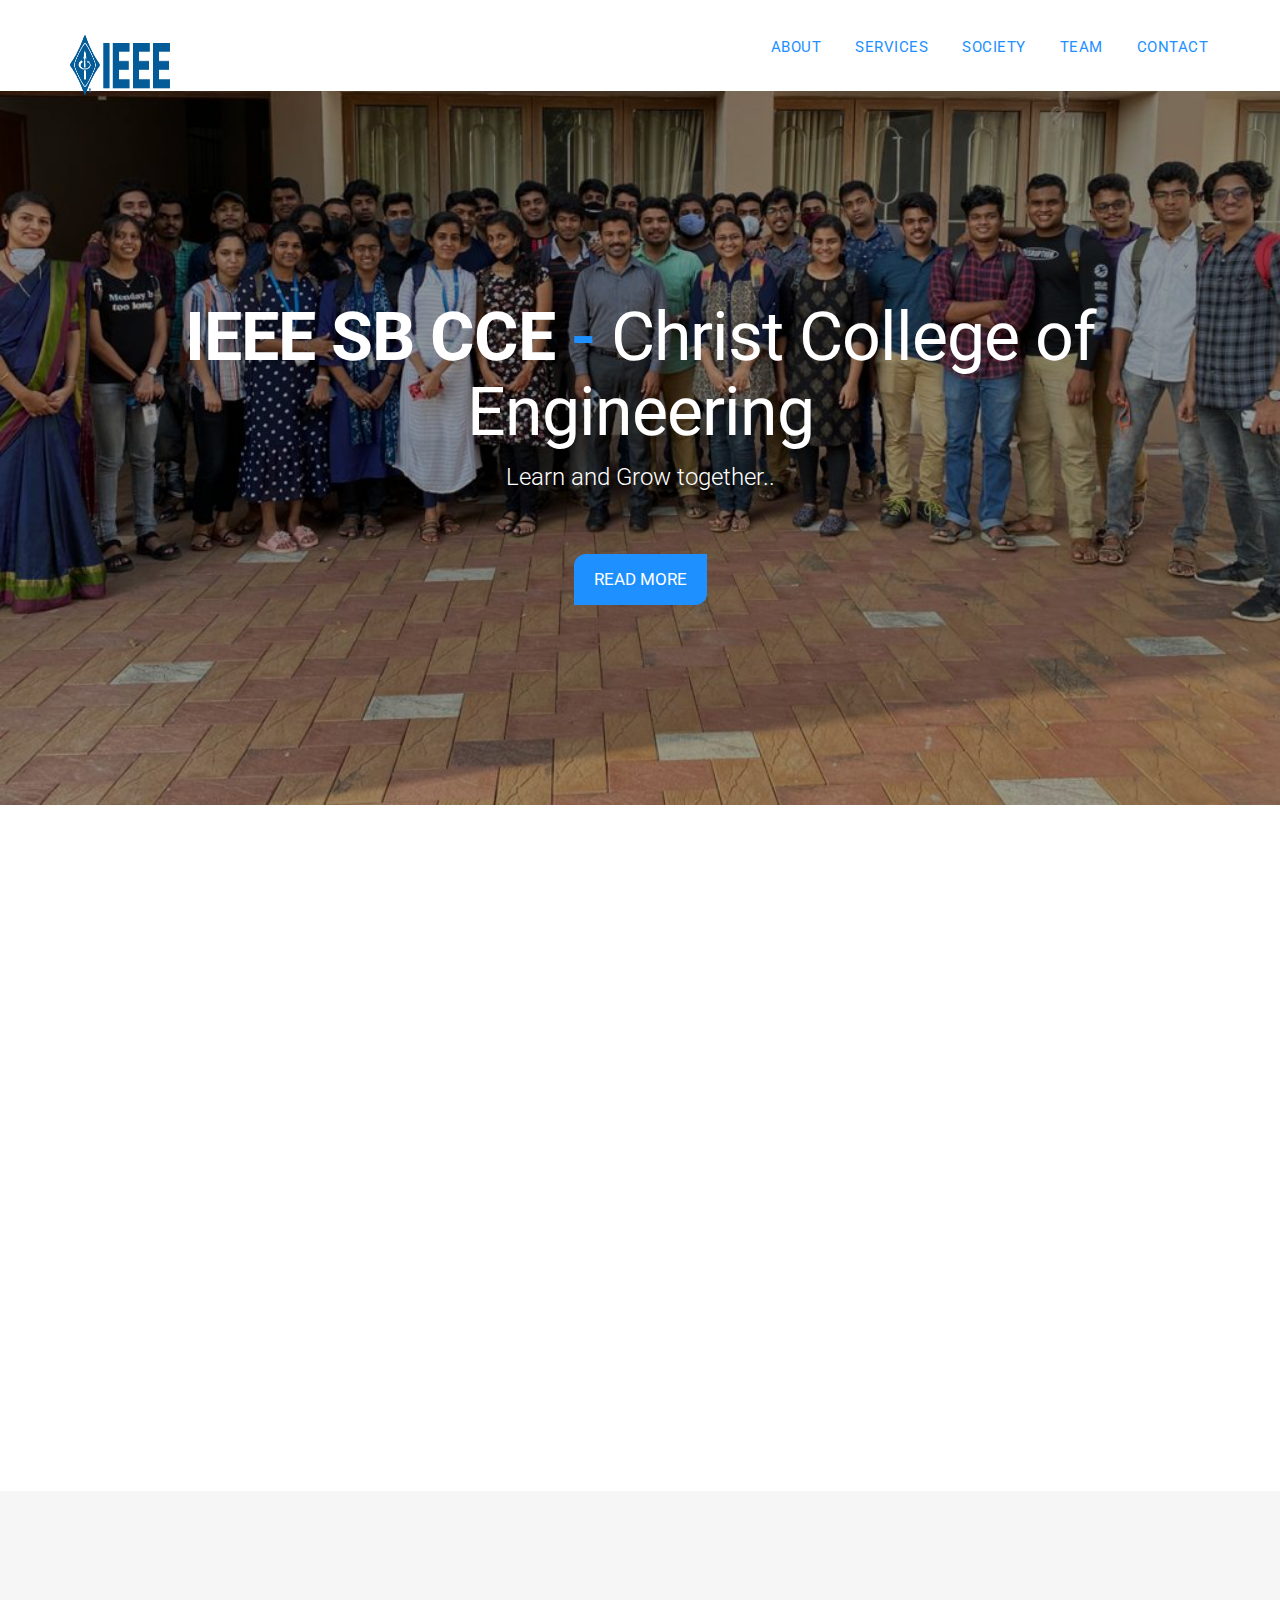
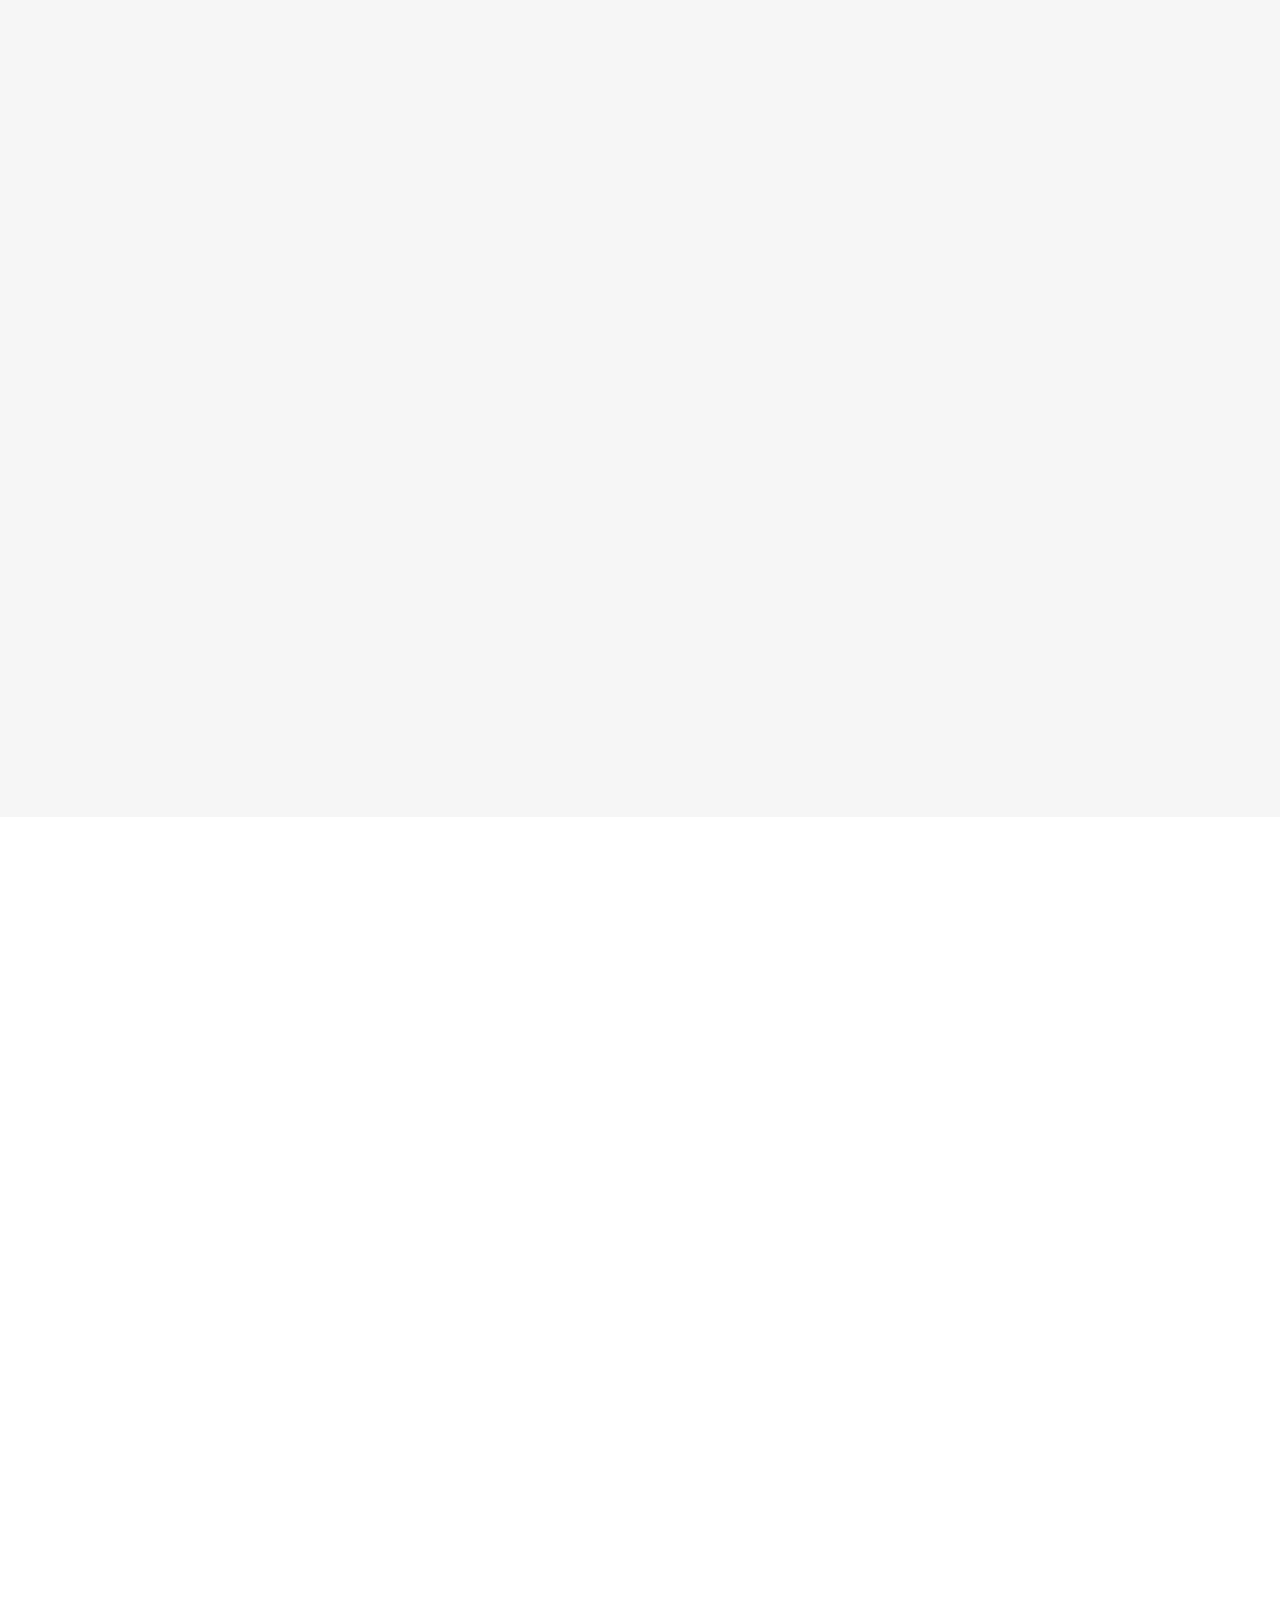
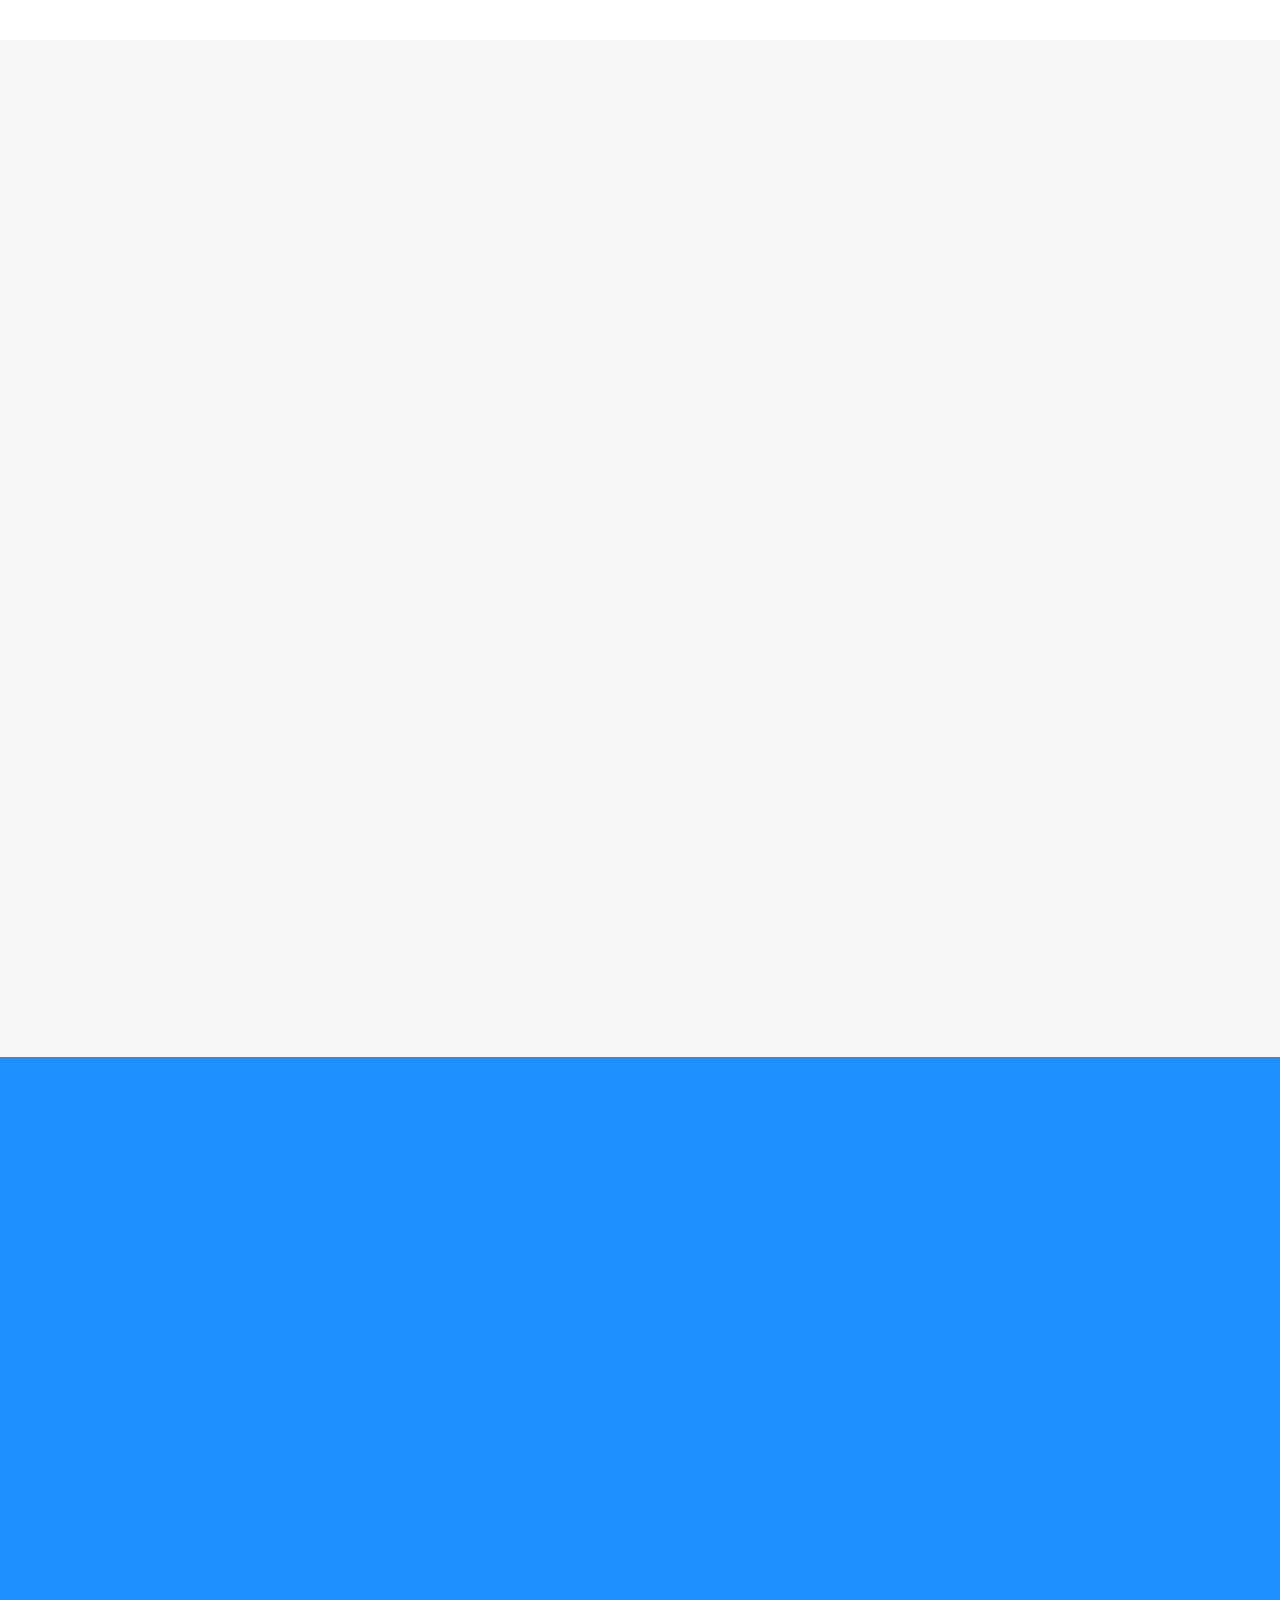
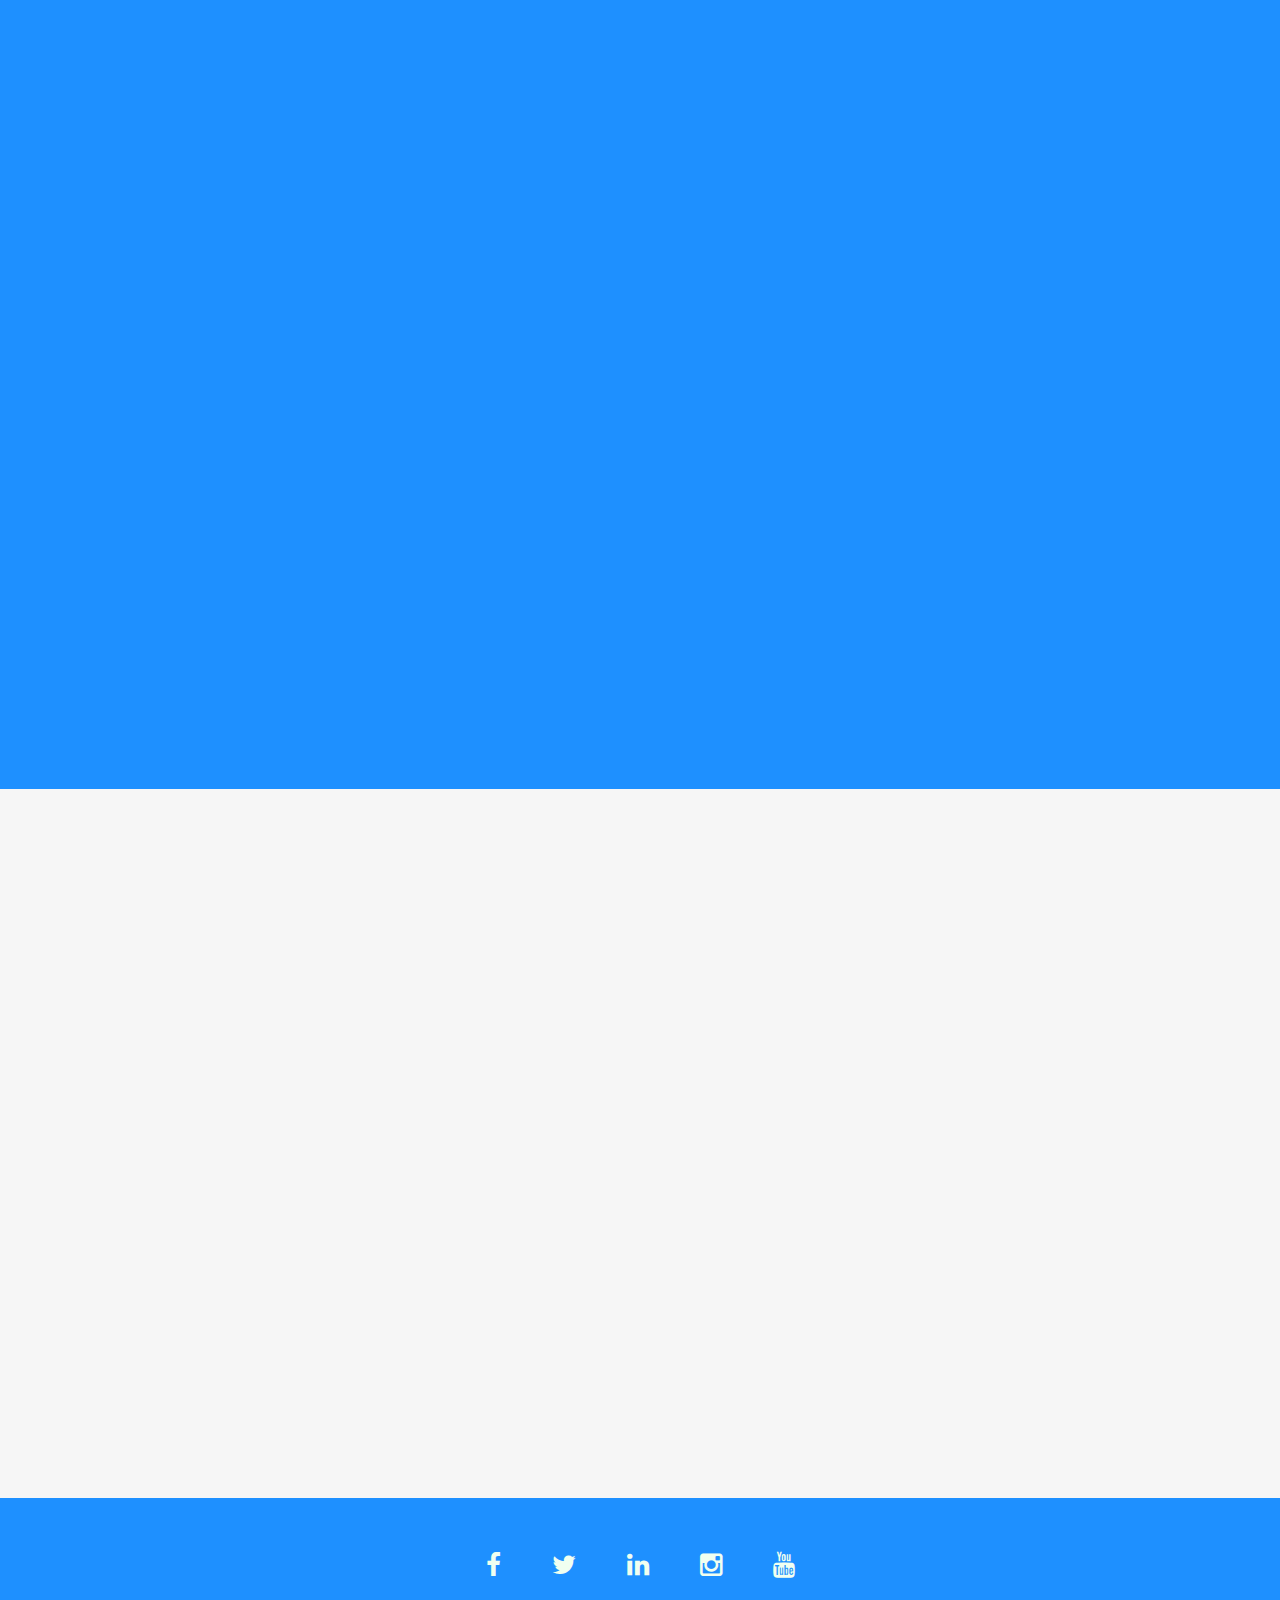
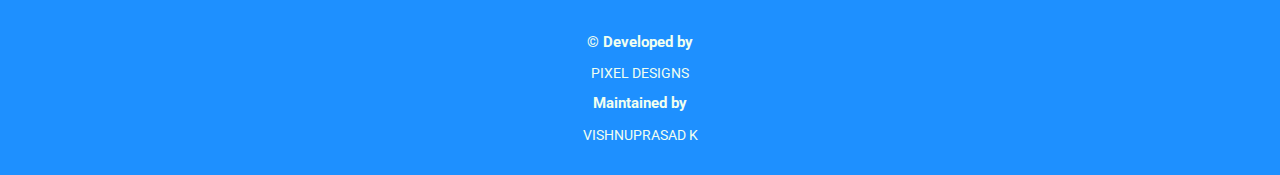
==== commit 06c10cea: "linked all current pages" ====
--- a/index.html
+++ b/index.html
@@ -50,9 +50,9 @@
         <li><a href="#services" class="page-scroll">Services</a></li>
         <li><a href="#" class="page-scroll">Society</a>
           <ul class="drop">
-            <li>Computer Society</li>
-            <li>WIE</li>
-            <li>PES</li>
+            <li><a href="cssociety.html">Computer Society</a></li>
+            <li><a href="women.html">WIE</a></li>
+            <!-- <li><a href="#">PES</a></li> -->
           </ul>
         </li>
         <li><a href="#team" class="page-scroll">Team</a></li>
--- a/css/style.css
+++ b/css/style.css
@@ -96,8 +96,8 @@
 	transition: all 0.8s;
 }
 #menu.navbar-default {
-	background-color: #FFFAF0;
-	border-color: #F0FFF0;
+	background-color: #FFFFFF;
+	border-color: #FFFFFF;
 }
 #menu a.navbar-brand {
 	font-size: 22px;
@@ -525,14 +525,18 @@
 	width: 175px;
 
 }
+.nav li ul li a{
+	
+	color: #1E90FF;
+}
 .nav li ul li{
-	padding: 10px 5px;
+	margin: 10px 5px;
 }
 .nav li:hover > ul{
 	display:inline-block;
 
 } 
-.nav li ul li:hover{
+.nav li ul li a:hover{
 	background-color: #ffffff;
 	color:#91c0f0;
 }
